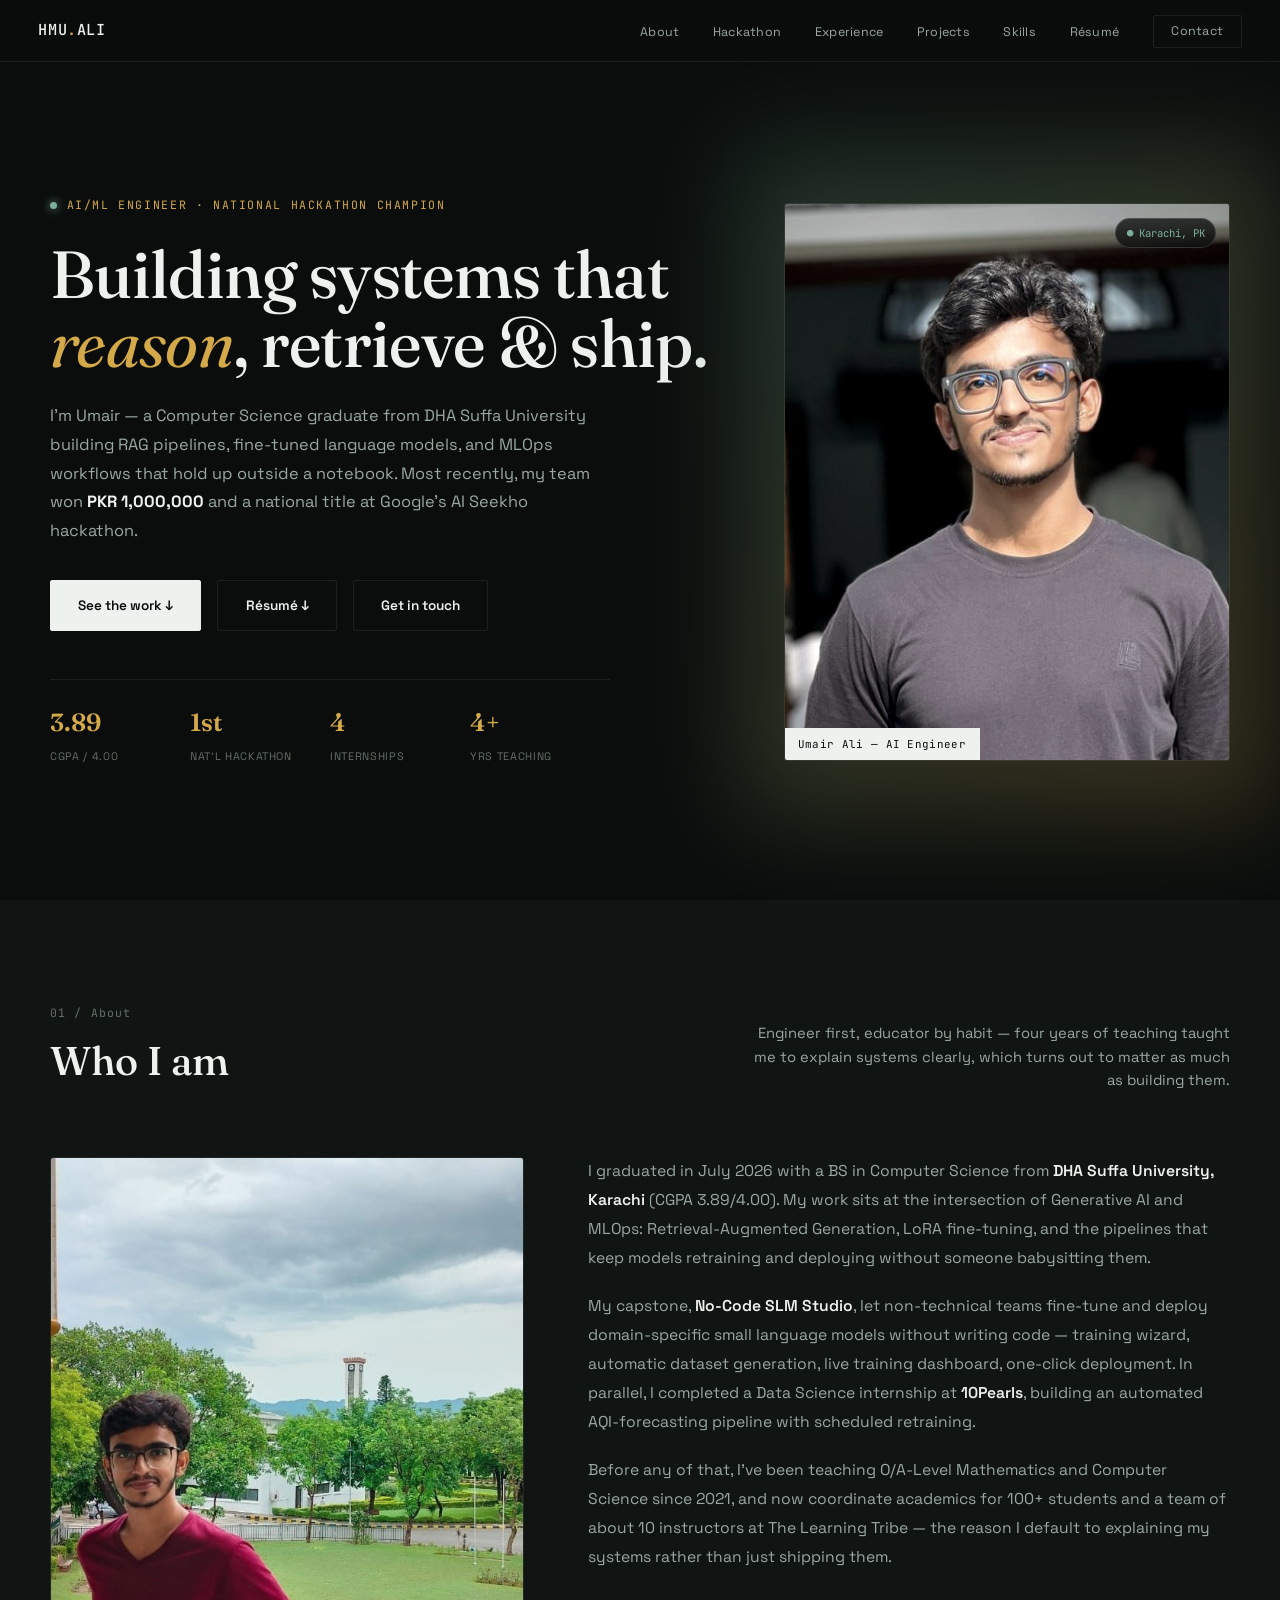
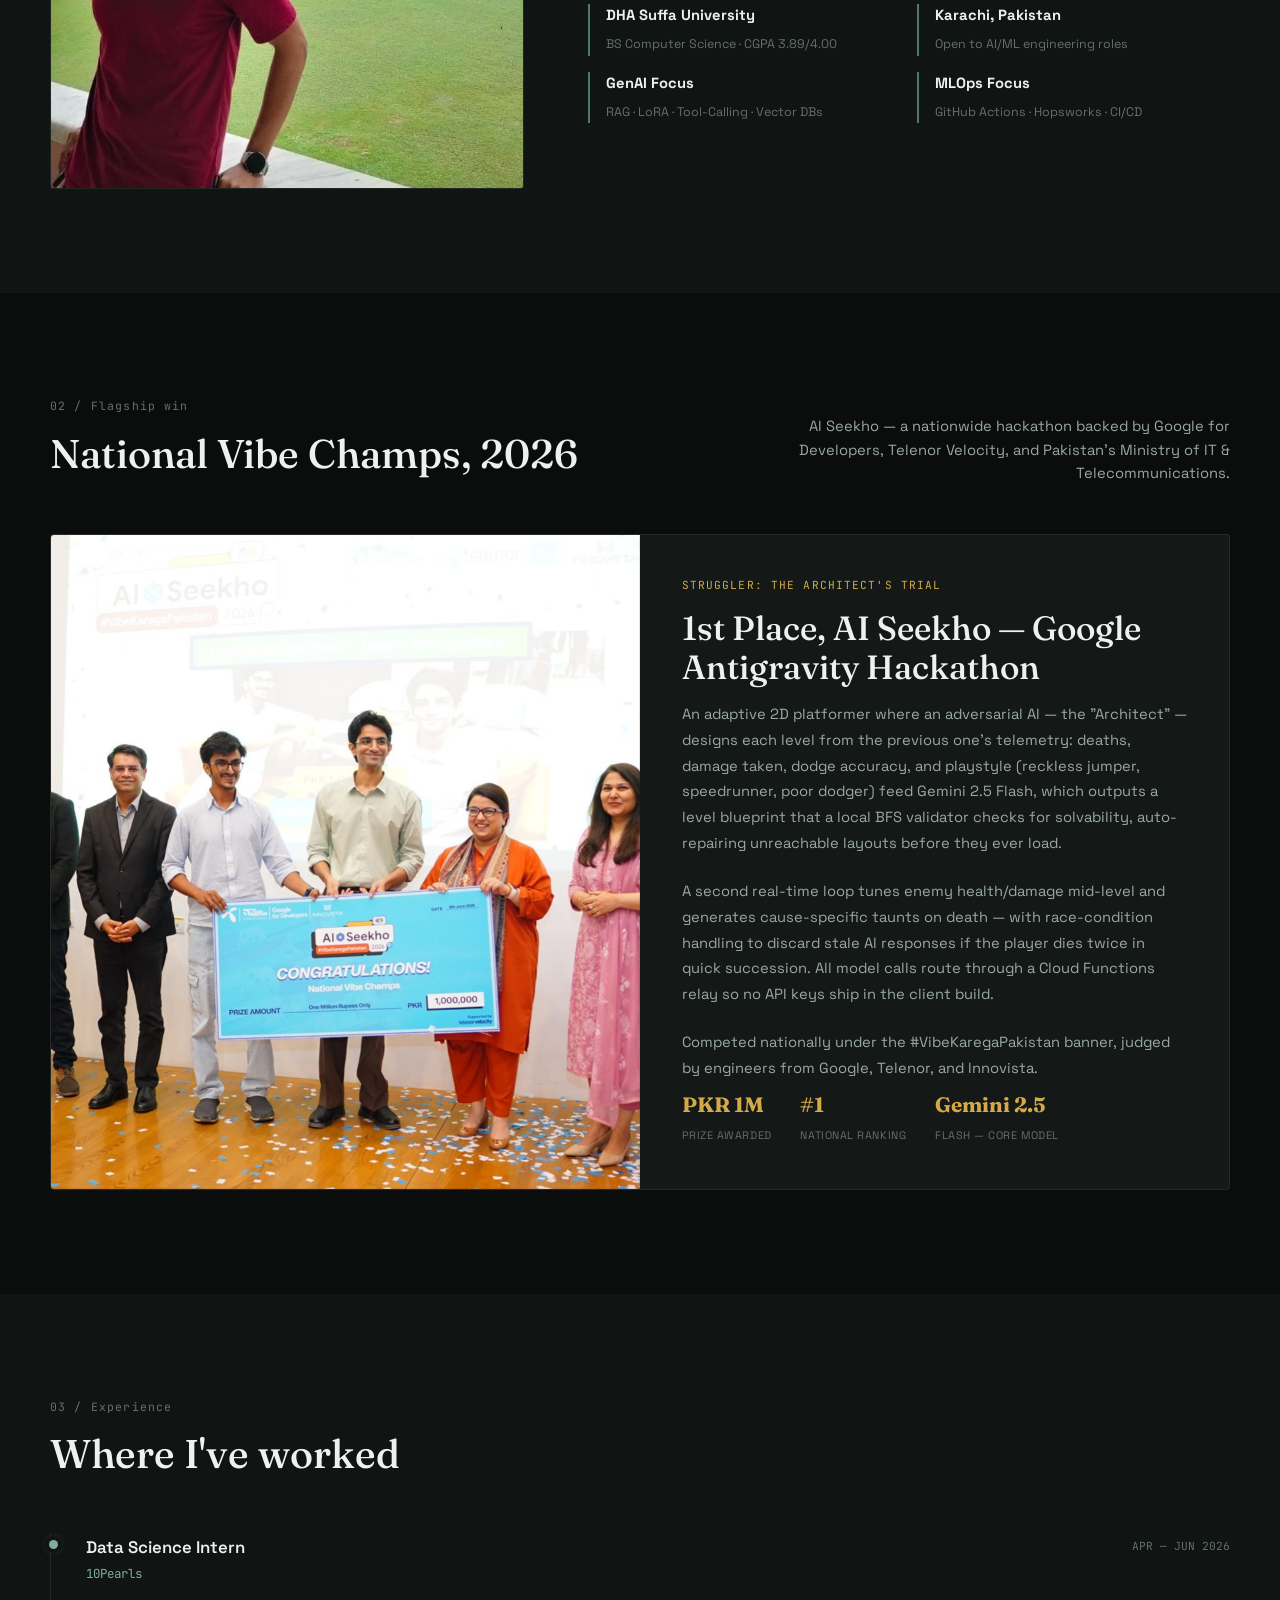
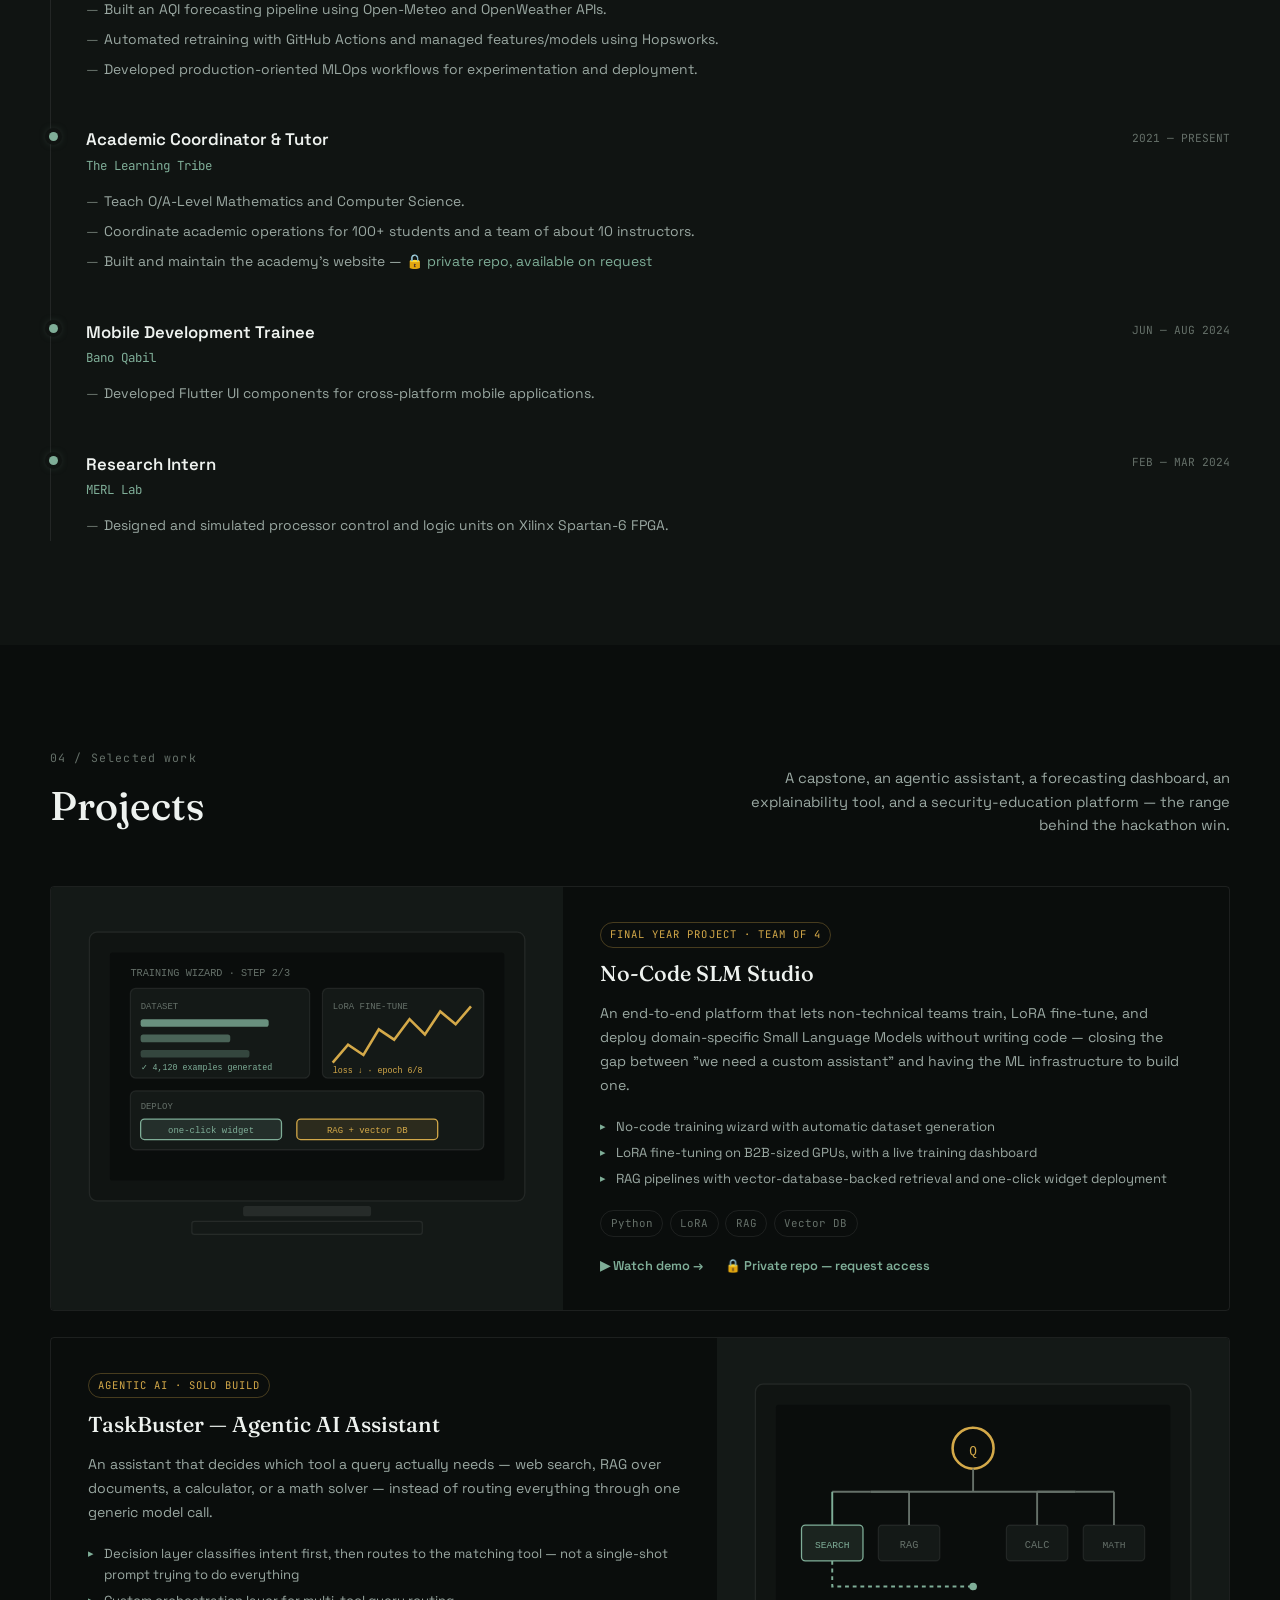
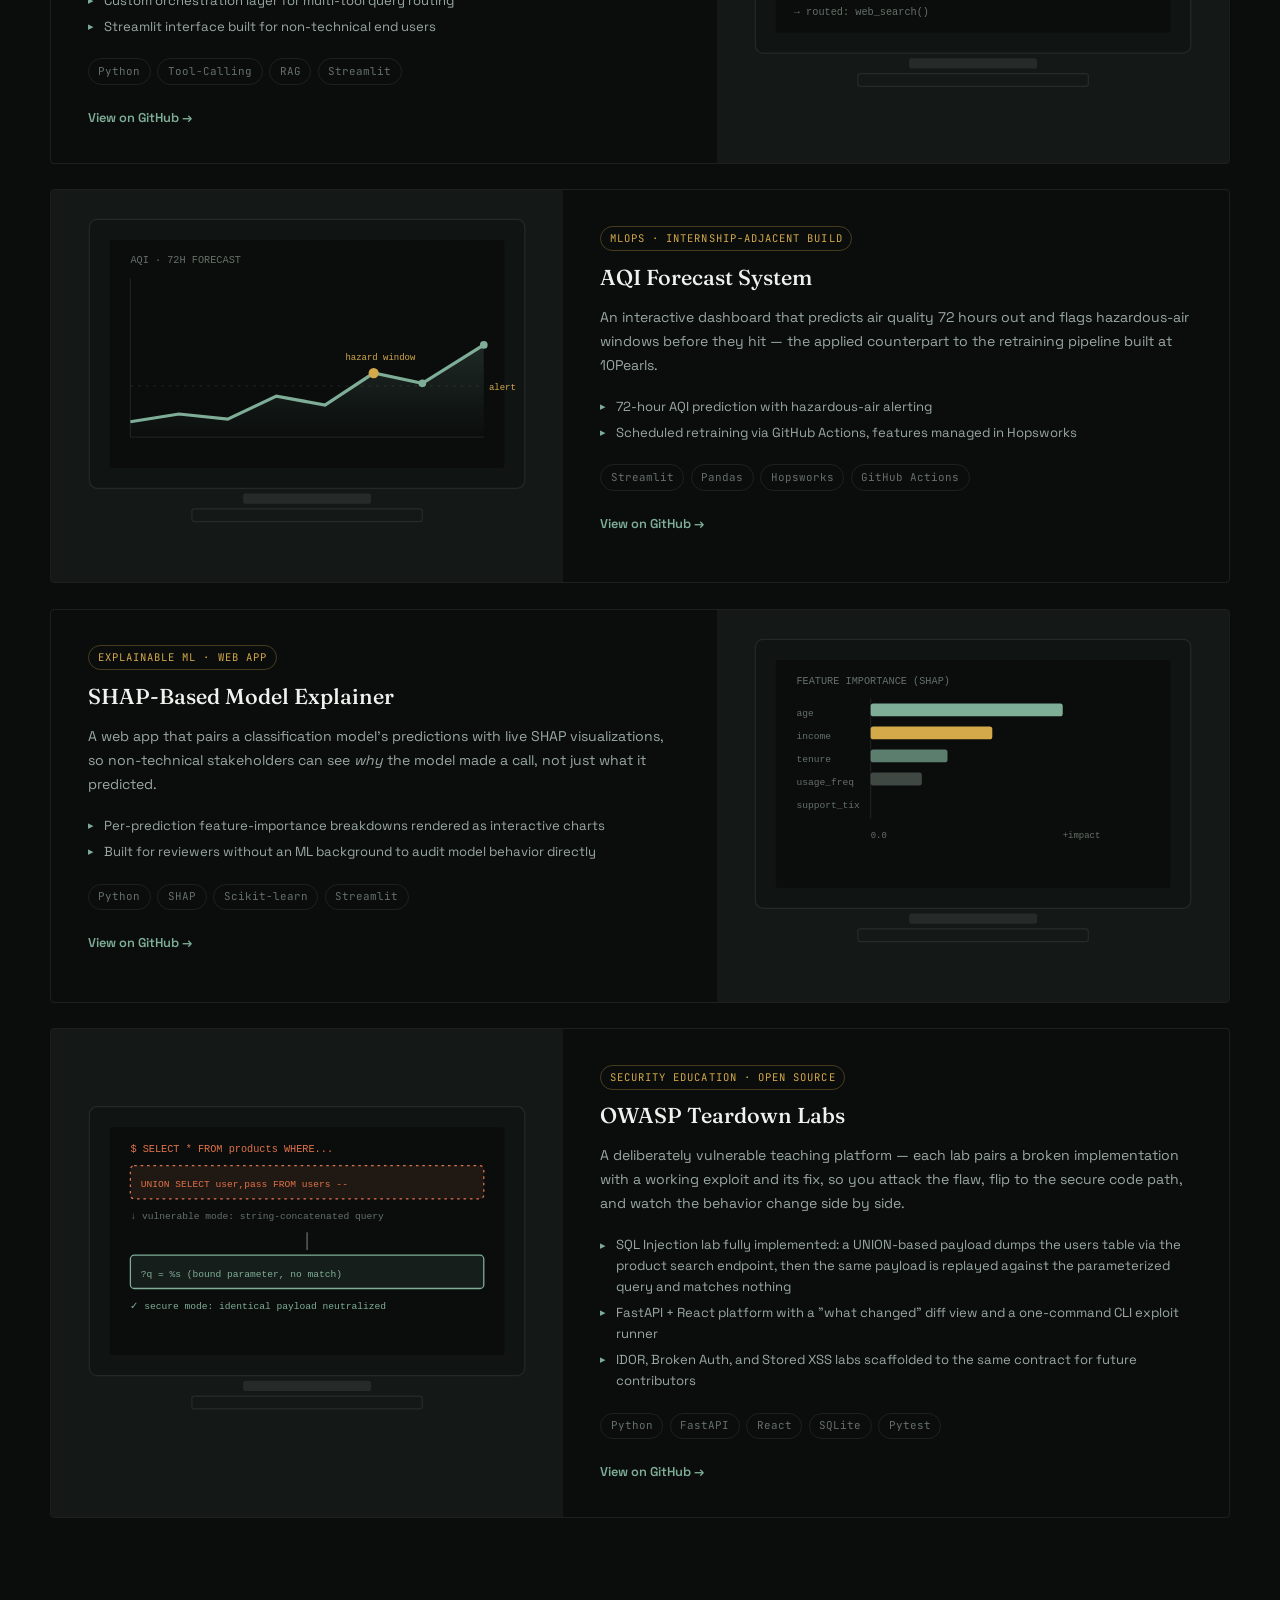
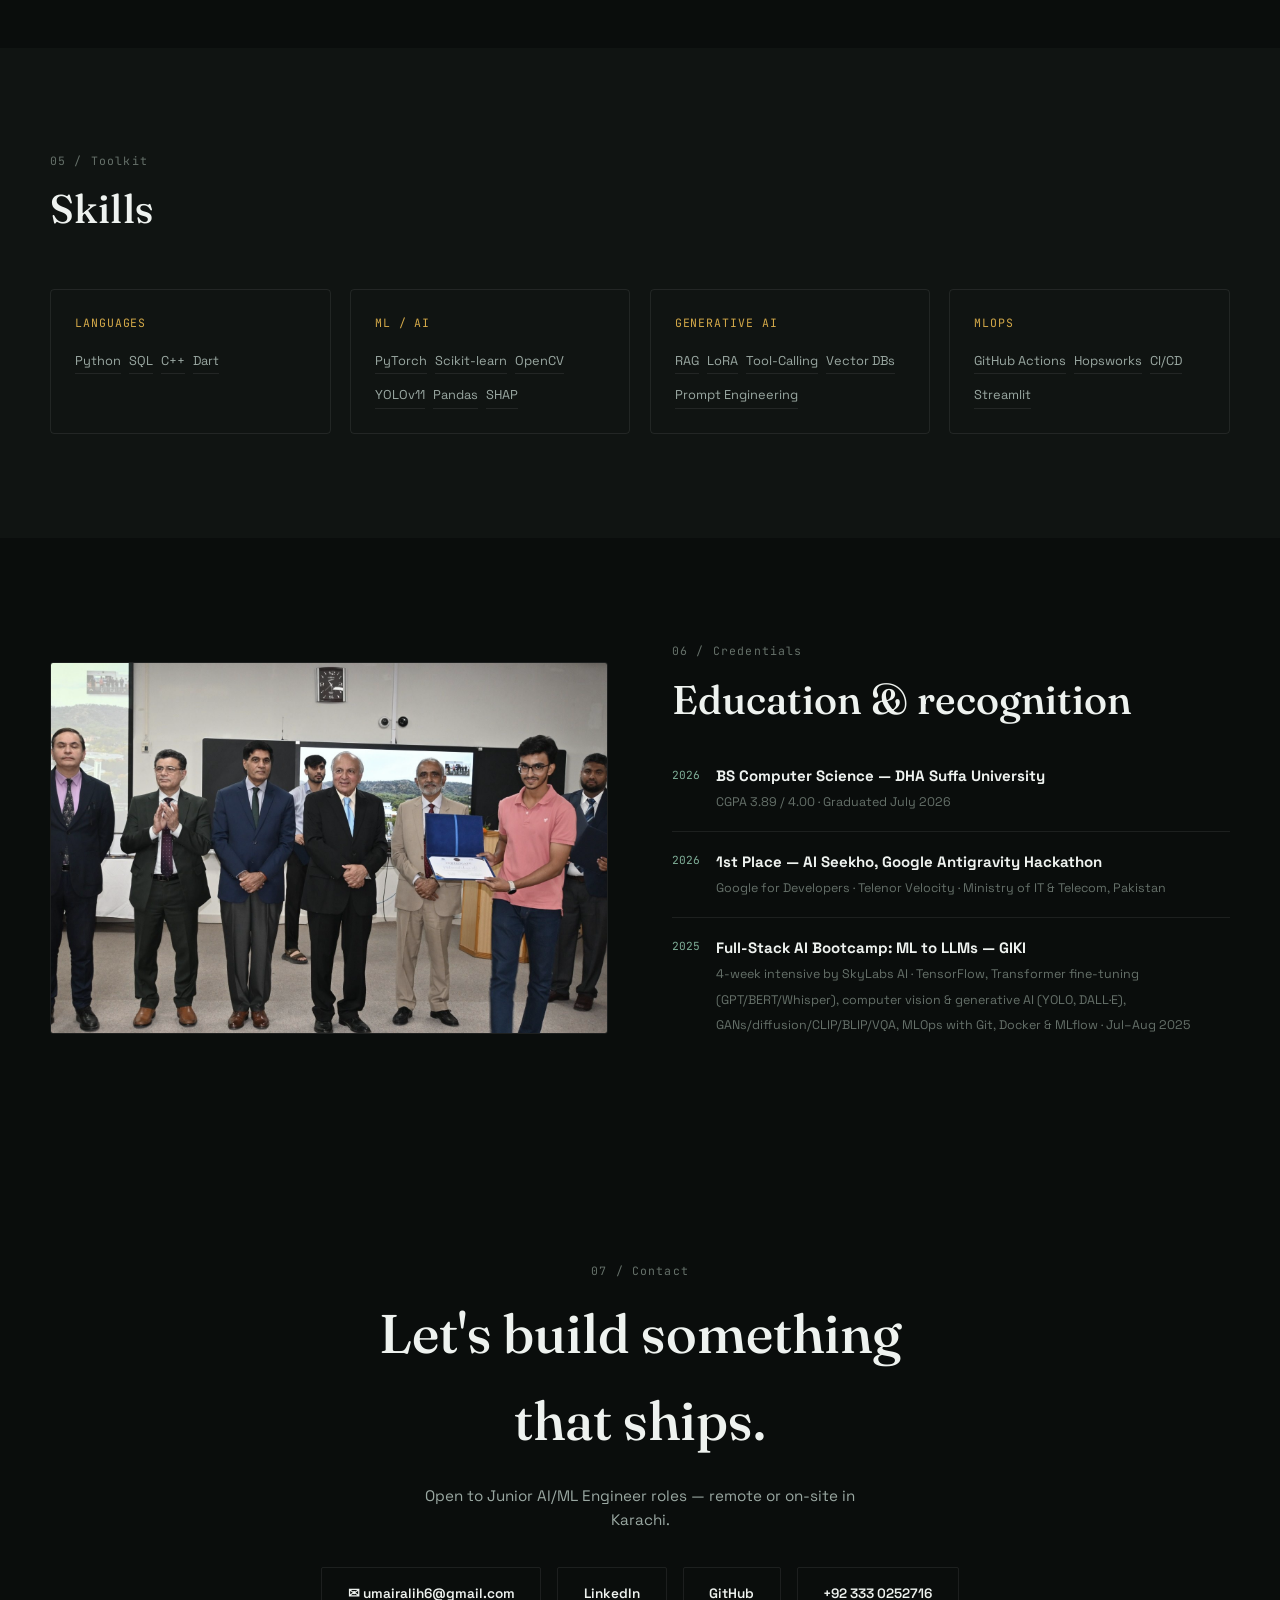
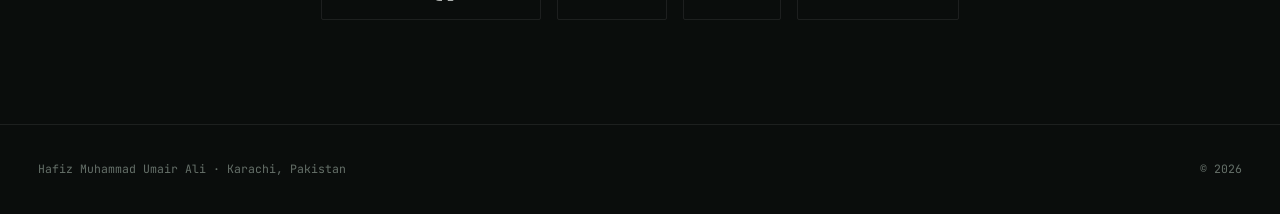
==== index.html @ af9e248f "Initial portfolio" ====
<!DOCTYPE html>
<html lang="en">
<head>
<meta charset="UTF-8">
<meta name="viewport" content="width=device-width, initial-scale=1.0">
<title>Hafiz Muhammad Umair Ali — AI/ML Engineer</title>
<meta name="description" content="AI/ML Engineer — RAG, LoRA fine-tuning, MLOps. National hackathon champion (AI Seekho, Google/Telenor/MoITT). BS Computer Science, DHA Suffa University.">
<link rel="icon" type="image/svg+xml" href="assets/favicon.svg">
<link rel="icon" type="image/png" href="assets/favicon.png">
<link rel="apple-touch-icon" href="assets/favicon.png">
<meta property="og:type" content="website">
<meta property="og:title" content="Hafiz Muhammad Umair Ali — AI/ML Engineer">
<meta property="og:description" content="AI/ML Engineer — RAG, LoRA fine-tuning, MLOps. National hackathon champion (AI Seekho, Google/Telenor/MoITT).">
<meta property="og:image" content="https://uh-ali.github.io/assets/umair-portrait.jpg">
<meta name="twitter:card" content="summary_large_image">
<meta name="twitter:title" content="Hafiz Muhammad Umair Ali — AI/ML Engineer">
<meta name="twitter:description" content="AI/ML Engineer — RAG, LoRA fine-tuning, MLOps. National hackathon champion.">
<meta name="twitter:image" content="https://uh-ali.github.io/assets/umair-portrait.jpg">
<link rel="preconnect" href="https://fonts.googleapis.com">
<link href="https://fonts.googleapis.com/css2?family=Fraunces:opsz,wght@9..144,400;9..144,500;9..144,600;9..144,700&family=Space+Grotesk:wght@400;500;600;700&family=JetBrains+Mono:wght@400;500&display=swap" rel="stylesheet">
<style>
:root{
  --bg:#0a0d0c; --surf:#101412; --surf2:#141917;
  --card:rgba(255,255,255,.04); --border:rgba(255,255,255,.08);
  --ink:#eef2ef; --ink-dim:#9aa8a2; --ink-mute:#657069;
  --accent:#d4a949; --accent-dim:#8a713a;
  --sig:#4f7a68; --sig-l:#7fae98;
  --mono:'JetBrains Mono',monospace;
}
*,*::before,*::after{box-sizing:border-box;margin:0;padding:0}
html{scroll-behavior:smooth}
body{background:var(--bg);color:var(--ink);font-family:'Space Grotesk',sans-serif;line-height:1.6;overflow-x:hidden}
::selection{background:var(--sig);color:#fff}
::-webkit-scrollbar{width:5px}::-webkit-scrollbar-track{background:var(--bg)}::-webkit-scrollbar-thumb{background:var(--accent-dim);border-radius:99px}
img{display:block;max-width:100%}
a{color:inherit;text-decoration:none}
.serif{font-family:'Fraunces',serif}
.mono{font-family:var(--mono)}

/* ---------- NAV ---------- */
nav{position:fixed;top:0;left:0;right:0;z-index:300;display:flex;align-items:center;justify-content:space-between;padding:1.1rem 2.4rem;background:rgba(10,13,12,.82);backdrop-filter:blur(16px);border-bottom:1px solid var(--border)}
.logo{font-family:var(--mono);font-weight:500;font-size:.95rem;letter-spacing:.04em;color:var(--ink)}
.logo span{color:var(--accent)}
.nav-links{display:flex;gap:2.1rem;list-style:none}
.nav-links a{font-size:.78rem;color:var(--ink-dim);letter-spacing:.02em;transition:color .2s;position:relative}
.nav-links a:hover{color:var(--ink)}
.nav-cta{border:1px solid var(--border);padding:.45rem 1.1rem;border-radius:2px;font-size:.75rem;transition:all .25s}
.nav-cta:hover{border-color:var(--accent);color:var(--accent)}
.burger{display:none;background:none;border:none;color:var(--ink);font-size:1.4rem;cursor:pointer}
@media(max-width:840px){.nav-links{display:none}.burger{display:block}}

/* ---------- HERO ---------- */
#hero{min-height:100vh;display:flex;align-items:center;padding:8rem 2.4rem 4rem;position:relative}
.hero-wrap{max-width:1180px;margin:0 auto;width:100%;display:grid;grid-template-columns:1.35fr .9fr;gap:4rem;align-items:center}
.eyebrow{font-family:var(--mono);font-size:.72rem;letter-spacing:.14em;text-transform:uppercase;color:var(--accent);display:flex;align-items:center;gap:.6rem;margin-bottom:1.6rem}
.eyebrow::before{content:'';width:7px;height:7px;background:var(--sig-l);border-radius:50%;box-shadow:0 0 10px var(--sig-l)}
.hero-title{font-family:'Fraunces',serif;font-weight:500;font-size:clamp(2.4rem,5.2vw,4.3rem);line-height:1.04;letter-spacing:-.01em;margin-bottom:1.5rem}
.hero-title em{font-style:italic;color:var(--accent);font-weight:400}
.hero-desc{font-size:1.02rem;color:var(--ink-dim);max-width:540px;margin-bottom:2.2rem;line-height:1.75}
.hero-btns{display:flex;gap:1rem;flex-wrap:wrap;margin-bottom:3rem}
.btn-p{background:var(--ink);color:var(--bg);padding:.85rem 1.7rem;font-size:.85rem;font-weight:600;border-radius:2px;display:inline-flex;align-items:center;gap:.5rem;transition:all .25s;border:1px solid var(--ink)}
.btn-p:hover{background:transparent;color:var(--ink)}
.btn-o{border:1px solid var(--border);padding:.85rem 1.7rem;font-size:.85rem;font-weight:600;border-radius:2px;transition:all .25s}
.btn-o:hover{border-color:var(--accent);color:var(--accent)}
.hero-stats{display:grid;grid-template-columns:repeat(4,1fr);border-top:1px solid var(--border);padding-top:1.4rem;max-width:560px}
.stat b{font-family:'Fraunces',serif;font-size:1.55rem;font-weight:600;display:block;color:var(--accent)}
.stat span{font-size:.68rem;color:var(--ink-mute);text-transform:uppercase;letter-spacing:.06em}

.hero-photo{position:relative;perspective:1000px}
.blob{position:absolute;z-index:0;width:120%;height:120%;top:-10%;left:-10%;background:linear-gradient(135deg,var(--sig) 0%,var(--accent-dim) 100%);opacity:.35;filter:blur(50px);animation:morph 9s ease-in-out infinite,rotate 22s linear infinite;pointer-events:none}
@keyframes morph{
  0%,100%{border-radius:42% 58% 65% 35% / 45% 40% 60% 55%}
  25%{border-radius:58% 42% 35% 65% / 62% 55% 45% 38%}
  50%{border-radius:50% 50% 38% 62% / 35% 62% 38% 65%}
  75%{border-radius:38% 62% 55% 45% / 58% 42% 58% 42%}
}
@keyframes rotate{from{transform:rotate(0deg)}to{transform:rotate(360deg)}}
.photo-frame{aspect-ratio:4/5;border-radius:3px;overflow:hidden;border:1px solid var(--border);position:relative;z-index:1}
.tilt{transform-style:preserve-3d;transition:transform .1s ease-out;will-change:transform}
.tilt img{transition:transform .1s ease-out}
.tilt::after{content:'';position:absolute;inset:0;background:linear-gradient(115deg,rgba(255,255,255,var(--glare,0)) 0%,transparent 55%);pointer-events:none;transition:background .1s ease-out;z-index:2}
.photo-frame img{width:100%;height:100%;object-fit:cover;filter:grayscale(.25) contrast(1.05)}
.photo-tag{position:absolute;bottom:-1px;left:-1px;background:var(--ink);color:var(--bg);font-family:var(--mono);font-size:.68rem;padding:.5rem .85rem;letter-spacing:.03em}
.photo-tag2{position:absolute;top:14px;right:14px;background:rgba(10,13,12,.75);backdrop-filter:blur(6px);border:1px solid rgba(255,255,255,.15);color:var(--sig-l);font-family:var(--mono);font-size:.66rem;padding:.35rem .65rem;border-radius:20px}
@media(max-width:840px){.hero-wrap{grid-template-columns:1fr}.hero-photo{max-width:300px;margin:0 auto}.hero-stats{grid-template-columns:repeat(2,1fr);row-gap:1.2rem}}

/* ---------- SECTION SHELL ---------- */
section{padding:6.5rem 2.4rem}
.wrap{max-width:1180px;margin:0 auto}
.sec-head{display:flex;justify-content:space-between;align-items:flex-end;margin-bottom:3rem;flex-wrap:wrap;gap:1rem}
.sec-num{font-family:var(--mono);font-size:.72rem;color:var(--ink-mute);letter-spacing:.1em}
.sec-title{font-family:'Fraunces',serif;font-size:clamp(1.7rem,3.4vw,2.5rem);font-weight:500;margin-top:.4rem}
.sec-sub{color:var(--ink-dim);max-width:480px;font-size:.92rem;text-align:right}
@media(max-width:700px){.sec-sub{text-align:left}}
.alt{background:var(--surf)}

/* ---------- ABOUT ---------- */
#about .wrap{display:grid;grid-template-columns:.85fr 1.15fr;grid-template-rows:auto 1fr;gap:1rem 4rem;align-items:start}
#about .sec-head{grid-column:1/-1}
#about .about-photo{grid-column:1;grid-row:2}
#about .about-body{grid-column:2;grid-row:2}
.about-photo{aspect-ratio:3/4;border-radius:3px;overflow:hidden;border:1px solid var(--border);position:relative}
.about-photo img{width:100%;height:100%;object-fit:cover;filter:grayscale(.15)}
.about-body p{color:var(--ink-dim);font-size:.98rem;line-height:1.85;margin-bottom:1.2rem}
.about-body strong{color:var(--ink);font-weight:600}
.fact-row{display:grid;grid-template-columns:repeat(2,1fr);gap:1rem;margin-top:2rem}
.fact{border-left:2px solid var(--sig);padding-left:1rem}
.fact b{display:block;font-size:.92rem;margin-bottom:.15rem}
.fact span{font-size:.78rem;color:var(--ink-mute)}
@media(max-width:780px){#about .wrap{grid-template-columns:1fr}.about-photo{max-width:280px}}

/* ---------- FLAGSHIP / HACKATHON ---------- */
#flagship{position:relative}
.flag-card{border:1px solid var(--border);border-radius:4px;overflow:hidden;display:grid;grid-template-columns:1fr 1fr;background:var(--surf2)}
.flag-photo{position:relative;min-height:340px}
.flag-photo img{width:100%;height:100%;object-fit:cover;position:absolute;inset:0}
.flag-body{padding:2.6rem;display:flex;flex-direction:column;justify-content:center}
.flag-eyebrow{font-family:var(--mono);font-size:.7rem;color:var(--accent);letter-spacing:.1em;text-transform:uppercase;margin-bottom:.9rem}
.flag-title{font-family:'Fraunces',serif;font-size:clamp(1.5rem,2.8vw,2.1rem);font-weight:500;margin-bottom:1rem;line-height:1.15}
.flag-body p{color:var(--ink-dim);font-size:.92rem;line-height:1.75;margin-bottom:1.4rem}
.flag-metrics{display:flex;gap:1.8rem;flex-wrap:wrap;margin-top:.4rem}
.flag-metrics div b{font-family:'Fraunces',serif;color:var(--accent);font-size:1.3rem;display:block}
.flag-metrics div span{font-size:.68rem;color:var(--ink-mute);text-transform:uppercase;letter-spacing:.05em}
@media(max-width:780px){.flag-card{grid-template-columns:1fr}.flag-photo{min-height:260px}}

/* ---------- EXPERIENCE ---------- */
.tl{border-left:1px solid var(--border);padding-left:2.2rem}
.trow{position:relative;padding-bottom:2.6rem}
.trow:last-child{padding-bottom:0}
.trow::before{content:'';position:absolute;left:-2.31rem;top:.35rem;width:9px;height:9px;background:var(--sig-l);border-radius:50%;box-shadow:0 0 0 4px var(--surf),0 0 10px rgba(127,174,152,.6)}
.trow-head{display:flex;justify-content:space-between;flex-wrap:wrap;gap:.5rem;margin-bottom:.55rem}
.trole{font-size:1.05rem;font-weight:600}
.tco{font-family:var(--mono);font-size:.78rem;color:var(--sig-l);margin-top:.15rem}
.tdate{font-family:var(--mono);font-size:.7rem;color:var(--ink-mute);white-space:nowrap;align-self:flex-start;padding-top:.2rem}
.tbul{list-style:none;margin-top:.7rem}
.tbul li{font-size:.87rem;color:var(--ink-dim);padding:.2rem 0 .2rem 1.1rem;position:relative;line-height:1.7}
.tbul li::before{content:'—';position:absolute;left:0;color:var(--ink-mute)}

/* ---------- PROJECTS ---------- */
.pcard{border:1px solid var(--border);border-radius:4px;overflow:hidden;margin-bottom:1.6rem;display:grid;grid-template-columns:1fr 1.3fr;transition:border-color .3s}
.pcard:hover{border-color:var(--accent-dim)}
.pcard.reverse{grid-template-columns:1.3fr 1fr}
.pcard.reverse .p-photo{order:2}
.p-photo{position:relative;min-height:220px;background:var(--surf2)}
.p-photo img{width:100%;height:100%;object-fit:cover;position:absolute;inset:0}
.p-photo-empty{width:100%;height:100%;display:flex;align-items:center;justify-content:center;font-family:var(--mono);font-size:.7rem;color:var(--ink-mute);letter-spacing:.06em;position:absolute;inset:0;background:linear-gradient(135deg,rgba(79,122,104,.12),transparent)}
.p-body{padding:2.1rem 2.3rem}
.p-tag{font-family:var(--mono);font-size:.66rem;color:var(--accent);text-transform:uppercase;letter-spacing:.1em;margin-bottom:.6rem;display:inline-block;border:1px solid rgba(212,169,73,.3);padding:.2rem .55rem;border-radius:20px}
.p-title{font-family:'Fraunces',serif;font-size:1.35rem;font-weight:500;margin-bottom:.65rem}
.p-desc{color:var(--ink-dim);font-size:.88rem;line-height:1.7;margin-bottom:1rem}
.p-list{list-style:none;margin-bottom:1.2rem}
.p-list li{font-size:.82rem;color:var(--ink-dim);padding:.15rem 0 .15rem 1rem;position:relative}
.p-list li::before{content:'▸';position:absolute;left:0;color:var(--sig-l);font-size:.7rem;top:.28rem}
.p-stack{display:flex;flex-wrap:wrap;gap:.4rem;margin-bottom:1.2rem}
.p-stack span{font-family:var(--mono);font-size:.68rem;color:var(--ink-mute);border:1px solid var(--border);padding:.22rem .6rem;border-radius:20px}
.p-link{font-size:.8rem;font-weight:600;color:var(--sig-l);display:inline-flex;align-items:center;gap:.4rem}
.p-link:hover{color:var(--accent)}
@media(max-width:780px){.pcard,.pcard.reverse{grid-template-columns:1fr}.pcard.reverse .p-photo{order:0}.p-photo{min-height:200px}}

/* ---------- SKILLS ---------- */
.skills-grid{display:grid;grid-template-columns:repeat(auto-fit,minmax(230px,1fr));gap:1.2rem}
.skcat{border:1px solid var(--border);border-radius:4px;padding:1.5rem;transition:border-color .3s}
.skcat:hover{border-color:var(--accent-dim)}
.skcat-title{font-family:var(--mono);font-size:.72rem;color:var(--accent);text-transform:uppercase;letter-spacing:.08em;margin-bottom:1rem}
.sktags{display:flex;flex-wrap:wrap;gap:.5rem}
.sktags span{font-size:.8rem;color:var(--ink-dim);border-bottom:1px solid var(--border);padding:.15rem 0}

/* ---------- CREDENTIALS ---------- */
#cred .wrap{display:grid;grid-template-columns:1fr 1fr;gap:4rem;align-items:center}
.cred-photo{aspect-ratio:3/2;border-radius:3px;overflow:hidden;border:1px solid var(--border);position:relative}
.cred-photo img{width:100%;height:100%;object-fit:cover;filter:grayscale(.2)}
.cred-list{display:flex;flex-direction:column;gap:1.1rem}
.cred-item{display:flex;gap:1rem;align-items:flex-start;border-bottom:1px solid var(--border);padding-bottom:1.1rem}
.cred-item:last-child{border-bottom:none}
.cred-item b{font-size:.94rem;display:block}
.cred-item span{font-size:.78rem;color:var(--ink-mute)}
.cred-mk{font-family:var(--mono);font-size:.7rem;color:var(--sig-l);flex-shrink:0;padding-top:.15rem}
@media(max-width:780px){#cred .wrap{grid-template-columns:1fr}}

/* ---------- CONTACT ---------- */
#contact{text-align:center}
#contact .sec-title{font-size:clamp(2rem,5vw,3.4rem)}
.contact-links{display:flex;justify-content:center;gap:1rem;flex-wrap:wrap;margin-top:2.2rem}
.clink{border:1px solid var(--border);padding:.9rem 1.6rem;border-radius:2px;font-size:.85rem;font-weight:600;transition:all .25s}
.clink:hover{border-color:var(--accent);color:var(--accent);transform:translateY(-2px)}
footer{padding:2.2rem 2.4rem;border-top:1px solid var(--border);display:flex;justify-content:space-between;flex-wrap:wrap;gap:.6rem;font-family:var(--mono);font-size:.72rem;color:var(--ink-mute)}

.fu{opacity:0;transform:translateY(22px);transition:opacity .6s ease,transform .6s ease}
.fu.vis{opacity:1;transform:translateY(0)}
</style>
</head>
<body>

<nav>
  <a href="#hero" class="logo">HMU<span>.</span>ALI</a>
  <ul class="nav-links">
    <li><a href="#about">About</a></li>
    <li><a href="#flagship">Hackathon</a></li>
    <li><a href="#experience">Experience</a></li>
    <li><a href="#projects">Projects</a></li>
    <li><a href="#skills">Skills</a></li>
    <li><a href="assets/Hafiz_Umair_Ali_Resume.pdf" download>Résumé</a></li>
    <li><a href="#contact" class="nav-cta">Contact</a></li>
  </ul>
  <button class="burger" onclick="document.querySelector('.nav-links').style.display=document.querySelector('.nav-links').style.display==='flex'?'none':'flex'">☰</button>
</nav>

<!-- HERO -->
<section id="hero">
  <div class="hero-wrap">
    <div class="fu vis">
      <div class="eyebrow">AI/ML Engineer · National Hackathon Champion</div>
      <h1 class="hero-title">Building systems that <em>reason</em>, retrieve &amp; ship.</h1>
      <p class="hero-desc">I'm Umair — a Computer Science graduate from DHA Suffa University building RAG pipelines, fine-tuned language models, and MLOps workflows that hold up outside a notebook. Most recently, my team won <strong style="color:var(--ink)">PKR 1,000,000</strong> and a national title at Google's AI Seekho hackathon.</p>
      <div class="hero-btns">
        <a href="#projects" class="btn-p">See the work ↓</a>
        <a href="assets/Hafiz_Umair_Ali_Resume.pdf" class="btn-o" download>Résumé ↓</a>
        <a href="#contact" class="btn-o">Get in touch</a>
      </div>
      <div class="hero-stats">
        <div class="stat"><b>3.89</b><span>CGPA / 4.00</span></div>
        <div class="stat"><b>1st</b><span>Nat'l Hackathon</span></div>
        <div class="stat"><b>4</b><span>Internships</span></div>
        <div class="stat"><b>4+</b><span>Yrs Teaching</span></div>
      </div>
    </div>
    <div class="hero-photo fu vis">
      <div class="blob"></div>
      <div class="photo-frame tilt">
        <img src="assets/umair-portrait.jpg" alt="Umair Ali portrait">
        <div class="photo-tag2">● Karachi, PK</div>
        <div class="photo-tag">Umair Ali — AI Engineer</div>
      </div>
    </div>
  </div>
</section>

<!-- ABOUT -->
<section id="about" class="alt">
  <div class="wrap">
    <div class="sec-head">
      <div><div class="sec-num">01 / About</div><h2 class="sec-title">Who I am</h2></div>
      <p class="sec-sub">Engineer first, educator by habit — four years of teaching taught me to explain systems clearly, which turns out to matter as much as building them.</p>
    </div>
    <div class="about-photo fu tilt">
      <img src="assets/umair-campus.jpg" alt="Umair Ali on campus">
    </div>
    <div class="about-body fu">
      <p>I graduated in July 2026 with a BS in Computer Science from <strong>DHA Suffa University, Karachi</strong> (CGPA 3.89/4.00). My work sits at the intersection of Generative AI and MLOps: Retrieval-Augmented Generation, LoRA fine-tuning, and the pipelines that keep models retraining and deploying without someone babysitting them.</p>
      <p>My capstone, <strong>No-Code SLM Studio</strong>, let non-technical teams fine-tune and deploy domain-specific small language models without writing code — training wizard, automatic dataset generation, live training dashboard, one-click deployment. In parallel, I completed a Data Science internship at <strong>10Pearls</strong>, building an automated AQI-forecasting pipeline with scheduled retraining.</p>
      <p>Before any of that, I've been teaching O/A-Level Mathematics and Computer Science since 2021, and now coordinate academics for 100+ students and a team of about 10 instructors at The Learning Tribe — the reason I default to explaining my systems rather than just shipping them.</p>
      <div class="fact-row">
        <div class="fact"><b>DHA Suffa University</b><span>BS Computer Science · CGPA 3.89/4.00</span></div>
        <div class="fact"><b>Karachi, Pakistan</b><span>Open to AI/ML engineering roles</span></div>
        <div class="fact"><b>GenAI Focus</b><span>RAG · LoRA · Tool-Calling · Vector DBs</span></div>
        <div class="fact"><b>MLOps Focus</b><span>GitHub Actions · Hopsworks · CI/CD</span></div>
      </div>
    </div>
  </div>
</section>

<!-- FLAGSHIP: HACKATHON -->
<section id="flagship">
  <div class="wrap">
    <div class="sec-head">
      <div><div class="sec-num">02 / Flagship win</div><h2 class="sec-title">National Vibe Champs, 2026</h2></div>
      <p class="sec-sub">AI Seekho — a nationwide hackathon backed by Google for Developers, Telenor Velocity, and Pakistan's Ministry of IT &amp; Telecommunications.</p>
    </div>
    <div class="flag-card fu">
      <div class="flag-photo tilt">
        <img src="assets/hackathon-win.jpg" alt="Team receiving PKR 1,000,000 cheque at AI Seekho 2026">
      </div>
      <div class="flag-body">
        <div class="flag-eyebrow">STRUGGLER: The Architect's Trial</div>
        <h3 class="flag-title">1st Place, AI Seekho — Google Antigravity Hackathon</h3>
        <p>An adaptive 2D platformer where an adversarial AI — the "Architect" — designs each level from the previous one's telemetry: deaths, damage taken, dodge accuracy, and playstyle (reckless jumper, speedrunner, poor dodger) feed Gemini 2.5 Flash, which outputs a level blueprint that a local BFS validator checks for solvability, auto-repairing unreachable layouts before they ever load.</p>
        <p>A second real-time loop tunes enemy health/damage mid-level and generates cause-specific taunts on death — with race-condition handling to discard stale AI responses if the player dies twice in quick succession. All model calls route through a Cloud Functions relay so no API keys ship in the client build.</p>
        <p style="margin-bottom:0">Competed nationally under the #VibeKaregaPakistan banner, judged by engineers from Google, Telenor, and Innovista.</p>
        <div class="flag-metrics">
          <div><b>PKR 1M</b><span>Prize awarded</span></div>
          <div><b>#1</b><span>National ranking</span></div>
          <div><b>Gemini 2.5</b><span>Flash — core model</span></div>
        </div>
      </div>
    </div>
  </div>
</section>

<!-- EXPERIENCE -->
<section id="experience" class="alt">
  <div class="wrap">
    <div class="sec-head">
      <div><div class="sec-num">03 / Experience</div><h2 class="sec-title">Where I've worked</h2></div>
    </div>
    <div class="tl">
      <div class="trow fu">
        <div class="trow-head">
          <div><div class="trole">Data Science Intern</div><div class="tco">10Pearls</div></div>
          <div class="tdate">APR — JUN 2026</div>
        </div>
        <ul class="tbul">
          <li>Built an AQI forecasting pipeline using Open-Meteo and OpenWeather APIs.</li>
          <li>Automated retraining with GitHub Actions and managed features/models using Hopsworks.</li>
          <li>Developed production-oriented MLOps workflows for experimentation and deployment.</li>
        </ul>
      </div>
      <div class="trow fu">
        <div class="trow-head">
          <div><div class="trole">Academic Coordinator &amp; Tutor</div><div class="tco">The Learning Tribe</div></div>
          <div class="tdate">2021 — PRESENT</div>
        </div>
        <ul class="tbul">
          <li>Teach O/A-Level Mathematics and Computer Science.</li>
          <li>Coordinate academic operations for 100+ students and a team of about 10 instructors.</li>
          <li>Built and maintain the academy's website — <a href="https://github.com/UH-ALI/learning-tribe" style="color:var(--sig-l)">🔒 private repo, available on request</a></li>
        </ul>
      </div>
      <div class="trow fu">
        <div class="trow-head">
          <div><div class="trole">Mobile Development Trainee</div><div class="tco">Bano Qabil</div></div>
          <div class="tdate">JUN — AUG 2024</div>
        </div>
        <ul class="tbul">
          <li>Developed Flutter UI components for cross-platform mobile applications.</li>
        </ul>
      </div>
      <div class="trow fu">
        <div class="trow-head">
          <div><div class="trole">Research Intern</div><div class="tco">MERL Lab</div></div>
          <div class="tdate">FEB — MAR 2024</div>
        </div>
        <ul class="tbul">
          <li>Designed and simulated processor control and logic units on Xilinx Spartan-6 FPGA.</li>
        </ul>
      </div>
    </div>
  </div>
</section>

<!-- PROJECTS -->
<section id="projects">
  <div class="wrap">
    <div class="sec-head">
      <div><div class="sec-num">04 / Selected work</div><h2 class="sec-title">Projects</h2></div>
      <p class="sec-sub">A capstone, an agentic assistant, a forecasting dashboard, an explainability tool, and a security-education platform — the range behind the hackathon win.</p>
    </div>

    <div class="pcard fu">
      <div class="p-photo tilt">
        <svg viewBox="0 0 400 300" xmlns="http://www.w3.org/2000/svg" style="width:100%;height:100%">
          <rect x="30" y="20" width="340" height="210" rx="6" fill="var(--surf)" stroke="var(--border)"/>
          <rect x="46" y="36" width="308" height="178" rx="2" fill="var(--bg)"/>
          <rect x="150" y="234" width="100" height="8" rx="2" fill="var(--border)"/>
          <rect x="110" y="246" width="180" height="10" rx="2" fill="var(--surf2)" stroke="var(--border)"/>
          <text x="62" y="54" font-family="monospace" font-size="8" fill="var(--ink-mute)">TRAINING WIZARD · STEP 2/3</text>
          <rect x="62" y="64" width="140" height="70" rx="4" fill="var(--surf2)" stroke="var(--border)"/>
          <text x="70" y="80" font-family="monospace" font-size="7" fill="var(--ink-mute)">DATASET</text>
          <rect x="70" y="88" width="100" height="6" rx="2" fill="var(--sig-l)" opacity=".8"/>
          <rect x="70" y="100" width="70" height="6" rx="2" fill="var(--sig-l)" opacity=".5"/>
          <rect x="70" y="112" width="85" height="6" rx="2" fill="var(--sig-l)" opacity=".3"/>
          <text x="70" y="128" font-family="monospace" font-size="6.5" fill="var(--sig-l)">✓ 4,120 examples generated</text>
          <rect x="212" y="64" width="126" height="70" rx="4" fill="var(--surf2)" stroke="var(--border)"/>
          <text x="220" y="80" font-family="monospace" font-size="7" fill="var(--ink-mute)">LoRA FINE-TUNE</text>
          <path d="M220 122 L232 108 L244 116 L256 96 L268 104 L280 88 L292 100 L304 82 L316 92 L328 78" fill="none" stroke="var(--accent)" stroke-width="2"/>
          <text x="220" y="130" font-family="monospace" font-size="6.5" fill="var(--accent)">loss ↓ · epoch 6/8</text>
          <rect x="62" y="144" width="276" height="46" rx="4" fill="var(--surf2)" stroke="var(--border)"/>
          <text x="70" y="158" font-family="monospace" font-size="7" fill="var(--ink-mute)">DEPLOY</text>
          <rect x="70" y="166" width="110" height="16" rx="3" fill="rgba(127,174,152,.15)" stroke="var(--sig-l)"/>
          <text x="125" y="177" text-anchor="middle" font-family="monospace" font-size="7" fill="var(--sig-l)">one-click widget</text>
          <rect x="192" y="166" width="110" height="16" rx="3" fill="rgba(212,169,73,.12)" stroke="var(--accent)"/>
          <text x="247" y="177" text-anchor="middle" font-family="monospace" font-size="7" fill="var(--accent)">RAG + vector DB</text>
        </svg>
      </div>
      <div class="p-body">
        <span class="p-tag">Final Year Project · Team of 4</span>
        <h3 class="p-title">No-Code SLM Studio</h3>
        <p class="p-desc">An end-to-end platform that lets non-technical teams train, LoRA fine-tune, and deploy domain-specific Small Language Models without writing code — closing the gap between "we need a custom assistant" and having the ML infrastructure to build one.</p>
        <ul class="p-list">
          <li>No-code training wizard with automatic dataset generation</li>
          <li>LoRA fine-tuning on B2B-sized GPUs, with a live training dashboard</li>
          <li>RAG pipelines with vector-database-backed retrieval and one-click widget deployment</li>
        </ul>
        <div class="p-stack"><span>Python</span><span>LoRA</span><span>RAG</span><span>Vector DB</span></div>
        <div style="display:flex;gap:1.4rem;flex-wrap:wrap">
          <a href="https://youtu.be/X7gBo-rPkks" class="p-link">▶ Watch demo →</a>
          <a href="https://github.com/UH-ALI/SLM-STUDIO" class="p-link">🔒 Private repo — request access</a>
        </div>
      </div>
    </div>

    <div class="pcard reverse fu">
      <div class="p-photo tilt">
        <svg viewBox="0 0 400 300" xmlns="http://www.w3.org/2000/svg" style="width:100%;height:100%">
          <rect x="30" y="20" width="340" height="210" rx="6" fill="var(--surf)" stroke="var(--border)"/>
          <rect x="46" y="36" width="308" height="178" rx="2" fill="var(--bg)"/>
          <rect x="150" y="234" width="100" height="8" rx="2" fill="var(--border)"/>
          <rect x="110" y="246" width="180" height="10" rx="2" fill="var(--surf2)" stroke="var(--border)"/>
          <circle cx="200" cy="70" r="16" fill="none" stroke="var(--accent)" stroke-width="2"/>
          <text x="200" y="75" text-anchor="middle" font-family="monospace" font-size="10" fill="var(--accent)">Q</text>
          <line x1="200" y1="86" x2="200" y2="104" stroke="var(--ink-mute)" stroke-width="1.5"/>
          <path d="M200 104 L120 104 M200 104 L200 104 M200 104 L280 104" stroke="var(--ink-mute)" stroke-width="1.5" fill="none"/>
          <line x1="120" y1="104" x2="90" y2="104" stroke="var(--ink-mute)" stroke-width="1.5"/>
          <line x1="120" y1="104" x2="150" y2="104" stroke="var(--ink-mute)" stroke-width="1.5"/>
          <line x1="280" y1="104" x2="250" y2="104" stroke="var(--ink-mute)" stroke-width="1.5"/>
          <line x1="280" y1="104" x2="310" y2="104" stroke="var(--ink-mute)" stroke-width="1.5"/>
          <line x1="90" y1="104" x2="90" y2="130" stroke="var(--sig-l)" stroke-width="1.5"/>
          <line x1="150" y1="104" x2="150" y2="130" stroke="var(--ink-mute)" stroke-width="1.5"/>
          <line x1="250" y1="104" x2="250" y2="130" stroke="var(--ink-mute)" stroke-width="1.5"/>
          <line x1="310" y1="104" x2="310" y2="130" stroke="var(--ink-mute)" stroke-width="1.5"/>
          <rect x="66" y="130" width="48" height="28" rx="3" fill="rgba(127,174,152,.14)" stroke="var(--sig-l)"/>
          <text x="90" y="148" text-anchor="middle" font-family="monospace" font-size="7.5" fill="var(--sig-l)">SEARCH</text>
          <rect x="126" y="130" width="48" height="28" rx="3" fill="var(--surf2)" stroke="var(--border)"/>
          <text x="150" y="148" text-anchor="middle" font-family="monospace" font-size="8" fill="var(--ink-mute)">RAG</text>
          <rect x="226" y="130" width="48" height="28" rx="3" fill="var(--surf2)" stroke="var(--border)"/>
          <text x="250" y="148" text-anchor="middle" font-family="monospace" font-size="8" fill="var(--ink-mute)">CALC</text>
          <rect x="286" y="130" width="48" height="28" rx="3" fill="var(--surf2)" stroke="var(--border)"/>
          <text x="310" y="148" text-anchor="middle" font-family="monospace" font-size="7.5" fill="var(--ink-mute)">MATH</text>
          <path d="M90 158 L90 178 L200 178" stroke="var(--sig-l)" stroke-width="1.5" fill="none" stroke-dasharray="3 3"/>
          <circle cx="200" cy="178" r="3" fill="var(--sig-l)"/>
          <text x="60" y="200" font-family="monospace" font-size="8" fill="var(--ink-mute)">→ routed: web_search()</text>
        </svg>
      </div>
      <div class="p-body">
        <span class="p-tag">Agentic AI · Solo build</span>
        <h3 class="p-title">TaskBuster — Agentic AI Assistant</h3>
        <p class="p-desc">An assistant that decides which tool a query actually needs — web search, RAG over documents, a calculator, or a math solver — instead of routing everything through one generic model call.</p>
        <ul class="p-list">
          <li>Decision layer classifies intent first, then routes to the matching tool — not a single-shot prompt trying to do everything</li>
          <li>Custom orchestration layer for multi-tool query routing</li>
          <li>Streamlit interface built for non-technical end users</li>
        </ul>
        <div class="p-stack"><span>Python</span><span>Tool-Calling</span><span>RAG</span><span>Streamlit</span></div>
        <a href="https://github.com/UH-ALI/TaskBuster-AI-main" class="p-link">View on GitHub →</a>
      </div>
    </div>

    <div class="pcard fu">
      <div class="p-photo tilt">
        <svg viewBox="0 0 400 300" xmlns="http://www.w3.org/2000/svg" style="width:100%;height:100%">
          <rect x="30" y="20" width="340" height="210" rx="6" fill="var(--surf)" stroke="var(--border)"/>
          <rect x="46" y="36" width="308" height="178" rx="2" fill="var(--bg)"/>
          <rect x="150" y="234" width="100" height="8" rx="2" fill="var(--border)"/>
          <rect x="110" y="246" width="180" height="10" rx="2" fill="var(--surf2)" stroke="var(--border)"/>
          <text x="62" y="54" font-family="monospace" font-size="8" fill="var(--ink-mute)">AQI · 72H FORECAST</text>
          <line x1="62" y1="190" x2="62" y2="66" stroke="var(--border)" stroke-width="1"/>
          <line x1="62" y1="190" x2="338" y2="190" stroke="var(--border)" stroke-width="1"/>
          <line x1="62" y1="150" x2="338" y2="150" stroke="var(--border)" stroke-width="1" stroke-dasharray="2 4"/>
          <text x="342" y="153" font-family="monospace" font-size="7" fill="var(--accent)">alert</text>
          <path d="M62 178 L100 172 L138 176 L176 158 L214 165 L252 140 L290 148 L338 118" fill="none" stroke="var(--sig-l)" stroke-width="2.5"/>
          <path d="M62 178 L100 172 L138 176 L176 158 L214 165 L252 140 L290 148 L338 118 L338 190 L62 190 Z" fill="url(#aqiGrad)" opacity=".5"/>
          <defs>
            <linearGradient id="aqiGrad" x1="0" y1="0" x2="0" y2="1">
              <stop offset="0%" stop-color="var(--sig-l)" stop-opacity=".35"/>
              <stop offset="100%" stop-color="var(--sig-l)" stop-opacity="0"/>
            </linearGradient>
          </defs>
          <circle cx="252" cy="140" r="4" fill="var(--accent)"/>
          <circle cx="290" cy="148" r="3" fill="var(--sig-l)"/>
          <circle cx="338" cy="118" r="3" fill="var(--sig-l)"/>
          <text x="230" y="130" font-family="monospace" font-size="7" fill="var(--accent)">hazard window</text>
        </svg>
      </div>
      <div class="p-body">
        <span class="p-tag">MLOps · Internship-adjacent build</span>
        <h3 class="p-title">AQI Forecast System</h3>
        <p class="p-desc">An interactive dashboard that predicts air quality 72 hours out and flags hazardous-air windows before they hit — the applied counterpart to the retraining pipeline built at 10Pearls.</p>
        <ul class="p-list">
          <li>72-hour AQI prediction with hazardous-air alerting</li>
          <li>Scheduled retraining via GitHub Actions, features managed in Hopsworks</li>
        </ul>
        <div class="p-stack"><span>Streamlit</span><span>Pandas</span><span>Hopsworks</span><span>GitHub Actions</span></div>
        <a href="https://github.com/UH-ALI/air-quality-aqi-forecast" class="p-link">View on GitHub →</a>
      </div>
    </div>

    <div class="pcard reverse fu">
      <div class="p-photo tilt">
        <svg viewBox="0 0 400 300" xmlns="http://www.w3.org/2000/svg" style="width:100%;height:100%">
          <rect x="30" y="20" width="340" height="210" rx="6" fill="var(--surf)" stroke="var(--border)"/>
          <rect x="46" y="36" width="308" height="178" rx="2" fill="var(--bg)"/>
          <rect x="150" y="234" width="100" height="8" rx="2" fill="var(--border)"/>
          <rect x="110" y="246" width="180" height="10" rx="2" fill="var(--surf2)" stroke="var(--border)"/>
          <text x="62" y="55" font-family="monospace" font-size="8" fill="var(--ink-mute)">FEATURE IMPORTANCE (SHAP)</text>
          <g font-family="monospace" font-size="7.5" fill="var(--ink-mute)">
            <text x="62" y="80">age</text>
            <text x="62" y="98">income</text>
            <text x="62" y="116">tenure</text>
            <text x="62" y="134">usage_freq</text>
            <text x="62" y="152">support_tix</text>
          </g>
          <rect x="120" y="70" width="150" height="10" rx="2" fill="var(--sig-l)"/>
          <rect x="120" y="88" width="95" height="10" rx="2" fill="var(--accent)"/>
          <rect x="120" y="106" width="60" height="10" rx="2" fill="var(--sig-l)" opacity=".7"/>
          <rect x="120" y="124" width="40" height="10" rx="2" fill="var(--ink-mute)" opacity=".6"/>
          <line x1="120" y1="66" x2="120" y2="160" stroke="var(--border)" stroke-width="1"/>
          <text x="120" y="175" font-family="monospace" font-size="7" fill="var(--ink-mute)">0.0</text>
          <text x="270" y="175" font-family="monospace" font-size="7" fill="var(--ink-mute)">+impact</text>
        </svg>
      </div>
      <div class="p-body">
        <span class="p-tag">Explainable ML · Web app</span>
        <h3 class="p-title">SHAP-Based Model Explainer</h3>
        <p class="p-desc">A web app that pairs a classification model's predictions with live SHAP visualizations, so non-technical stakeholders can see <em>why</em> the model made a call, not just what it predicted.</p>
        <ul class="p-list">
          <li>Per-prediction feature-importance breakdowns rendered as interactive charts</li>
          <li>Built for reviewers without an ML background to audit model behavior directly</li>
        </ul>
        <div class="p-stack"><span>Python</span><span>SHAP</span><span>Scikit-learn</span><span>Streamlit</span></div>
        <a href="https://github.com/UH-ALI" class="p-link">View on GitHub →</a>
      </div>
    </div>

    <div class="pcard fu">
      <div class="p-photo tilt">
        <svg viewBox="0 0 400 300" xmlns="http://www.w3.org/2000/svg" style="width:100%;height:100%">
          <rect x="30" y="20" width="340" height="210" rx="6" fill="var(--surf)" stroke="var(--border)"/>
          <rect x="46" y="36" width="308" height="178" rx="2" fill="var(--bg)"/>
          <rect x="150" y="234" width="100" height="8" rx="2" fill="var(--border)"/>
          <rect x="110" y="246" width="180" height="10" rx="2" fill="var(--surf2)" stroke="var(--border)"/>
          <text x="62" y="55" font-family="monospace" font-size="8" fill="#e0724a">$ SELECT * FROM products WHERE...</text>
          <rect x="62" y="66" width="276" height="26" rx="3" fill="rgba(224,114,74,.1)" stroke="#e0724a" stroke-dasharray="2 3"/>
          <text x="70" y="83" font-family="monospace" font-size="7.5" fill="#e0724a">UNION SELECT user,pass FROM users --</text>
          <text x="62" y="108" font-family="monospace" font-size="7.5" fill="var(--ink-mute)">↓ vulnerable mode: string-concatenated query</text>
          <line x1="200" y1="118" x2="200" y2="132" stroke="var(--ink-mute)" stroke-width="1"/>
          <rect x="62" y="136" width="276" height="26" rx="3" fill="rgba(127,174,152,.1)" stroke="var(--sig-l)"/>
          <text x="70" y="153" font-family="monospace" font-size="7.5" fill="var(--sig-l)">?q = %s  (bound parameter, no match)</text>
          <text x="62" y="178" font-family="monospace" font-size="7.5" fill="var(--sig-l)">✓ secure mode: identical payload neutralized</text>
        </svg>
      </div>
      <div class="p-body">
        <span class="p-tag">Security Education · Open Source</span>
        <h3 class="p-title">OWASP Teardown Labs</h3>
        <p class="p-desc">A deliberately vulnerable teaching platform — each lab pairs a broken implementation with a working exploit and its fix, so you attack the flaw, flip to the secure code path, and watch the behavior change side by side.</p>
        <ul class="p-list">
          <li>SQL Injection lab fully implemented: a UNION-based payload dumps the users table via the product search endpoint, then the same payload is replayed against the parameterized query and matches nothing</li>
          <li>FastAPI + React platform with a "what changed" diff view and a one-command CLI exploit runner</li>
          <li>IDOR, Broken Auth, and Stored XSS labs scaffolded to the same contract for future contributors</li>
        </ul>
        <div class="p-stack"><span>Python</span><span>FastAPI</span><span>React</span><span>SQLite</span><span>Pytest</span></div>
        <a href="https://github.com/UH-ALI" class="p-link">View on GitHub →</a>
      </div>
    </div>
  </div>
</section>

<!-- SKILLS -->
<section id="skills" class="alt">
  <div class="wrap">
    <div class="sec-head">
      <div><div class="sec-num">05 / Toolkit</div><h2 class="sec-title">Skills</h2></div>
    </div>
    <div class="skills-grid">
      <div class="skcat fu"><div class="skcat-title">Languages</div><div class="sktags"><span>Python</span><span>SQL</span><span>C++</span><span>Dart</span></div></div>
      <div class="skcat fu"><div class="skcat-title">ML / AI</div><div class="sktags"><span>PyTorch</span><span>Scikit-learn</span><span>OpenCV</span><span>YOLOv11</span><span>Pandas</span><span>SHAP</span></div></div>
      <div class="skcat fu"><div class="skcat-title">Generative AI</div><div class="sktags"><span>RAG</span><span>LoRA</span><span>Tool-Calling</span><span>Vector DBs</span><span>Prompt Engineering</span></div></div>
      <div class="skcat fu"><div class="skcat-title">MLOps</div><div class="sktags"><span>GitHub Actions</span><span>Hopsworks</span><span>CI/CD</span><span>Streamlit</span></div></div>
    </div>
  </div>
</section>

<!-- CREDENTIALS -->
<section id="cred">
  <div class="wrap">
    <div class="cred-photo fu tilt"><img src="assets/umair-award.jpg" alt="Umair Ali receiving a certificate"></div>
    <div class="fu">
      <div class="sec-num" style="margin-bottom:.5rem">06 / Credentials</div>
      <h2 class="sec-title" style="margin-bottom:2rem">Education &amp; recognition</h2>
      <div class="cred-list">
        <div class="cred-item"><div class="cred-mk">2026</div><div><b>BS Computer Science — DHA Suffa University</b><span>CGPA 3.89 / 4.00 · Graduated July 2026</span></div></div>
        <div class="cred-item"><div class="cred-mk">2026</div><div><b>1st Place — AI Seekho, Google Antigravity Hackathon</b><span>Google for Developers · Telenor Velocity · Ministry of IT &amp; Telecom, Pakistan</span></div></div>
        <div class="cred-item"><div class="cred-mk">2025</div><div><b>Full-Stack AI Bootcamp: ML to LLMs — GIKI</b><span>4-week intensive by SkyLabs AI · TensorFlow, Transformer fine-tuning (GPT/BERT/Whisper), computer vision &amp; generative AI (YOLO, DALL·E), GANs/diffusion/CLIP/BLIP/VQA, MLOps with Git, Docker &amp; MLflow · Jul–Aug 2025</span></div></div>
      </div>
    </div>
  </div>
</section>

<!-- CONTACT -->
<section id="contact">
  <div class="wrap">
    <div class="sec-num" style="text-align:center;margin-bottom:.6rem">07 / Contact</div>
    <h2 class="sec-title">Let's build something<br>that ships.</h2>
    <p style="color:var(--ink-dim);max-width:460px;margin:1.2rem auto 0;font-size:.95rem">Open to Junior AI/ML Engineer roles — remote or on-site in Karachi.</p>
    <div class="contact-links">
      <a href="mailto:umairalih6@gmail.com" class="clink">✉ umairalih6@gmail.com</a>
      <a href="https://www.linkedin.com/in/hafiz-umair-ali/" class="clink">LinkedIn</a>
      <a href="https://github.com/UH-ALI" class="clink">GitHub</a>
      <a href="tel:+923330252716" class="clink">+92 333 0252716</a>
    </div>
  </div>
</section>

<footer>
  <span>Hafiz Muhammad Umair Ali · Karachi, Pakistan</span>
  <span>© 2026</span>
</footer>

<script>
const revObs = new IntersectionObserver(entries=>{
  entries.forEach(e=>{ if(e.isIntersecting){ e.target.classList.add('vis'); revObs.unobserve(e.target); } });
},{threshold:.12});
document.querySelectorAll('.fu').forEach(el=>revObs.observe(el));

// 3D tilt-on-hover for photos and project graphics
if(!('ontouchstart' in window)){
  document.querySelectorAll('.tilt').forEach(el=>{
    const strength = 10; // max rotation in degrees
    el.addEventListener('mousemove', e=>{
      const r = el.getBoundingClientRect();
      const px = (e.clientX - r.left) / r.width;   // 0..1
      const py = (e.clientY - r.top) / r.height;   // 0..1
      const rotY = (px - .5) * strength * 2;
      const rotX = (.5 - py) * strength * 2;
      el.style.transform = `perspective(900px) rotateX(${rotX}deg) rotateY(${rotY}deg) scale3d(1.025,1.025,1.025)`;
      el.style.setProperty('--glare', (0.14 - Math.abs(px-.5)*0.1).toFixed(2));
    });
    el.addEventListener('mouseleave', ()=>{
      el.style.transform = 'perspective(900px) rotateX(0deg) rotateY(0deg) scale3d(1,1,1)';
      el.style.setProperty('--glare', 0);
    });
  });
}

</script>
</body>
</html>
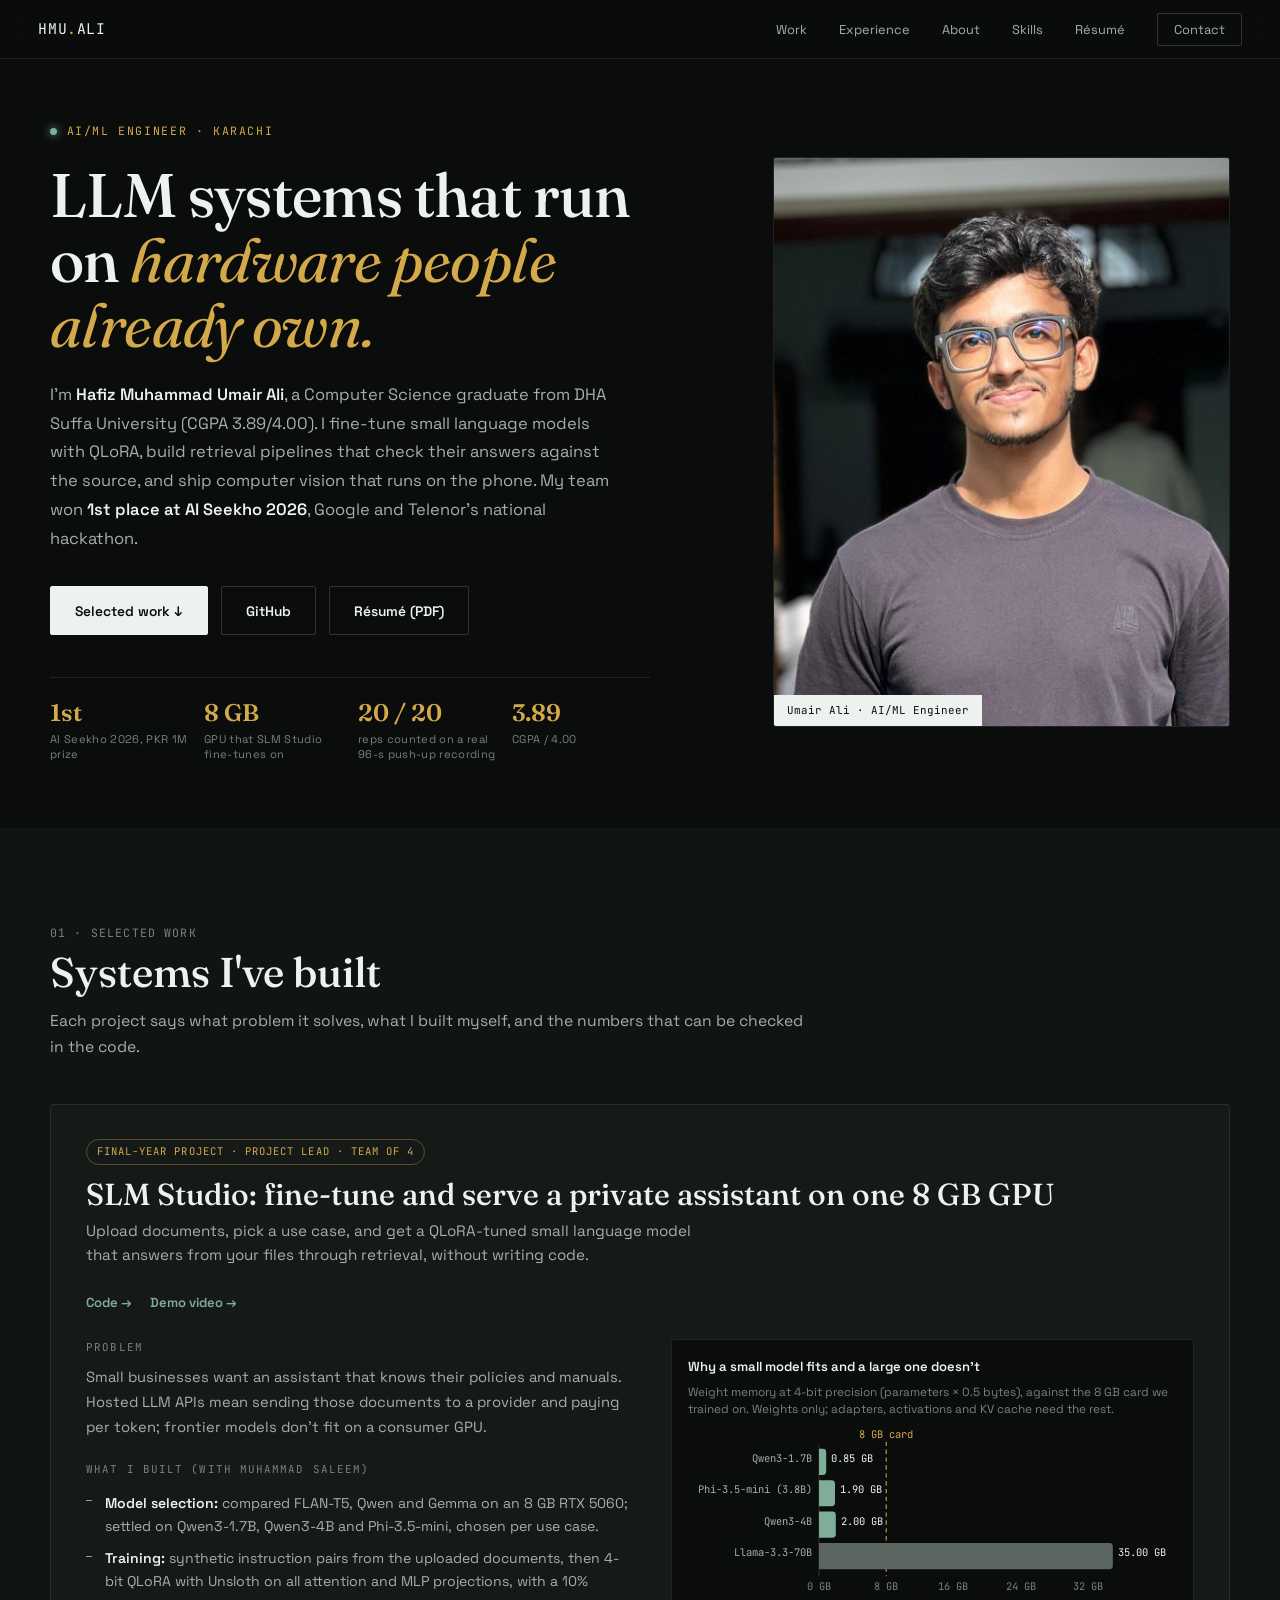
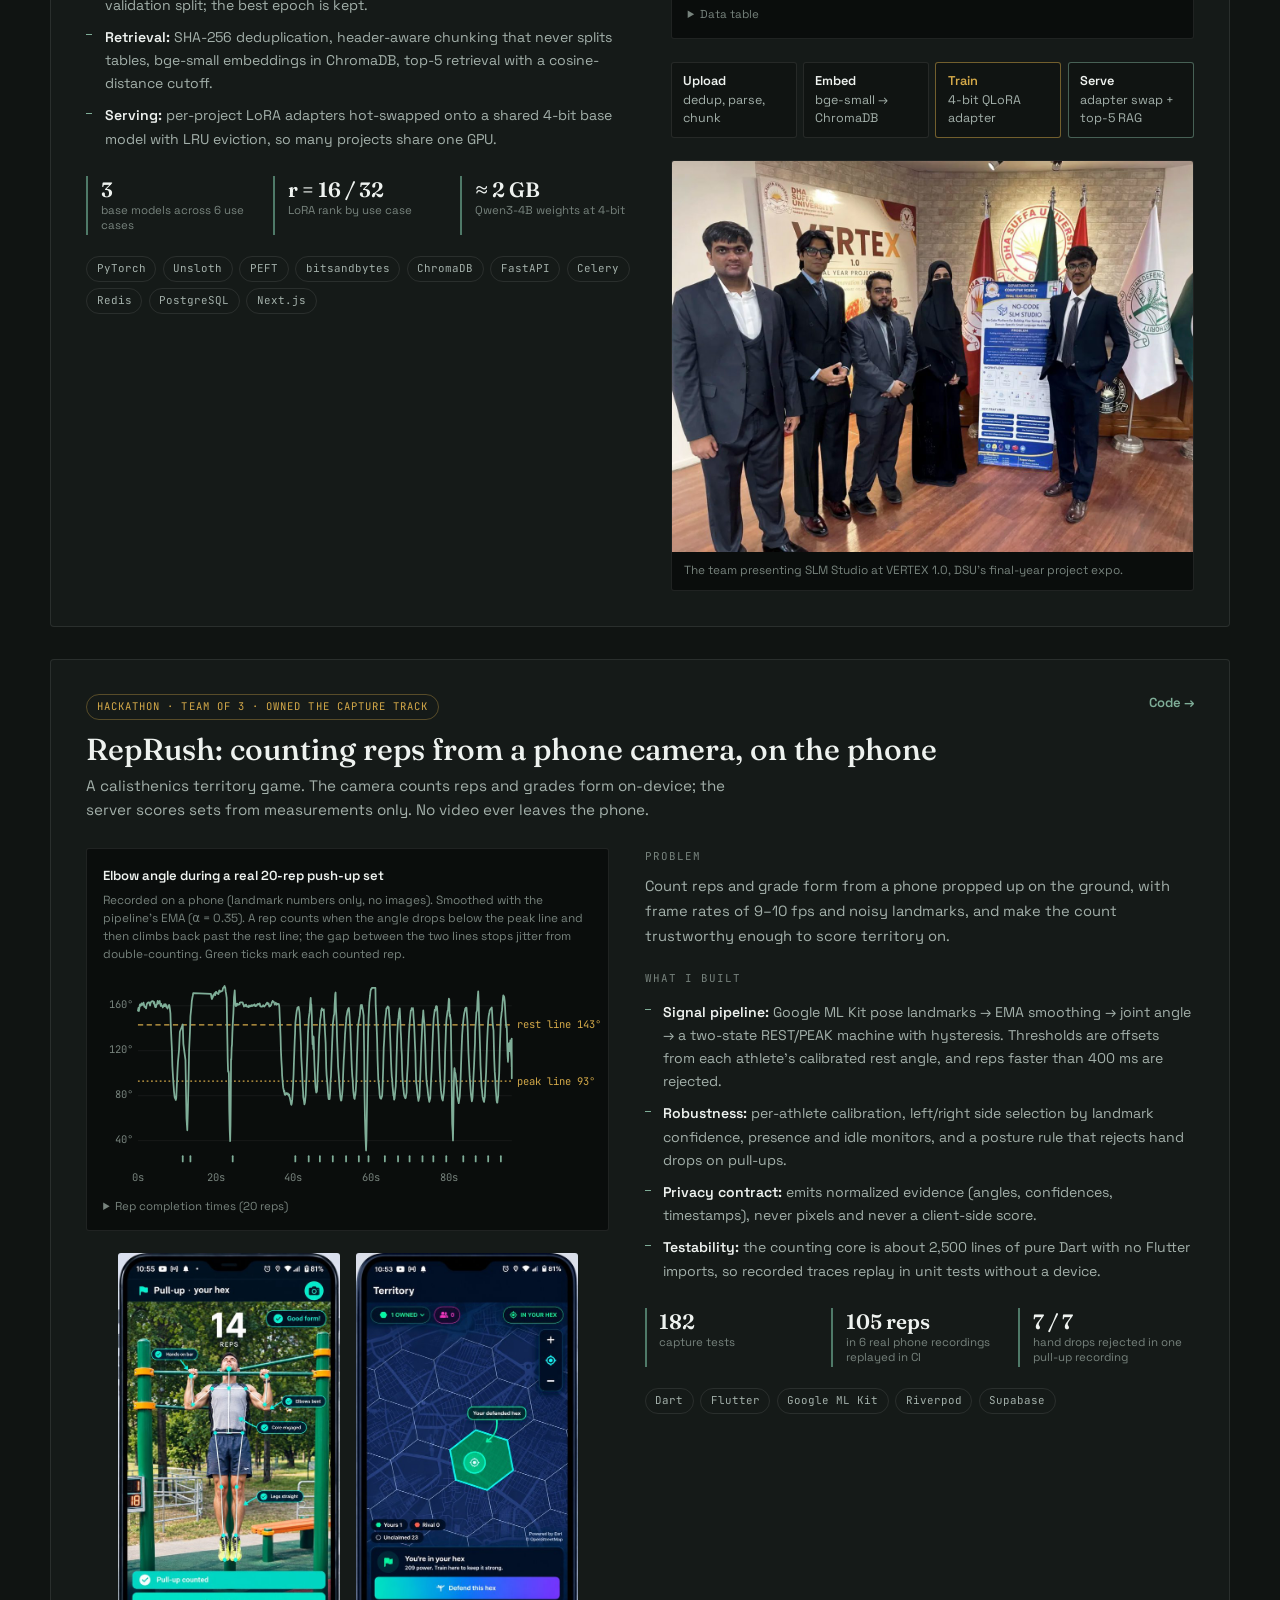
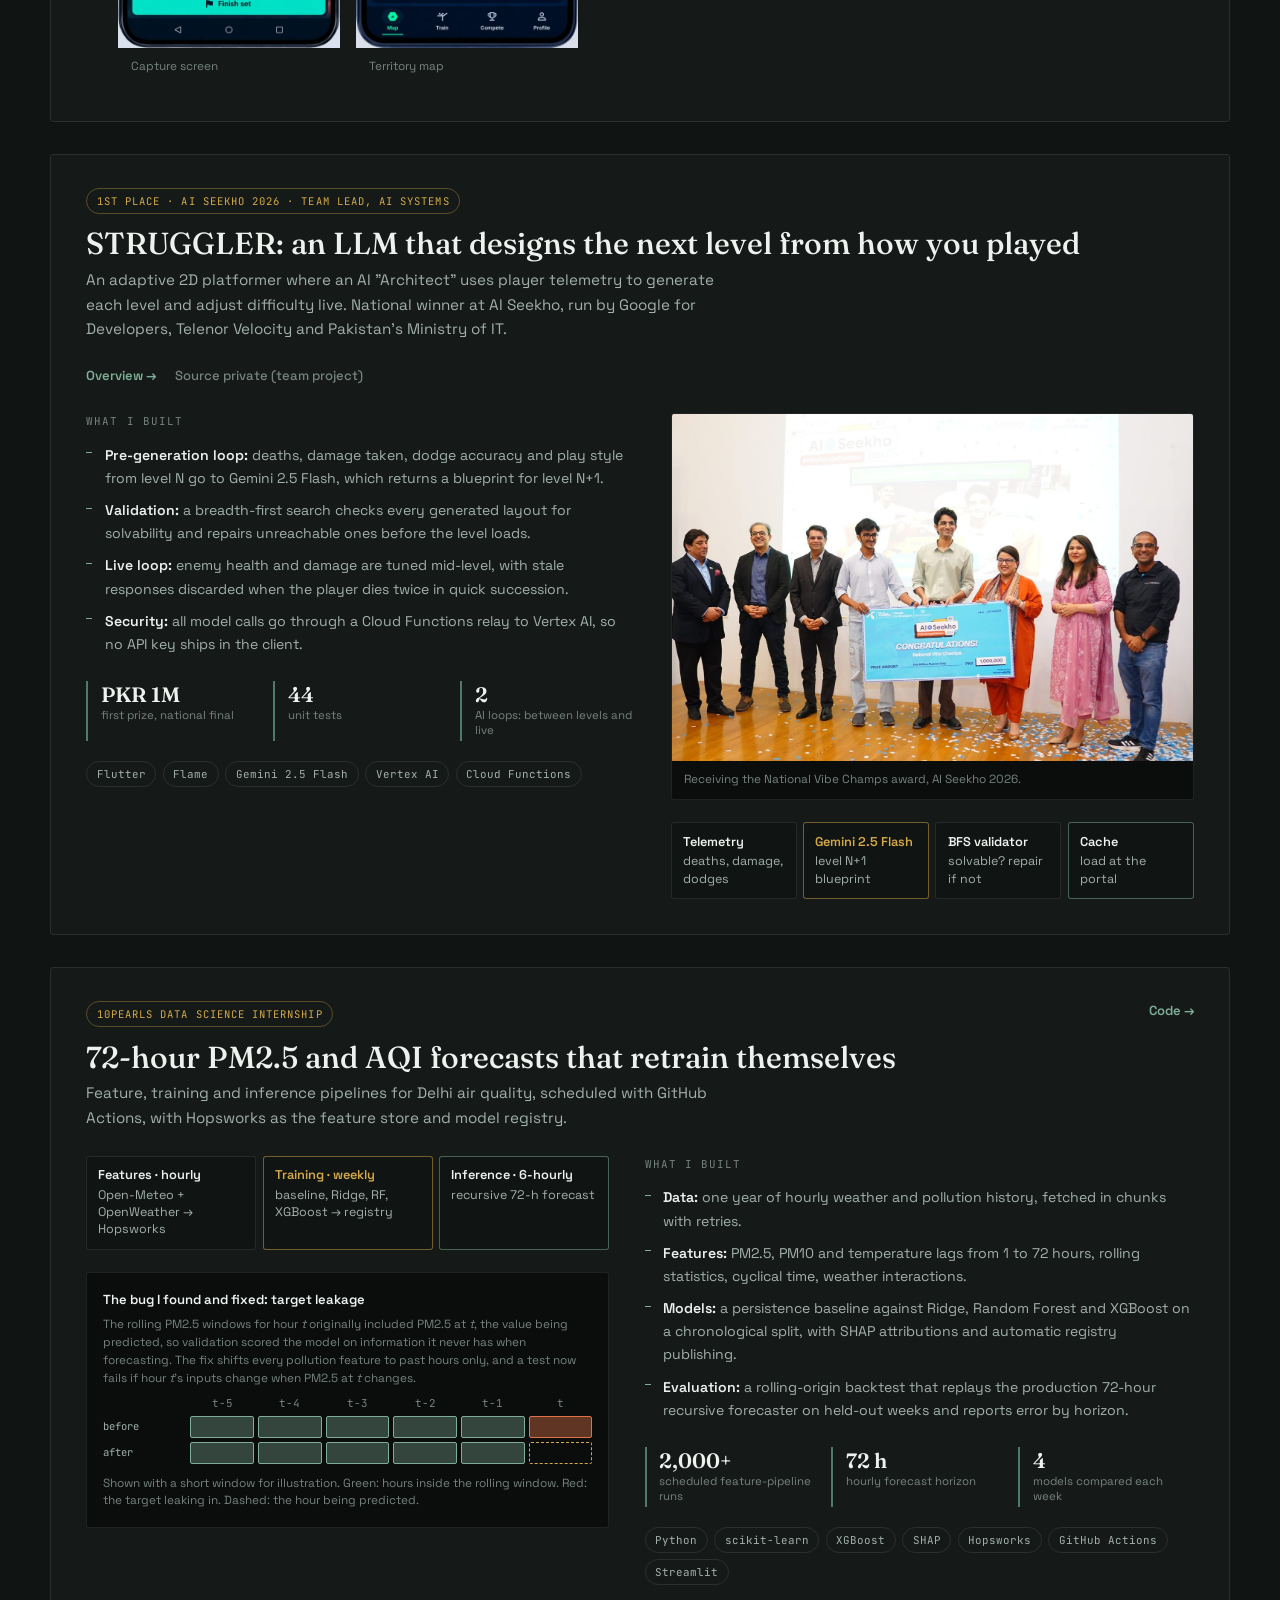
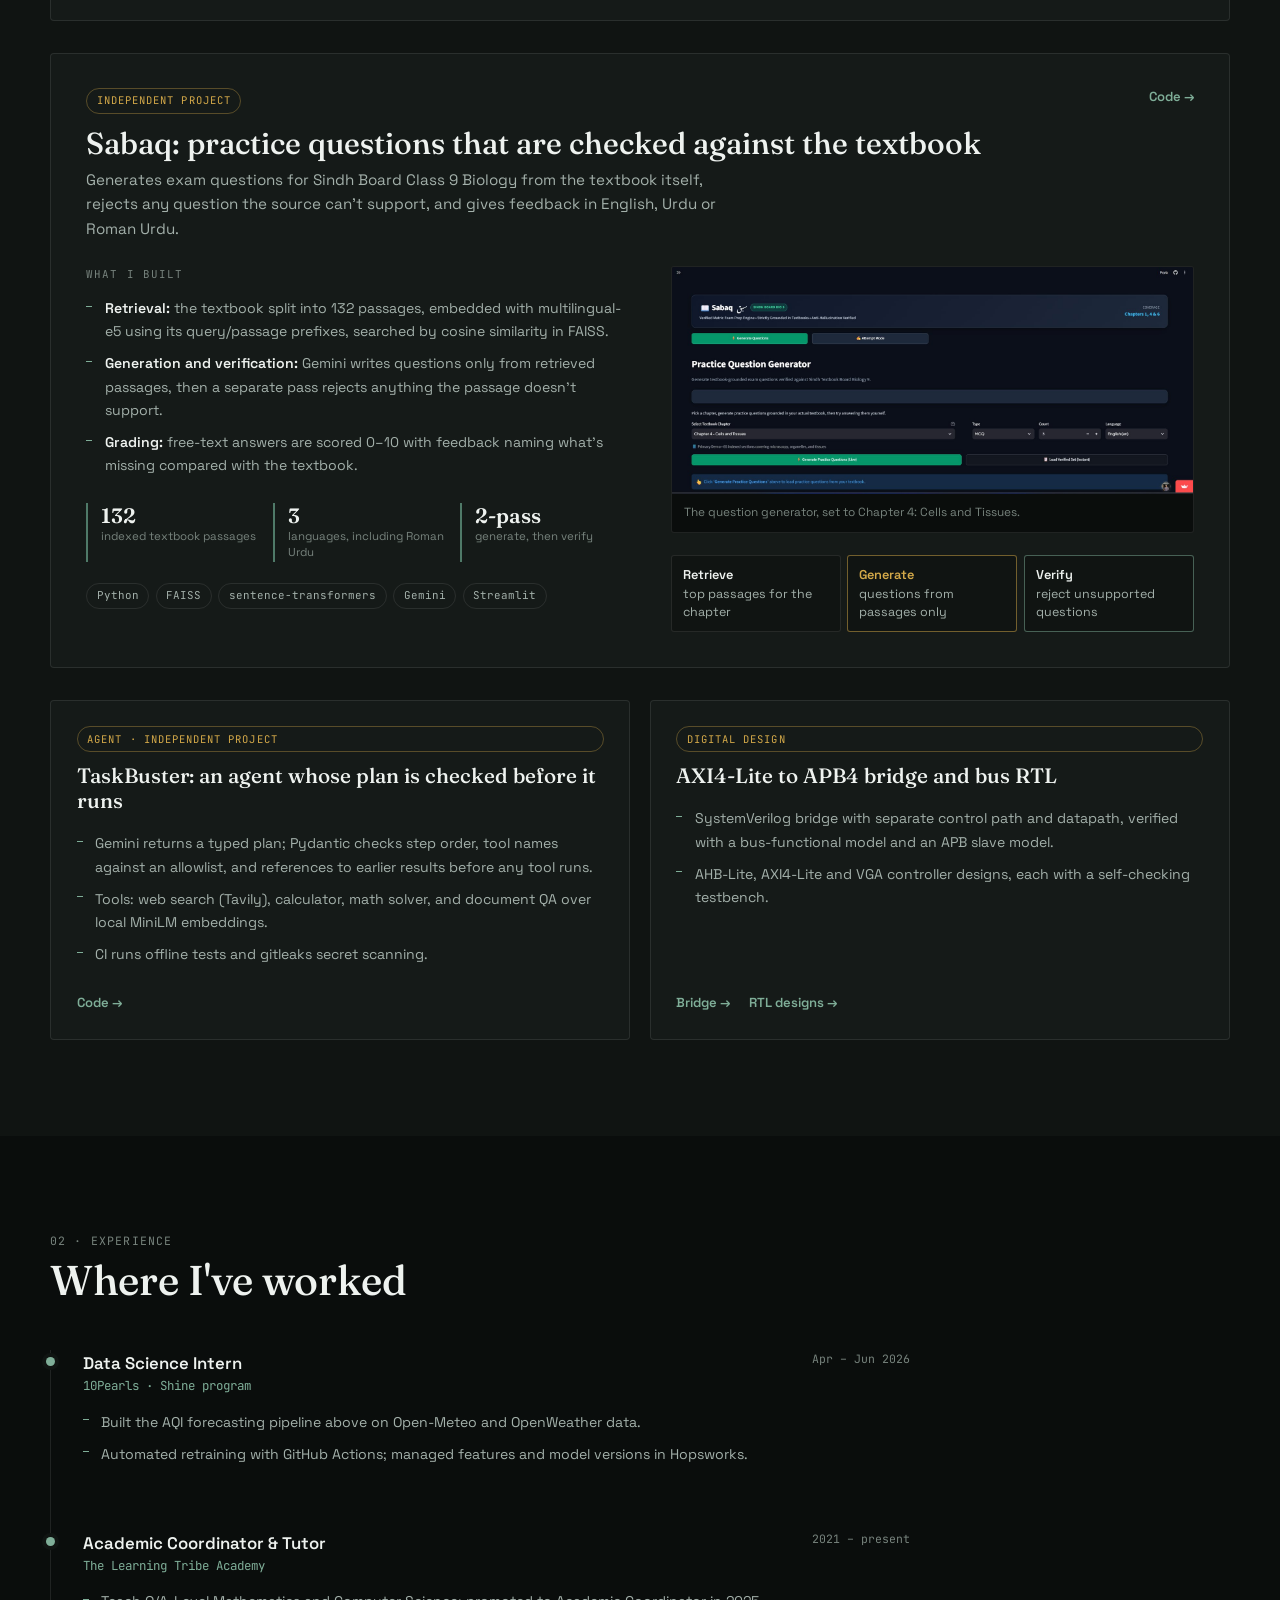
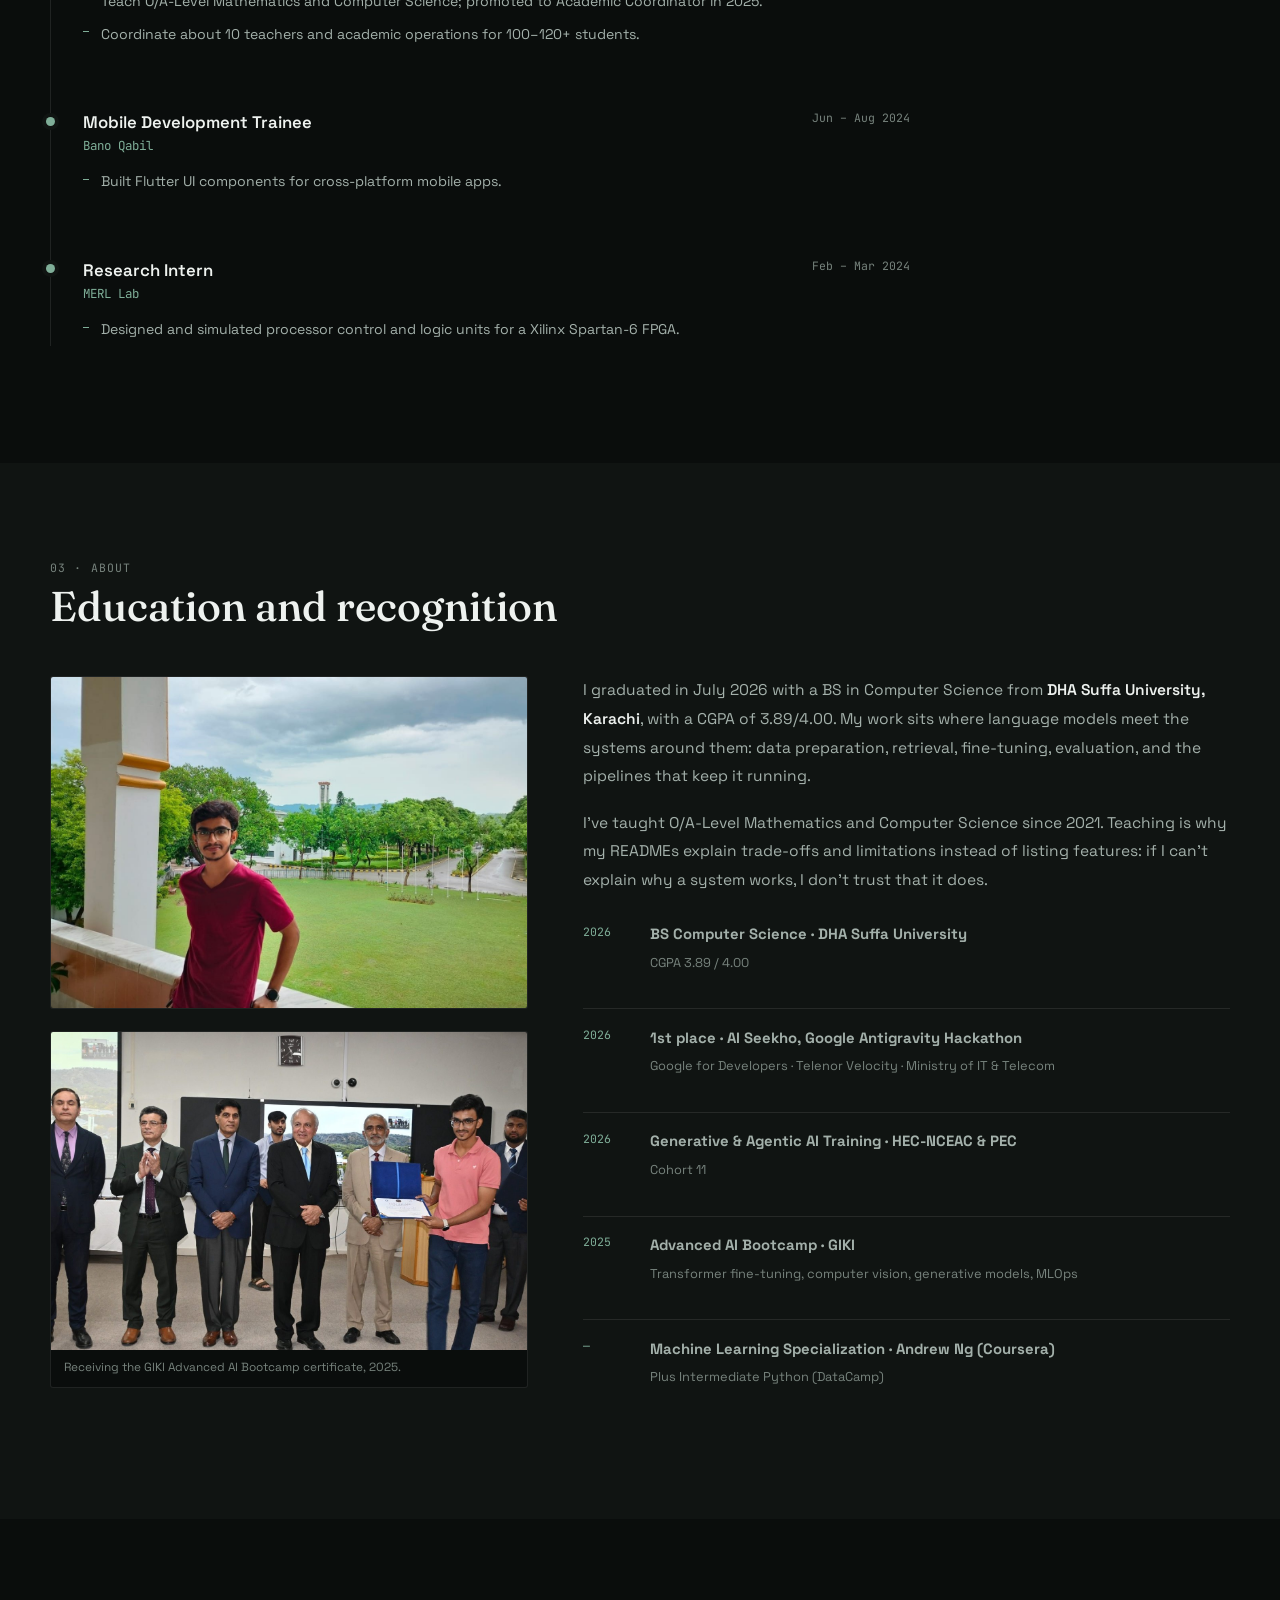
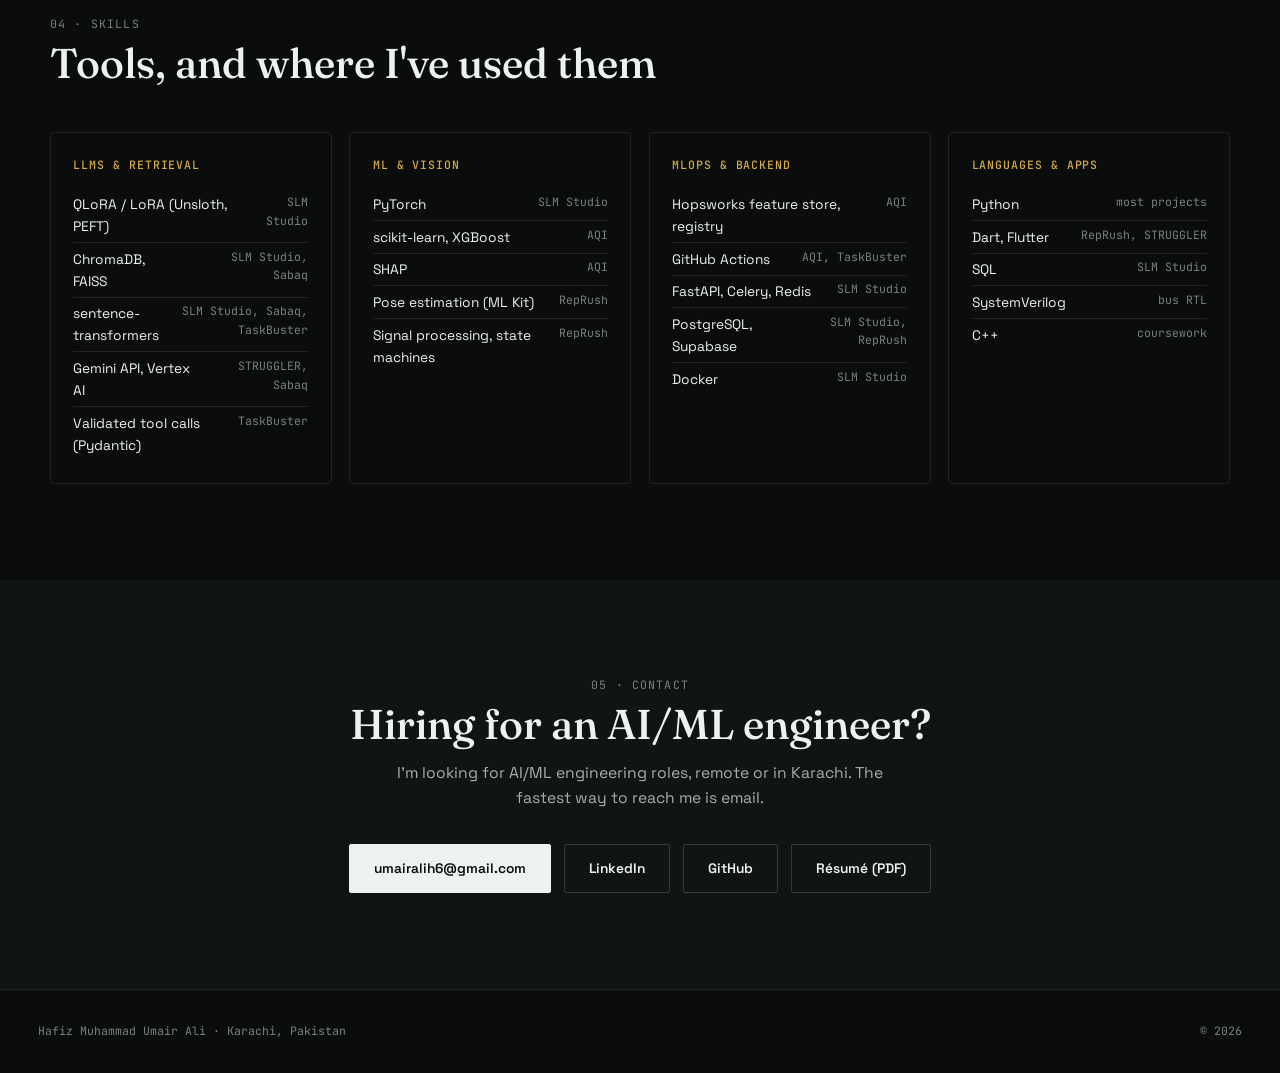
==== commit 594efb6c: "Update portfolio and assets" ====
--- a/index.html
+++ b/index.html
@@ -3,623 +3,669 @@
 <head>
 <meta charset="UTF-8">
 <meta name="viewport" content="width=device-width, initial-scale=1.0">
-<title>Hafiz Muhammad Umair Ali — AI/ML Engineer</title>
-<meta name="description" content="AI/ML Engineer — RAG, LoRA fine-tuning, MLOps. National hackathon champion (AI Seekho, Google/Telenor/MoITT). BS Computer Science, DHA Suffa University.">
+<title>Hafiz Muhammad Umair Ali · AI/ML Engineer</title>
+<meta name="description" content="AI/ML engineer in Karachi. QLoRA fine-tuning and RAG for small language models, on-device pose estimation, forecasting pipelines. 1st place, AI Seekho 2026.">
 <link rel="icon" type="image/svg+xml" href="assets/favicon.svg">
-<link rel="icon" type="image/png" href="assets/favicon.png">
-<link rel="apple-touch-icon" href="assets/favicon.png">
 <meta property="og:type" content="website">
-<meta property="og:title" content="Hafiz Muhammad Umair Ali — AI/ML Engineer">
-<meta property="og:description" content="AI/ML Engineer — RAG, LoRA fine-tuning, MLOps. National hackathon champion (AI Seekho, Google/Telenor/MoITT).">
-<meta property="og:image" content="https://uh-ali.github.io/assets/umair-portrait.jpg">
+<meta property="og:title" content="Hafiz Muhammad Umair Ali · AI/ML Engineer">
+<meta property="og:description" content="QLoRA fine-tuning and RAG for small language models, on-device pose estimation, forecasting pipelines. 1st place, AI Seekho 2026.">
+<meta property="og:image" content="https://umair-ali.vercel.app/assets/portrait.jpg">
 <meta name="twitter:card" content="summary_large_image">
-<meta name="twitter:title" content="Hafiz Muhammad Umair Ali — AI/ML Engineer">
-<meta name="twitter:description" content="AI/ML Engineer — RAG, LoRA fine-tuning, MLOps. National hackathon champion.">
-<meta name="twitter:image" content="https://uh-ali.github.io/assets/umair-portrait.jpg">
 <link rel="preconnect" href="https://fonts.googleapis.com">
-<link href="https://fonts.googleapis.com/css2?family=Fraunces:opsz,wght@9..144,400;9..144,500;9..144,600;9..144,700&family=Space+Grotesk:wght@400;500;600;700&family=JetBrains+Mono:wght@400;500&display=swap" rel="stylesheet">
+<link rel="preconnect" href="https://fonts.gstatic.com" crossorigin>
+<link href="https://fonts.googleapis.com/css2?family=Fraunces:opsz,wght@9..144,400;9..144,500;9..144,600&family=Space+Grotesk:wght@400;500;600;700&family=JetBrains+Mono:wght@400;500&display=swap" rel="stylesheet">
 <style>
 :root{
-  --bg:#0a0d0c; --surf:#101412; --surf2:#141917;
-  --card:rgba(255,255,255,.04); --border:rgba(255,255,255,.08);
-  --ink:#eef2ef; --ink-dim:#9aa8a2; --ink-mute:#657069;
+  --bg:#0a0d0c; --surf:#101412; --surf2:#151a18;
+  --border:rgba(255,255,255,.09); --border-2:rgba(255,255,255,.16);
+  --ink:#eef2ef; --ink-dim:#a3b0aa; --ink-mute:#77837d;
   --accent:#d4a949; --accent-dim:#8a713a;
   --sig:#4f7a68; --sig-l:#7fae98;
-  --mono:'JetBrains Mono',monospace;
+  --mono:'JetBrains Mono',ui-monospace,monospace;
+  --serif:'Fraunces',Georgia,serif;
 }
 *,*::before,*::after{box-sizing:border-box;margin:0;padding:0}
 html{scroll-behavior:smooth}
-body{background:var(--bg);color:var(--ink);font-family:'Space Grotesk',sans-serif;line-height:1.6;overflow-x:hidden}
+body{background:var(--bg);color:var(--ink);font-family:'Space Grotesk',system-ui,sans-serif;line-height:1.6;overflow-x:hidden}
 ::selection{background:var(--sig);color:#fff}
-::-webkit-scrollbar{width:5px}::-webkit-scrollbar-track{background:var(--bg)}::-webkit-scrollbar-thumb{background:var(--accent-dim);border-radius:99px}
-img{display:block;max-width:100%}
+img{display:block;max-width:100%;height:auto}
 a{color:inherit;text-decoration:none}
-.serif{font-family:'Fraunces',serif}
-.mono{font-family:var(--mono)}
-
-/* ---------- NAV ---------- */
-nav{position:fixed;top:0;left:0;right:0;z-index:300;display:flex;align-items:center;justify-content:space-between;padding:1.1rem 2.4rem;background:rgba(10,13,12,.82);backdrop-filter:blur(16px);border-bottom:1px solid var(--border)}
-.logo{font-family:var(--mono);font-weight:500;font-size:.95rem;letter-spacing:.04em;color:var(--ink)}
+:focus-visible{outline:2px solid var(--accent);outline-offset:3px}
+@media (prefers-reduced-motion:reduce){html{scroll-behavior:auto}*{transition:none!important;animation:none!important}}
+
+/* nav */
+nav{position:fixed;inset:0 0 auto 0;z-index:50;display:flex;align-items:center;justify-content:space-between;padding:1rem 2.4rem;background:rgba(10,13,12,.85);backdrop-filter:blur(14px);border-bottom:1px solid var(--border)}
+.logo{font-family:var(--mono);font-size:.92rem;letter-spacing:.04em}
 .logo span{color:var(--accent)}
-.nav-links{display:flex;gap:2.1rem;list-style:none}
-.nav-links a{font-size:.78rem;color:var(--ink-dim);letter-spacing:.02em;transition:color .2s;position:relative}
+.nav-links{display:flex;gap:2rem;list-style:none;align-items:center}
+.nav-links a{font-size:.8rem;color:var(--ink-dim);transition:color .2s}
 .nav-links a:hover{color:var(--ink)}
-.nav-cta{border:1px solid var(--border);padding:.45rem 1.1rem;border-radius:2px;font-size:.75rem;transition:all .25s}
-.nav-cta:hover{border-color:var(--accent);color:var(--accent)}
-.burger{display:none;background:none;border:none;color:var(--ink);font-size:1.4rem;cursor:pointer}
-@media(max-width:840px){.nav-links{display:none}.burger{display:block}}
-
-/* ---------- HERO ---------- */
-#hero{min-height:100vh;display:flex;align-items:center;padding:8rem 2.4rem 4rem;position:relative}
-.hero-wrap{max-width:1180px;margin:0 auto;width:100%;display:grid;grid-template-columns:1.35fr .9fr;gap:4rem;align-items:center}
-.eyebrow{font-family:var(--mono);font-size:.72rem;letter-spacing:.14em;text-transform:uppercase;color:var(--accent);display:flex;align-items:center;gap:.6rem;margin-bottom:1.6rem}
-.eyebrow::before{content:'';width:7px;height:7px;background:var(--sig-l);border-radius:50%;box-shadow:0 0 10px var(--sig-l)}
-.hero-title{font-family:'Fraunces',serif;font-weight:500;font-size:clamp(2.4rem,5.2vw,4.3rem);line-height:1.04;letter-spacing:-.01em;margin-bottom:1.5rem}
+.nav-cta{border:1px solid var(--border-2);padding:.42rem 1rem;border-radius:2px}
+.nav-cta:hover{border-color:var(--accent);color:var(--accent)!important}
+.burger{display:none;background:none;border:0;color:var(--ink);font-size:1.3rem;width:44px;height:44px;cursor:pointer}
+@media(max-width:860px){
+  nav{padding:.9rem 1rem}
+  .nav-links{display:none;position:absolute;top:100%;left:0;right:0;flex-direction:column;gap:0;background:rgba(10,13,12,.98);border-bottom:1px solid var(--border)}
+  .nav-links.open{display:flex}
+  .nav-links li{width:100%}
+  .nav-links a{display:block;padding:1rem 1.4rem;border-top:1px solid var(--border);font-size:.9rem}
+  .nav-cta{border:0}
+  .burger{display:block}
+}
+
+/* shell */
+section{padding:6rem 2.4rem}
+@media(max-width:600px){section{padding:4rem 1rem}}
+.wrap{max-width:1180px;margin:0 auto}
+.alt{background:var(--surf)}
+.sec-head{margin-bottom:2.8rem;max-width:760px}
+.sec-num{font-family:var(--mono);font-size:.72rem;color:var(--ink-mute);letter-spacing:.1em;text-transform:uppercase}
+.sec-title{font-family:var(--serif);font-size:clamp(1.8rem,3.4vw,2.6rem);font-weight:500;line-height:1.15;margin:.4rem 0 .8rem}
+.sec-sub{color:var(--ink-dim);font-size:.98rem}
+
+/* hero */
+#hero{min-height:92vh;display:flex;align-items:center;padding:7.5rem 2.4rem 4rem}
+@media(max-width:600px){#hero{padding:6rem 1rem 3rem}}
+.hero-wrap{max-width:1180px;margin:0 auto;width:100%;display:grid;grid-template-columns:1.3fr .9fr;gap:4rem;align-items:center}
+.eyebrow{font-family:var(--mono);font-size:.72rem;letter-spacing:.14em;text-transform:uppercase;color:var(--accent);display:flex;align-items:center;gap:.6rem;margin-bottom:1.4rem}
+.eyebrow::before{content:'';width:7px;height:7px;border-radius:50%;background:var(--sig-l);box-shadow:0 0 10px var(--sig-l)}
+.hero-title{font-family:var(--serif);font-weight:500;font-size:clamp(2.2rem,4.8vw,3.9rem);line-height:1.06;letter-spacing:-.01em;margin-bottom:1.4rem}
 .hero-title em{font-style:italic;color:var(--accent);font-weight:400}
-.hero-desc{font-size:1.02rem;color:var(--ink-dim);max-width:540px;margin-bottom:2.2rem;line-height:1.75}
-.hero-btns{display:flex;gap:1rem;flex-wrap:wrap;margin-bottom:3rem}
-.btn-p{background:var(--ink);color:var(--bg);padding:.85rem 1.7rem;font-size:.85rem;font-weight:600;border-radius:2px;display:inline-flex;align-items:center;gap:.5rem;transition:all .25s;border:1px solid var(--ink)}
-.btn-p:hover{background:transparent;color:var(--ink)}
-.btn-o{border:1px solid var(--border);padding:.85rem 1.7rem;font-size:.85rem;font-weight:600;border-radius:2px;transition:all .25s}
-.btn-o:hover{border-color:var(--accent);color:var(--accent)}
-.hero-stats{display:grid;grid-template-columns:repeat(4,1fr);border-top:1px solid var(--border);padding-top:1.4rem;max-width:560px}
-.stat b{font-family:'Fraunces',serif;font-size:1.55rem;font-weight:600;display:block;color:var(--accent)}
-.stat span{font-size:.68rem;color:var(--ink-mute);text-transform:uppercase;letter-spacing:.06em}
-
-.hero-photo{position:relative;perspective:1000px}
-.blob{position:absolute;z-index:0;width:120%;height:120%;top:-10%;left:-10%;background:linear-gradient(135deg,var(--sig) 0%,var(--accent-dim) 100%);opacity:.35;filter:blur(50px);animation:morph 9s ease-in-out infinite,rotate 22s linear infinite;pointer-events:none}
-@keyframes morph{
-  0%,100%{border-radius:42% 58% 65% 35% / 45% 40% 60% 55%}
-  25%{border-radius:58% 42% 35% 65% / 62% 55% 45% 38%}
-  50%{border-radius:50% 50% 38% 62% / 35% 62% 38% 65%}
-  75%{border-radius:38% 62% 55% 45% / 58% 42% 58% 42%}
-}
-@keyframes rotate{from{transform:rotate(0deg)}to{transform:rotate(360deg)}}
-.photo-frame{aspect-ratio:4/5;border-radius:3px;overflow:hidden;border:1px solid var(--border);position:relative;z-index:1}
-.tilt{transform-style:preserve-3d;transition:transform .1s ease-out;will-change:transform}
-.tilt img{transition:transform .1s ease-out}
-.tilt::after{content:'';position:absolute;inset:0;background:linear-gradient(115deg,rgba(255,255,255,var(--glare,0)) 0%,transparent 55%);pointer-events:none;transition:background .1s ease-out;z-index:2}
-.photo-frame img{width:100%;height:100%;object-fit:cover;filter:grayscale(.25) contrast(1.05)}
-.photo-tag{position:absolute;bottom:-1px;left:-1px;background:var(--ink);color:var(--bg);font-family:var(--mono);font-size:.68rem;padding:.5rem .85rem;letter-spacing:.03em}
-.photo-tag2{position:absolute;top:14px;right:14px;background:rgba(10,13,12,.75);backdrop-filter:blur(6px);border:1px solid rgba(255,255,255,.15);color:var(--sig-l);font-family:var(--mono);font-size:.66rem;padding:.35rem .65rem;border-radius:20px}
-@media(max-width:840px){.hero-wrap{grid-template-columns:1fr}.hero-photo{max-width:300px;margin:0 auto}.hero-stats{grid-template-columns:repeat(2,1fr);row-gap:1.2rem}}
-
-/* ---------- SECTION SHELL ---------- */
-section{padding:6.5rem 2.4rem}
-.wrap{max-width:1180px;margin:0 auto}
-.sec-head{display:flex;justify-content:space-between;align-items:flex-end;margin-bottom:3rem;flex-wrap:wrap;gap:1rem}
-.sec-num{font-family:var(--mono);font-size:.72rem;color:var(--ink-mute);letter-spacing:.1em}
-.sec-title{font-family:'Fraunces',serif;font-size:clamp(1.7rem,3.4vw,2.5rem);font-weight:500;margin-top:.4rem}
-.sec-sub{color:var(--ink-dim);max-width:480px;font-size:.92rem;text-align:right}
-@media(max-width:700px){.sec-sub{text-align:left}}
-.alt{background:var(--surf)}
-
-/* ---------- ABOUT ---------- */
-#about .wrap{display:grid;grid-template-columns:.85fr 1.15fr;grid-template-rows:auto 1fr;gap:1rem 4rem;align-items:start}
-#about .sec-head{grid-column:1/-1}
-#about .about-photo{grid-column:1;grid-row:2}
-#about .about-body{grid-column:2;grid-row:2}
-.about-photo{aspect-ratio:3/4;border-radius:3px;overflow:hidden;border:1px solid var(--border);position:relative}
-.about-photo img{width:100%;height:100%;object-fit:cover;filter:grayscale(.15)}
-.about-body p{color:var(--ink-dim);font-size:.98rem;line-height:1.85;margin-bottom:1.2rem}
-.about-body strong{color:var(--ink);font-weight:600}
-.fact-row{display:grid;grid-template-columns:repeat(2,1fr);gap:1rem;margin-top:2rem}
-.fact{border-left:2px solid var(--sig);padding-left:1rem}
-.fact b{display:block;font-size:.92rem;margin-bottom:.15rem}
-.fact span{font-size:.78rem;color:var(--ink-mute)}
-@media(max-width:780px){#about .wrap{grid-template-columns:1fr}.about-photo{max-width:280px}}
-
-/* ---------- FLAGSHIP / HACKATHON ---------- */
-#flagship{position:relative}
-.flag-card{border:1px solid var(--border);border-radius:4px;overflow:hidden;display:grid;grid-template-columns:1fr 1fr;background:var(--surf2)}
-.flag-photo{position:relative;min-height:340px}
-.flag-photo img{width:100%;height:100%;object-fit:cover;position:absolute;inset:0}
-.flag-body{padding:2.6rem;display:flex;flex-direction:column;justify-content:center}
-.flag-eyebrow{font-family:var(--mono);font-size:.7rem;color:var(--accent);letter-spacing:.1em;text-transform:uppercase;margin-bottom:.9rem}
-.flag-title{font-family:'Fraunces',serif;font-size:clamp(1.5rem,2.8vw,2.1rem);font-weight:500;margin-bottom:1rem;line-height:1.15}
-.flag-body p{color:var(--ink-dim);font-size:.92rem;line-height:1.75;margin-bottom:1.4rem}
-.flag-metrics{display:flex;gap:1.8rem;flex-wrap:wrap;margin-top:.4rem}
-.flag-metrics div b{font-family:'Fraunces',serif;color:var(--accent);font-size:1.3rem;display:block}
-.flag-metrics div span{font-size:.68rem;color:var(--ink-mute);text-transform:uppercase;letter-spacing:.05em}
-@media(max-width:780px){.flag-card{grid-template-columns:1fr}.flag-photo{min-height:260px}}
-
-/* ---------- EXPERIENCE ---------- */
-.tl{border-left:1px solid var(--border);padding-left:2.2rem}
-.trow{position:relative;padding-bottom:2.6rem}
+.hero-desc{color:var(--ink-dim);font-size:1.03rem;max-width:560px;margin-bottom:2rem;line-height:1.75}
+.hero-desc strong{color:var(--ink);font-weight:600}
+.btns{display:flex;gap:.8rem;flex-wrap:wrap;margin-bottom:2.6rem}
+.btn{padding:.8rem 1.5rem;font-size:.86rem;font-weight:600;border-radius:2px;border:1px solid var(--border-2);transition:all .2s;display:inline-flex;gap:.45rem;align-items:center}
+.btn:hover{border-color:var(--accent);color:var(--accent)}
+.btn.primary{background:var(--ink);color:var(--bg);border-color:var(--ink)}
+.btn.primary:hover{background:transparent;color:var(--ink)}
+.stats{display:grid;grid-template-columns:repeat(4,1fr);gap:1rem;border-top:1px solid var(--border);padding-top:1.3rem;max-width:600px}
+.stat b{font-family:var(--serif);font-size:1.5rem;font-weight:600;color:var(--accent);display:block;line-height:1.2}
+.stat span{font-size:.7rem;color:var(--ink-mute);letter-spacing:.03em;line-height:1.35;display:block;margin-top:.25rem}
+.hero-photo{position:relative}
+.hero-photo figure{border:1px solid var(--border);border-radius:3px;overflow:hidden;aspect-ratio:4/5;position:relative}
+.hero-photo img{width:100%;height:100%;object-fit:cover;object-position:50% 30%}
+.photo-tag{position:absolute;left:0;bottom:0;background:var(--ink);color:var(--bg);font-family:var(--mono);font-size:.68rem;padding:.45rem .8rem}
+@media(max-width:860px){.hero-wrap{grid-template-columns:1fr;gap:2.4rem}.hero-photo{max-width:320px}.stats{grid-template-columns:repeat(2,1fr)}}
+
+/* project case */
+.case{border:1px solid var(--border);border-radius:4px;background:var(--surf2);margin-bottom:2rem;overflow:hidden}
+.case-head{padding:2rem 2.2rem 0;display:flex;justify-content:space-between;gap:1.5rem;flex-wrap:wrap;align-items:flex-start}
+@media(max-width:600px){.case-head{padding:1.4rem 1.1rem 0}}
+.tag{font-family:var(--mono);font-size:.66rem;color:var(--accent);text-transform:uppercase;letter-spacing:.1em;border:1px solid rgba(212,169,73,.35);padding:.22rem .6rem;border-radius:20px;display:inline-block;margin-bottom:.7rem}
+.case-title{font-family:var(--serif);font-size:clamp(1.4rem,2.6vw,1.9rem);font-weight:500;line-height:1.2}
+.case-sub{color:var(--ink-dim);font-size:.95rem;margin-top:.4rem;max-width:640px}
+.links{display:flex;gap:1.2rem;flex-wrap:wrap;font-size:.82rem;font-weight:600}
+.links a{color:var(--sig-l);border-bottom:1px solid transparent}
+.links a:hover{color:var(--accent);border-bottom-color:var(--accent)}
+.links .muted{color:var(--ink-mute);font-weight:500}
+.case-grid{display:grid;grid-template-columns:1.05fr 1fr;gap:2.2rem;padding:1.6rem 2.2rem 2.2rem}
+.case-grid.flip{grid-template-columns:1fr 1.05fr}
+@media(max-width:900px){.case-grid,.case-grid.flip{grid-template-columns:1fr;padding:1.2rem 1.1rem 1.4rem;gap:1.6rem}}
+.label{font-family:var(--mono);font-size:.68rem;color:var(--ink-mute);text-transform:uppercase;letter-spacing:.1em;margin:0 0 .55rem}
+.problem{color:var(--ink-dim);font-size:.92rem;margin-bottom:1.3rem;line-height:1.7}
+.bul{list-style:none;margin-bottom:1.3rem}
+.bul li{font-size:.88rem;color:var(--ink-dim);padding:.28rem 0 .28rem 1.15rem;position:relative;line-height:1.65}
+.bul li::before{content:'';position:absolute;left:0;top:.82rem;width:6px;height:1px;background:var(--sig-l)}
+.bul li strong{color:var(--ink);font-weight:600}
+.nums{display:grid;grid-template-columns:repeat(auto-fit,minmax(120px,1fr));gap:.7rem;margin-bottom:1.3rem}
+.num{border-left:2px solid var(--sig);padding:.1rem 0 .1rem .8rem}
+.num b{font-family:var(--serif);font-size:1.3rem;color:var(--ink);font-weight:600;display:block;line-height:1.2}
+.num span{font-size:.72rem;color:var(--ink-mute);line-height:1.35;display:block}
+.stack{display:flex;flex-wrap:wrap;gap:.4rem}
+.stack span{font-family:var(--mono);font-size:.68rem;color:var(--ink-dim);border:1px solid var(--border);padding:.2rem .6rem;border-radius:20px}
+figure.shot{border:1px solid var(--border);border-radius:3px;overflow:hidden;background:var(--bg)}
+figure.shot img{width:100%}
+figcaption,.cap{font-size:.74rem;color:var(--ink-mute);padding:.6rem .2rem 0;line-height:1.5}
+figure.shot figcaption{padding:.55rem .8rem .7rem}
+.visual-stack{display:flex;flex-direction:column;gap:1.4rem;min-width:0}
+.phones{display:grid;grid-template-columns:1fr 1fr;gap:1rem;max-width:460px;margin:0 auto}
+.phones figure{background:transparent;border:0}
+.panel{border:1px solid var(--border);border-radius:3px;background:var(--bg);padding:1rem 1rem .6rem}
+.panel h4{font-size:.82rem;font-weight:600;margin-bottom:.15rem}
+.panel .cap{padding:.2rem 0 .5rem}
+
+/* flow */
+.flow{display:flex;flex-wrap:wrap;align-items:stretch;gap:.4rem;list-style:none}
+.flow li{flex:1 1 120px;border:1px solid var(--border);border-radius:3px;padding:.6rem .7rem;background:var(--surf);position:relative;font-size:.78rem;color:var(--ink-dim);line-height:1.4}
+.flow li b{display:block;color:var(--ink);font-size:.8rem;font-weight:600;margin-bottom:.15rem}
+.flow li.hl{border-color:rgba(212,169,73,.5)}
+.flow li.hl b{color:var(--accent)}
+.flow li.ok{border-color:rgba(127,174,152,.5)}
+
+/* leakage timeline */
+.tl-grid{display:grid;grid-template-columns:5.2rem repeat(6,1fr);gap:4px;align-items:center;font-family:var(--mono);font-size:.68rem}
+.tl-grid .h{color:var(--ink-mute);text-align:center}
+.tl-grid .rl{color:var(--ink-dim);font-size:.66rem}
+.cell{height:22px;border-radius:2px;background:var(--surf);border:1px solid var(--border)}
+.cell.in{background:rgba(127,174,152,.35);border-color:var(--sig-l)}
+.cell.bad{background:rgba(224,114,74,.4);border-color:#e0724a}
+.cell.tgt{background:transparent;border:1px dashed var(--accent)}
+
+/* chart */
+.chart{position:relative}
+.chart svg{width:100%;height:auto;display:block;overflow:visible}
+@media(max-width:600px){.chart{overflow-x:auto;-webkit-overflow-scrolling:touch}.chart svg{min-width:500px}.chart::after{content:"Scroll sideways →";display:block;font-size:.68rem;color:var(--ink-mute);padding-top:.3rem}}
+.chart text{font-family:var(--mono);font-size:12px;fill:var(--ink-mute)}
+.tip{position:absolute;pointer-events:none;background:var(--surf2);border:1px solid var(--border-2);color:var(--ink);font-family:var(--mono);font-size:.7rem;padding:.35rem .55rem;border-radius:3px;white-space:nowrap;opacity:0;transform:translate(-50%,-120%);transition:opacity .1s}
+.tip.on{opacity:1}
+details.table-view{margin-top:.2rem}
+details.table-view summary{font-size:.72rem;color:var(--ink-mute);cursor:pointer;padding:.3rem 0}
+details.table-view table{width:100%;border-collapse:collapse;font-family:var(--mono);font-size:.7rem;color:var(--ink-dim);margin:.4rem 0}
+details.table-view td,details.table-view th{border-bottom:1px solid var(--border);padding:.3rem .4rem;text-align:left}
+details.table-view th{color:var(--ink-mute);font-weight:500}
+
+/* compact cards */
+.mini-grid{display:grid;grid-template-columns:repeat(auto-fit,minmax(300px,1fr));gap:1.2rem}
+.mini{border:1px solid var(--border);border-radius:4px;padding:1.6rem;background:var(--surf2);display:flex;flex-direction:column}
+.mini .bul{flex:1}
+
+/* experience */
+.tl{border-left:1px solid var(--border);padding-left:2rem;max-width:860px}
+.trow{position:relative;padding-bottom:2.4rem}
 .trow:last-child{padding-bottom:0}
-.trow::before{content:'';position:absolute;left:-2.31rem;top:.35rem;width:9px;height:9px;background:var(--sig-l);border-radius:50%;box-shadow:0 0 0 4px var(--surf),0 0 10px rgba(127,174,152,.6)}
-.trow-head{display:flex;justify-content:space-between;flex-wrap:wrap;gap:.5rem;margin-bottom:.55rem}
+.trow::before{content:'';position:absolute;left:-2.32rem;top:.45rem;width:9px;height:9px;border-radius:50%;background:var(--sig-l);box-shadow:0 0 0 4px var(--surf)}
+.trow-head{display:flex;justify-content:space-between;flex-wrap:wrap;gap:.4rem}
 .trole{font-size:1.05rem;font-weight:600}
-.tco{font-family:var(--mono);font-size:.78rem;color:var(--sig-l);margin-top:.15rem}
-.tdate{font-family:var(--mono);font-size:.7rem;color:var(--ink-mute);white-space:nowrap;align-self:flex-start;padding-top:.2rem}
-.tbul{list-style:none;margin-top:.7rem}
-.tbul li{font-size:.87rem;color:var(--ink-dim);padding:.2rem 0 .2rem 1.1rem;position:relative;line-height:1.7}
-.tbul li::before{content:'—';position:absolute;left:0;color:var(--ink-mute)}
-
-/* ---------- PROJECTS ---------- */
-.pcard{border:1px solid var(--border);border-radius:4px;overflow:hidden;margin-bottom:1.6rem;display:grid;grid-template-columns:1fr 1.3fr;transition:border-color .3s}
-.pcard:hover{border-color:var(--accent-dim)}
-.pcard.reverse{grid-template-columns:1.3fr 1fr}
-.pcard.reverse .p-photo{order:2}
-.p-photo{position:relative;min-height:220px;background:var(--surf2)}
-.p-photo img{width:100%;height:100%;object-fit:cover;position:absolute;inset:0}
-.p-photo-empty{width:100%;height:100%;display:flex;align-items:center;justify-content:center;font-family:var(--mono);font-size:.7rem;color:var(--ink-mute);letter-spacing:.06em;position:absolute;inset:0;background:linear-gradient(135deg,rgba(79,122,104,.12),transparent)}
-.p-body{padding:2.1rem 2.3rem}
-.p-tag{font-family:var(--mono);font-size:.66rem;color:var(--accent);text-transform:uppercase;letter-spacing:.1em;margin-bottom:.6rem;display:inline-block;border:1px solid rgba(212,169,73,.3);padding:.2rem .55rem;border-radius:20px}
-.p-title{font-family:'Fraunces',serif;font-size:1.35rem;font-weight:500;margin-bottom:.65rem}
-.p-desc{color:var(--ink-dim);font-size:.88rem;line-height:1.7;margin-bottom:1rem}
-.p-list{list-style:none;margin-bottom:1.2rem}
-.p-list li{font-size:.82rem;color:var(--ink-dim);padding:.15rem 0 .15rem 1rem;position:relative}
-.p-list li::before{content:'▸';position:absolute;left:0;color:var(--sig-l);font-size:.7rem;top:.28rem}
-.p-stack{display:flex;flex-wrap:wrap;gap:.4rem;margin-bottom:1.2rem}
-.p-stack span{font-family:var(--mono);font-size:.68rem;color:var(--ink-mute);border:1px solid var(--border);padding:.22rem .6rem;border-radius:20px}
-.p-link{font-size:.8rem;font-weight:600;color:var(--sig-l);display:inline-flex;align-items:center;gap:.4rem}
-.p-link:hover{color:var(--accent)}
-@media(max-width:780px){.pcard,.pcard.reverse{grid-template-columns:1fr}.pcard.reverse .p-photo{order:0}.p-photo{min-height:200px}}
-
-/* ---------- SKILLS ---------- */
-.skills-grid{display:grid;grid-template-columns:repeat(auto-fit,minmax(230px,1fr));gap:1.2rem}
-.skcat{border:1px solid var(--border);border-radius:4px;padding:1.5rem;transition:border-color .3s}
-.skcat:hover{border-color:var(--accent-dim)}
-.skcat-title{font-family:var(--mono);font-size:.72rem;color:var(--accent);text-transform:uppercase;letter-spacing:.08em;margin-bottom:1rem}
-.sktags{display:flex;flex-wrap:wrap;gap:.5rem}
-.sktags span{font-size:.8rem;color:var(--ink-dim);border-bottom:1px solid var(--border);padding:.15rem 0}
-
-/* ---------- CREDENTIALS ---------- */
-#cred .wrap{display:grid;grid-template-columns:1fr 1fr;gap:4rem;align-items:center}
-.cred-photo{aspect-ratio:3/2;border-radius:3px;overflow:hidden;border:1px solid var(--border);position:relative}
-.cred-photo img{width:100%;height:100%;object-fit:cover;filter:grayscale(.2)}
-.cred-list{display:flex;flex-direction:column;gap:1.1rem}
-.cred-item{display:flex;gap:1rem;align-items:flex-start;border-bottom:1px solid var(--border);padding-bottom:1.1rem}
-.cred-item:last-child{border-bottom:none}
-.cred-item b{font-size:.94rem;display:block}
-.cred-item span{font-size:.78rem;color:var(--ink-mute)}
-.cred-mk{font-family:var(--mono);font-size:.7rem;color:var(--sig-l);flex-shrink:0;padding-top:.15rem}
-@media(max-width:780px){#cred .wrap{grid-template-columns:1fr}}
-
-/* ---------- CONTACT ---------- */
+.tco{font-family:var(--mono);font-size:.78rem;color:var(--sig-l)}
+.tdate{font-family:var(--mono);font-size:.72rem;color:var(--ink-mute)}
+
+/* about */
+.about{display:grid;grid-template-columns:.85fr 1.15fr;gap:3.4rem;align-items:start}
+@media(max-width:860px){.about{grid-template-columns:1fr;gap:2rem}}
+.about p{color:var(--ink-dim);font-size:.97rem;line-height:1.85;margin-bottom:1.1rem}
+.about p strong{color:var(--ink);font-weight:600}
+.cred{display:flex;flex-direction:column;gap:.9rem;margin-top:1.6rem}
+.cred div{display:grid;grid-template-columns:3.4rem 1fr;gap:.8rem;border-bottom:1px solid var(--border);padding-bottom:.9rem}
+.cred div:last-child{border-bottom:0}
+.cred i{font-style:normal;font-family:var(--mono);font-size:.72rem;color:var(--sig-l);padding-top:.15rem}
+.cred b{display:block;font-size:.93rem}
+.cred span{font-size:.8rem;color:var(--ink-mute)}
+
+/* skills */
+.skills{display:grid;grid-template-columns:repeat(auto-fit,minmax(260px,1fr));gap:1.1rem}
+.sk{border:1px solid var(--border);border-radius:4px;padding:1.4rem}
+.sk h3{font-family:var(--mono);font-size:.72rem;color:var(--accent);text-transform:uppercase;letter-spacing:.08em;font-weight:500;margin-bottom:.9rem}
+.sk ul{list-style:none}
+.sk li{font-size:.86rem;padding:.3rem 0;border-bottom:1px solid var(--border);display:flex;justify-content:space-between;gap:.8rem}
+.sk li:last-child{border-bottom:0}
+.sk li span{color:var(--ink-mute);font-size:.72rem;font-family:var(--mono);text-align:right}
+
+/* contact */
 #contact{text-align:center}
-#contact .sec-title{font-size:clamp(2rem,5vw,3.4rem)}
-.contact-links{display:flex;justify-content:center;gap:1rem;flex-wrap:wrap;margin-top:2.2rem}
-.clink{border:1px solid var(--border);padding:.9rem 1.6rem;border-radius:2px;font-size:.85rem;font-weight:600;transition:all .25s}
-.clink:hover{border-color:var(--accent);color:var(--accent);transform:translateY(-2px)}
-footer{padding:2.2rem 2.4rem;border-top:1px solid var(--border);display:flex;justify-content:space-between;flex-wrap:wrap;gap:.6rem;font-family:var(--mono);font-size:.72rem;color:var(--ink-mute)}
-
-.fu{opacity:0;transform:translateY(22px);transition:opacity .6s ease,transform .6s ease}
-.fu.vis{opacity:1;transform:translateY(0)}
+.contact-links{display:flex;justify-content:center;gap:.8rem;flex-wrap:wrap;margin-top:2rem}
+footer{padding:2rem 2.4rem;border-top:1px solid var(--border);display:flex;justify-content:space-between;flex-wrap:wrap;gap:.6rem;font-family:var(--mono);font-size:.72rem;color:var(--ink-mute)}
+@media(max-width:600px){footer{padding:1.6rem 1rem}}
+
+.fu{opacity:0;transform:translateY(18px);transition:opacity .6s ease,transform .6s ease}
+.fu.vis{opacity:1;transform:none}
+.no-js .fu{opacity:1;transform:none}
 </style>
 </head>
-<body>
-
-<nav>
+<body class="no-js">
+
+<nav aria-label="Main">
   <a href="#hero" class="logo">HMU<span>.</span>ALI</a>
-  <ul class="nav-links">
+  <ul class="nav-links" id="navLinks">
+    <li><a href="#work">Work</a></li>
+    <li><a href="#experience">Experience</a></li>
     <li><a href="#about">About</a></li>
-    <li><a href="#flagship">Hackathon</a></li>
-    <li><a href="#experience">Experience</a></li>
-    <li><a href="#projects">Projects</a></li>
     <li><a href="#skills">Skills</a></li>
-    <li><a href="assets/Hafiz_Umair_Ali_Resume.pdf" download>Résumé</a></li>
+    <li><a href="assets/Hafiz_Umair_Ali_Resume.pdf">Résumé</a></li>
     <li><a href="#contact" class="nav-cta">Contact</a></li>
   </ul>
-  <button class="burger" onclick="document.querySelector('.nav-links').style.display=document.querySelector('.nav-links').style.display==='flex'?'none':'flex'">☰</button>
+  <button class="burger" id="burgerBtn" aria-label="Open menu" aria-expanded="false" aria-controls="navLinks">☰</button>
 </nav>
 
-<!-- HERO -->
+<main>
 <section id="hero">
   <div class="hero-wrap">
-    <div class="fu vis">
-      <div class="eyebrow">AI/ML Engineer · National Hackathon Champion</div>
-      <h1 class="hero-title">Building systems that <em>reason</em>, retrieve &amp; ship.</h1>
-      <p class="hero-desc">I'm Umair — a Computer Science graduate from DHA Suffa University building RAG pipelines, fine-tuned language models, and MLOps workflows that hold up outside a notebook. Most recently, my team won <strong style="color:var(--ink)">PKR 1,000,000</strong> and a national title at Google's AI Seekho hackathon.</p>
-      <div class="hero-btns">
-        <a href="#projects" class="btn-p">See the work ↓</a>
-        <a href="assets/Hafiz_Umair_Ali_Resume.pdf" class="btn-o" download>Résumé ↓</a>
-        <a href="#contact" class="btn-o">Get in touch</a>
-      </div>
-      <div class="hero-stats">
+    <div>
+      <div class="eyebrow">AI/ML Engineer · Karachi</div>
+      <h1 class="hero-title">LLM systems that run on <em>hardware people already own.</em></h1>
+      <p class="hero-desc">I'm <strong>Hafiz Muhammad Umair Ali</strong>, a Computer Science graduate from DHA Suffa University (CGPA 3.89/4.00). I fine-tune small language models with QLoRA, build retrieval pipelines that check their answers against the source, and ship computer vision that runs on the phone. My team won <strong>1st place at AI Seekho 2026</strong>, Google and Telenor's national hackathon.</p>
+      <div class="btns">
+        <a href="#work" class="btn primary">Selected work ↓</a>
+        <a href="https://github.com/UH-ALI" class="btn">GitHub</a>
+        <a href="assets/Hafiz_Umair_Ali_Resume.pdf" class="btn">Résumé (PDF)</a>
+      </div>
+      <div class="stats">
+        <div class="stat"><b>1st</b><span>AI Seekho 2026, PKR 1M prize</span></div>
+        <div class="stat"><b>8 GB</b><span>GPU that SLM Studio fine-tunes on</span></div>
+        <div class="stat"><b>20 / 20</b><span>reps counted on a real 96-s push-up recording</span></div>
         <div class="stat"><b>3.89</b><span>CGPA / 4.00</span></div>
-        <div class="stat"><b>1st</b><span>Nat'l Hackathon</span></div>
-        <div class="stat"><b>4</b><span>Internships</span></div>
-        <div class="stat"><b>4+</b><span>Yrs Teaching</span></div>
-      </div>
-    </div>
-    <div class="hero-photo fu vis">
-      <div class="blob"></div>
-      <div class="photo-frame tilt">
-        <img src="assets/umair-portrait.jpg" alt="Umair Ali portrait">
-        <div class="photo-tag2">● Karachi, PK</div>
-        <div class="photo-tag">Umair Ali — AI Engineer</div>
-      </div>
+      </div>
+    </div>
+    <div class="hero-photo">
+      <figure><img src="assets/portrait.jpg" alt="Portrait of Umair Ali" width="826" height="551" fetchpriority="high"><div class="photo-tag">Umair Ali · AI/ML Engineer</div></figure>
     </div>
   </div>
 </section>
 
-<!-- ABOUT -->
+<section id="work" class="alt">
+  <div class="wrap">
+    <div class="sec-head fu">
+      <div class="sec-num">01 · Selected work</div>
+      <h2 class="sec-title">Systems I've built</h2>
+      <p class="sec-sub">Each project says what problem it solves, what I built myself, and the numbers that can be checked in the code.</p>
+    </div>
+
+    <!-- SLM STUDIO -->
+    <article class="case fu" id="slm-studio">
+      <div class="case-head">
+        <div>
+          <span class="tag">Final-year project · project lead · team of 4</span>
+          <h3 class="case-title">SLM Studio: fine-tune and serve a private assistant on one 8 GB GPU</h3>
+          <p class="case-sub">Upload documents, pick a use case, and get a QLoRA-tuned small language model that answers from your files through retrieval, without writing code.</p>
+        </div>
+        <div class="links"><a href="https://github.com/UH-ALI/SLM-STUDIO">Code →</a><a href="https://youtu.be/X7gBo-rPkks">Demo video →</a></div>
+      </div>
+      <div class="case-grid">
+        <div>
+          <p class="label">Problem</p>
+          <p class="problem">Small businesses want an assistant that knows their policies and manuals. Hosted LLM APIs mean sending those documents to a provider and paying per token; frontier models don't fit on a consumer GPU.</p>
+          <p class="label">What I built (with Muhammad Saleem)</p>
+          <ul class="bul">
+            <li><strong>Model selection:</strong> compared FLAN-T5, Qwen and Gemma on an 8 GB RTX 5060; settled on Qwen3-1.7B, Qwen3-4B and Phi-3.5-mini, chosen per use case.</li>
+            <li><strong>Training:</strong> synthetic instruction pairs from the uploaded documents, then 4-bit QLoRA with Unsloth on all attention and MLP projections, with a 10% validation split; the best epoch is kept.</li>
+            <li><strong>Retrieval:</strong> SHA-256 deduplication, header-aware chunking that never splits tables, bge-small embeddings in ChromaDB, top-5 retrieval with a cosine-distance cutoff.</li>
+            <li><strong>Serving:</strong> per-project LoRA adapters hot-swapped onto a shared 4-bit base model with LRU eviction, so many projects share one GPU.</li>
+          </ul>
+          <div class="nums">
+            <div class="num"><b>3</b><span>base models across 6 use cases</span></div>
+            <div class="num"><b>r = 16 / 32</b><span>LoRA rank by use case</span></div>
+            <div class="num"><b>≈ 2 GB</b><span>Qwen3-4B weights at 4-bit</span></div>
+          </div>
+          <div class="stack"><span>PyTorch</span><span>Unsloth</span><span>PEFT</span><span>bitsandbytes</span><span>ChromaDB</span><span>FastAPI</span><span>Celery</span><span>Redis</span><span>PostgreSQL</span><span>Next.js</span></div>
+        </div>
+        <div class="visual-stack">
+          <div class="panel">
+            <h4>Why a small model fits and a large one doesn't</h4>
+            <p class="cap">Weight memory at 4-bit precision (parameters × 0.5 bytes), against the 8 GB card we trained on. Weights only; adapters, activations and KV cache need the rest.</p>
+            <div class="chart">
+<svg viewBox="0 0 560 196" role="img" aria-label="4-bit weight memory: Qwen3-1.7B 0.85 GB, Phi-3.5-mini 1.9 GB, Qwen3-4B 2 GB, all under the 8 GB card; Llama-3.3-70B needs 35 GB">
+<line x1="150" x2="150" y1="22" y2="172" stroke="rgba(255,255,255,.18)"/>
+<line x1="226.9" x2="226.9" y1="18" y2="172" stroke="#d4a949" stroke-width="1.2" stroke-dasharray="5 4"/>
+<text x="226.9" y="14" text-anchor="middle" style="fill:#d4a949">8 GB card</text>
+<g data-tip="Qwen3-1.7B: ≈0.85 GB of 4-bit weights"><rect x="150" y="22" width="346" height="30" fill="transparent"/><text x="142" y="41.0" text-anchor="end" style="fill:#a3b0aa">Qwen3-1.7B</text><path d="M150,26 h4.2 a4,4 0 0 1 4,4 v22 a4,4 0 0 1 -4,4 h-4.2 z" fill="#7fae98"/><text x="164.2" y="41.0" style="fill:#eef2ef">0.85 GB</text></g><g data-tip="Phi-3.5-mini (3.8B): ≈1.90 GB of 4-bit weights"><rect x="150" y="58" width="346" height="30" fill="transparent"/><text x="142" y="77.0" text-anchor="end" style="fill:#a3b0aa">Phi-3.5-mini (3.8B)</text><path d="M150,62 h14.3 a4,4 0 0 1 4,4 v22 a4,4 0 0 1 -4,4 h-14.3 z" fill="#7fae98"/><text x="174.3" y="77.0" style="fill:#eef2ef">1.90 GB</text></g><g data-tip="Qwen3-4B: ≈2.00 GB of 4-bit weights"><rect x="150" y="94" width="346" height="30" fill="transparent"/><text x="142" y="113.0" text-anchor="end" style="fill:#a3b0aa">Qwen3-4B</text><path d="M150,98 h15.2 a4,4 0 0 1 4,4 v22 a4,4 0 0 1 -4,4 h-15.2 z" fill="#7fae98"/><text x="175.2" y="113.0" style="fill:#eef2ef">2.00 GB</text></g><g data-tip="Llama-3.3-70B: ≈35.00 GB of 4-bit weights — used only through the Groq API"><rect x="150" y="130" width="346" height="30" fill="transparent"/><text x="142" y="149.0" text-anchor="end" style="fill:#a3b0aa">Llama-3.3-70B</text><path d="M150,134 h332.4 a4,4 0 0 1 4,4 v22 a4,4 0 0 1 -4,4 h-332.4 z" fill="#5b6660"/><text x="492.4" y="149.0" style="fill:#eef2ef">35.00 GB</text></g><text x="150.0" y="188" text-anchor="middle">0 GB</text><text x="226.9" y="188" text-anchor="middle">8 GB</text><text x="303.8" y="188" text-anchor="middle">16 GB</text><text x="380.7" y="188" text-anchor="middle">24 GB</text><text x="457.6" y="188" text-anchor="middle">32 GB</text>
+</svg>
+<details class="table-view"><summary>Data table</summary><table><thead><tr><th>Model</th><th>Parameters</th><th>4-bit weights</th></tr></thead><tbody><tr><td>Qwen3-1.7B</td><td>1.7B</td><td>0.85 GB</td></tr><tr><td>Phi-3.5-mini (3.8B)</td><td>3.8B</td><td>1.90 GB</td></tr><tr><td>Qwen3-4B</td><td>4B</td><td>2.00 GB</td></tr><tr><td>Llama-3.3-70B</td><td>70B</td><td>35.00 GB</td></tr></tbody></table></details>
+</div>
+          </div>
+          <ol class="flow" aria-label="SLM Studio pipeline">
+            <li><b>Upload</b>dedup, parse, chunk</li>
+            <li><b>Embed</b>bge-small → ChromaDB</li>
+            <li class="hl"><b>Train</b>4-bit QLoRA adapter</li>
+            <li class="ok"><b>Serve</b>adapter swap + top-5 RAG</li>
+          </ol>
+          <figure class="shot"><img src="assets/slm-studio-expo.jpg" alt="The SLM Studio team beside the project poster at the VERTEX 1.0 final-year project expo" width="1280" height="960" loading="lazy"><figcaption>The team presenting SLM Studio at VERTEX 1.0, DSU's final-year project expo.</figcaption></figure>
+        </div>
+      </div>
+    </article>
+
+    <!-- REPRUSH -->
+    <article class="case fu" id="reprush">
+      <div class="case-head">
+        <div>
+          <span class="tag">Hackathon · team of 3 · owned the capture track</span>
+          <h3 class="case-title">RepRush: counting reps from a phone camera, on the phone</h3>
+          <p class="case-sub">A calisthenics territory game. The camera counts reps and grades form on-device; the server scores sets from measurements only. No video ever leaves the phone.</p>
+        </div>
+        <div class="links"><a href="https://github.com/UH-ALI/RepRush">Code →</a></div>
+      </div>
+      <div class="case-grid flip">
+        <div class="visual-stack">
+          <div class="panel">
+            <h4>Elbow angle during a real 20-rep push-up set</h4>
+            <p class="cap">Recorded on a phone (landmark numbers only, no images). Smoothed with the pipeline's EMA (α = 0.35). A rep counts when the angle drops below the peak line and then climbs back past the rest line; the gap between the two lines stops jitter from double-counting. Green ticks mark each counted rep.</p>
+            <div class="chart" id="pushupChart" data-points='[[0.0, 155.7], [0.24, 155.3], [0.45, 159.9], [0.71, 160.0], [0.94, 162.0], [1.13, 160.6], [1.36, 161.2], [1.56, 160.6], [1.78, 159.1], [1.92, 158.6], [2.12, 157.7], [2.3, 161.6], [2.51, 162.6], [2.75, 163.0], [3.02, 161.1], [3.21, 161.8], [3.43, 163.5], [3.63, 164.1], [3.88, 164.0], [4.07, 162.0], [4.29, 161.2], [4.45, 158.8], [4.67, 159.0], [4.86, 161.3], [5.07, 164.3], [5.29, 162.6], [5.49, 163.8], [5.69, 161.5], [5.87, 159.8], [6.09, 160.1], [6.26, 159.9], [6.51, 159.7], [6.75, 161.4], [6.92, 160.7], [7.14, 161.3], [7.28, 159.0], [7.5, 158.1], [7.73, 158.8], [7.92, 160.5], [8.13, 159.2], [8.35, 153.1], [8.5, 137.7], [8.74, 120.9], [8.95, 100.0], [9.17, 88.2], [9.42, 79.5], [9.6, 77.8], [9.86, 78.0], [10.07, 93.4], [10.29, 109.8], [10.77, 136.9], [11.68, 126.1], [12.38, 80.8], [12.68, 49.2], [13.03, 95.2], [13.38, 137.2], [13.75, 159.1], [14.02, 167.8], [14.22, 171.2], [18.88, 167.6], [19.08, 166.0], [19.26, 167.8], [19.42, 168.6], [19.62, 169.9], [19.77, 170.4], [19.98, 171.2], [20.17, 172.3], [20.5, 170.9], [20.71, 170.4], [20.89, 173.4], [21.03, 173.3], [21.72, 173.3], [21.91, 175.9], [22.14, 176.8], [22.37, 176.4], [22.54, 172.9], [22.82, 167.0], [23.0, 124.8], [23.17, 101.6], [23.38, 99.5], [23.59, 49.1], [23.79, 53.9], [23.94, 112.6], [24.09, 122.6], [24.27, 135.2], [24.54, 153.6], [24.69, 167.6], [24.89, 173.7], [25.12, 159.7], [25.33, 159.9], [25.56, 161.8], [25.72, 161.3], [25.99, 161.2], [26.21, 162.8], [26.41, 163.1], [26.57, 162.9], [26.78, 162.9], [26.96, 162.6], [27.18, 160.9], [27.37, 160.3], [27.57, 160.3], [27.74, 161.0], [27.95, 159.4], [28.14, 159.5], [28.38, 158.7], [28.57, 160.2], [28.81, 159.5], [29.03, 159.5], [29.22, 160.4], [29.43, 160.1], [29.68, 160.6], [29.84, 160.1], [30.05, 160.4], [30.23, 159.6], [30.41, 160.5], [30.66, 161.0], [30.82, 161.5], [31.06, 161.3], [31.23, 161.7], [31.38, 160.9], [31.57, 159.5], [31.76, 159.2], [31.99, 159.8], [32.2, 160.4], [32.42, 159.5], [32.59, 159.9], [32.81, 160.5], [33.0, 161.8], [33.19, 162.8], [33.42, 161.5], [33.59, 162.0], [33.8, 159.3], [34.02, 159.5], [34.2, 160.4], [34.38, 162.2], [34.56, 163.5], [34.75, 163.4], [34.92, 163.5], [35.1, 162.2], [35.24, 162.0], [35.43, 162.7], [35.6, 161.5], [35.77, 161.8], [35.97, 161.7], [36.19, 161.5], [36.36, 158.6], [36.57, 140.2], [36.76, 120.3], [36.99, 104.1], [37.23, 91.3], [37.44, 85.9], [37.63, 84.4], [37.86, 80.7], [38.06, 82.3], [38.22, 82.1], [38.37, 81.6], [38.54, 82.1], [38.73, 80.2], [38.95, 79.3], [39.16, 76.2], [39.36, 72.4], [39.57, 73.5], [39.77, 81.8], [40.01, 99.3], [40.21, 120.2], [40.39, 135.2], [40.62, 149.7], [40.82, 155.3], [41.03, 158.4], [41.24, 157.6], [41.43, 156.7], [41.64, 147.2], [41.82, 133.5], [41.98, 114.7], [42.22, 100.7], [42.38, 87.9], [42.52, 78.6], [42.7, 74.7], [42.93, 73.9], [43.13, 80.9], [43.33, 96.9], [43.52, 114.1], [43.73, 135.4], [43.89, 148.3], [44.13, 153.8], [44.33, 164.0], [44.5, 159.6], [44.71, 150.5], [44.88, 125.7], [45.07, 121.4], [45.23, 126.0], [45.46, 100.8], [45.67, 87.2], [45.86, 82.8], [46.1, 87.8], [46.28, 104.6], [46.46, 120.0], [46.66, 136.4], [46.84, 147.4], [47.07, 153.0], [47.23, 156.2], [47.44, 156.3], [47.66, 156.1], [47.86, 150.0], [48.1, 136.1], [48.32, 117.0], [48.51, 98.3], [48.75, 88.6], [48.92, 79.5], [49.13, 76.9], [49.37, 80.6], [49.49, 92.4], [49.74, 108.4], [49.93, 127.5], [50.1, 143.5], [50.36, 151.3], [50.56, 161.4], [50.73, 170.6], [50.89, 158.1], [51.1, 144.4], [51.3, 120.5], [51.47, 105.6], [51.73, 92.2], [51.91, 83.9], [52.11, 76.9], [52.3, 75.8], [52.49, 81.1], [52.7, 94.3], [52.9, 111.4], [53.14, 126.2], [53.38, 141.7], [53.57, 149.9], [53.87, 155.4], [54.16, 157.8], [54.33, 155.0], [54.53, 142.4], [54.73, 127.2], [54.9, 112.0], [55.1, 97.4], [55.3, 87.4], [55.49, 80.7], [55.71, 77.1], [55.89, 80.8], [56.14, 93.0], [56.31, 115.9], [56.51, 135.0], [56.78, 146.6], [57.28, 160.5], [57.57, 160.7], [58.02, 151.5], [58.25, 82.3], [58.48, 46.3], [58.66, 31.2], [58.89, 73.3], [59.1, 120.9], [59.28, 148.5], [59.49, 162.9], [59.68, 169.1], [59.9, 174.7], [60.08, 175.2], [61.05, 175.8], [61.26, 151.4], [61.47, 130.6], [61.7, 102.7], [61.95, 89.7], [62.14, 81.0], [62.39, 77.9], [62.59, 77.9], [62.78, 80.0], [62.94, 93.6], [63.12, 113.6], [63.32, 130.2], [63.48, 144.4], [63.77, 153.7], [63.97, 157.7], [64.16, 159.1], [64.37, 158.0], [64.6, 151.6], [64.77, 138.0], [64.95, 122.2], [65.17, 102.9], [65.36, 94.3], [65.56, 84.4], [65.78, 79.4], [65.98, 77.5], [66.15, 84.6], [66.39, 99.6], [66.58, 123.0], [66.78, 141.0], [67.0, 149.6], [67.21, 155.9], [67.39, 151.4], [67.55, 137.7], [67.72, 122.6], [67.92, 103.1], [68.08, 92.4], [68.3, 84.5], [68.5, 79.5], [68.74, 77.7], [68.93, 80.2], [69.12, 93.1], [69.39, 107.8], [69.57, 127.4], [69.82, 143.3], [70.06, 152.2], [70.26, 155.6], [70.51, 157.2], [70.68, 157.9], [70.87, 149.3], [71.09, 136.4], [71.33, 117.2], [71.51, 91.7], [71.74, 85.4], [71.97, 78.4], [72.13, 75.3], [72.36, 79.3], [72.56, 94.3], [72.76, 114.3], [72.98, 133.3], [73.15, 147.2], [73.36, 155.8], [73.55, 146.7], [73.8, 130.6], [73.97, 111.3], [74.18, 93.3], [74.44, 87.0], [74.61, 80.6], [74.82, 76.0], [75.01, 76.2], [75.24, 85.8], [75.5, 102.7], [75.71, 124.8], [75.93, 143.2], [76.16, 152.3], [76.33, 156.5], [76.56, 158.7], [76.75, 159.0], [76.97, 155.2], [77.18, 142.2], [77.37, 125.7], [77.57, 104.2], [77.8, 90.3], [77.97, 83.0], [78.14, 78.0], [78.35, 75.7], [78.63, 82.5], [78.9, 104.7], [79.07, 128.2], [79.27, 146.0], [79.48, 152.6], [79.72, 155.9], [79.93, 166.4], [80.12, 150.8], [80.31, 149.3], [80.51, 126.7], [80.73, 69.3], [80.9, 48.3], [81.08, 57.6], [81.27, 99.8], [81.48, 101.6], [81.78, 95.1], [81.97, 87.7], [82.16, 78.9], [82.33, 75.3], [82.48, 73.2], [82.75, 79.3], [82.97, 96.0], [83.14, 115.7], [83.34, 133.8], [83.63, 146.5], [83.88, 153.4], [84.13, 157.4], [84.36, 158.3], [84.56, 153.0], [84.8, 136.5], [84.96, 118.1], [85.18, 103.2], [85.39, 91.6], [85.62, 80.7], [85.84, 75.0], [86.01, 78.7], [86.2, 92.6], [86.43, 108.4], [86.65, 127.0], [86.83, 144.2], [87.02, 154.0], [87.28, 164.0], [87.48, 172.9], [87.69, 150.1], [87.91, 127.8], [88.07, 107.0], [88.27, 91.9], [88.44, 84.9], [88.6, 78.9], [88.76, 76.4], [88.98, 74.4], [89.2, 79.0], [89.38, 93.7], [89.62, 112.4], [89.81, 131.8], [90.05, 146.1], [90.33, 153.3], [90.65, 157.0], [90.96, 158.4], [91.17, 144.9], [91.5, 124.8], [91.73, 101.2], [91.94, 89.3], [92.11, 80.6], [92.32, 73.9], [92.51, 77.5], [92.69, 89.5], [92.95, 111.7], [93.12, 130.8], [93.3, 148.1], [93.49, 153.7], [93.69, 159.8], [93.93, 169.2], [94.15, 167.8], [94.38, 159.0], [94.55, 147.1], [94.79, 141.5], [94.96, 123.1], [95.15, 110.0], [95.33, 125.4], [95.55, 119.6], [95.75, 129.2], [96.05, 111.4], [96.08, 115.3], [96.08, 123.9], [96.09, 130.2], [96.09, 130.0], [96.09, 121.2], [96.09, 116.2], [96.09, 106.6], [96.1, 107.6], [96.1, 107.7], [96.1, 98.8], [96.1, 95.4]]' data-xrange='[40,468]' data-trange='[0,96.10]' data-ytop="14" data-yh="206" data-ymin="20" data-ymax="180">
+<svg viewBox="0 0 560 250" role="img" aria-label="Elbow angle over 96 seconds dips 20 times below the peak line; 20 reps counted">
+<line x1="40" x2="468" y1="194.2" y2="194.2" stroke="rgba(255,255,255,.06)"/><text x="34" y="197.2" text-anchor="end">40°</text><line x1="40" x2="468" y1="142.8" y2="142.8" stroke="rgba(255,255,255,.06)"/><text x="34" y="145.8" text-anchor="end">80°</text><line x1="40" x2="468" y1="91.2" y2="91.2" stroke="rgba(255,255,255,.06)"/><text x="34" y="94.2" text-anchor="end">120°</text><line x1="40" x2="468" y1="39.8" y2="39.8" stroke="rgba(255,255,255,.06)"/><text x="34" y="42.8" text-anchor="end">160°</text><text x="40.0" y="240" text-anchor="middle">0s</text><text x="129.1" y="240" text-anchor="middle">20s</text><text x="218.1" y="240" text-anchor="middle">40s</text><text x="307.2" y="240" text-anchor="middle">60s</text><text x="396.3" y="240" text-anchor="middle">80s</text><line x1="40" x2="468" y1="61.7" y2="61.7" stroke="#d4a949" stroke-width="1.2" stroke-dasharray="6 4"/><text x="474" y="65.7" text-anchor="start" style="fill:#d4a949">rest line 143°</text><line x1="40" x2="468" y1="126.1" y2="126.1" stroke="#d4a949" stroke-width="1.2" stroke-dasharray="2 3"/><text x="474" y="130.1" text-anchor="start" style="fill:#d4a949">peak line 93°</text>
+<polyline points="40.0,45.3 40.6,42.3 41.1,45.8 41.5,43.7 42.0,39.9 42.5,38.2 43.2,39.8 43.7,39.1 44.2,37.1 44.6,38.7 45.0,38.9 45.5,38.5 46.0,38.3 46.4,36.1 46.9,39.0 47.4,41.1 47.9,40.9 48.2,41.0 48.6,41.5 49.1,42.4 49.4,42.8 49.8,39.5 50.3,37.7 50.8,37.1 51.2,36.4 51.6,36.2 52.2,35.9 52.9,35.9 53.5,38.3 53.9,39.5 54.3,37.4 54.7,36.1 55.3,35.2 55.8,34.8 56.2,34.5 56.6,34.4 57.3,34.6 57.6,34.8 58.1,37.2 58.6,35.5 59.1,38.2 59.5,40.4 59.8,41.3 60.3,41.4 60.8,41.1 61.3,38.3 61.6,38.1 62.1,36.9 62.6,34.2 63.1,37.5 63.6,36.4 64.1,36.1 64.4,34.9 64.9,34.3 65.4,37.8 65.8,38.5 66.2,40.1 66.7,37.7 67.1,39.6 67.5,39.8 67.9,39.8 68.5,41.8 69.0,40.1 69.6,39.3 70.1,38.0 70.4,40.3 70.8,38.8 71.2,38.6 71.8,38.1 72.2,39.2 72.4,41.1 73.0,41.6 73.4,42.2 73.9,43.1 74.4,41.2 74.9,39.6 75.3,39.1 75.8,38.8 76.2,40.8 76.6,43.4 77.2,48.6 77.5,58.7 77.9,68.4 78.4,79.5 78.9,90.1 79.4,108.4 79.9,117.0 80.5,126.6 80.9,132.2 81.3,137.8 81.9,143.4 82.3,145.6 82.8,145.6 83.3,147.6 83.9,145.3 84.3,135.7 84.8,125.5 85.3,113.5 85.8,104.4 87.1,90.0 88.0,69.5 91.3,61.2 92.0,83.4 94.4,101.7 95.1,141.7 95.6,168.8 96.5,182.4 97.2,157.7 98.0,123.2 98.6,90.5 99.6,69.1 100.1,51.8 101.2,41.0 101.7,34.1 102.5,29.7 102.8,28.3 103.3,25.4 123.6,26.3 124.1,29.9 124.6,32.0 125.0,32.0 125.3,30.5 125.8,29.8 126.1,27.7 126.5,28.6 126.9,26.7 127.4,27.0 127.7,25.3 128.1,26.3 128.5,27.6 129.0,25.3 129.3,24.0 129.8,23.9 130.6,25.3 131.3,25.7 131.8,26.3 132.2,26.4 132.6,24.8 133.0,22.5 133.4,22.3 133.7,22.6 134.0,23.9 136.8,22.6 137.2,20.4 137.6,19.3 138.2,19.0 138.6,18.1 139.2,17.2 139.6,18.6 140.0,19.2 140.4,23.1 141.0,26.2 141.6,30.7 142.1,62.5 142.5,85.1 142.8,102.4 143.2,114.9 143.7,114.5 144.1,117.6 144.6,161.1 145.1,182.5 145.6,194.8 146.0,176.3 146.3,145.3 146.6,100.8 146.9,101.7 147.3,87.9 147.7,84.4 148.1,71.7 148.5,61.3 149.3,48.0 149.7,37.7 150.0,29.9 150.5,25.2 150.8,22.1 151.3,33.0 151.9,40.1 152.3,37.5 152.8,39.9 153.2,37.5 153.8,37.4 154.2,38.8 154.6,38.1 155.3,38.5 155.7,38.3 156.3,38.1 156.7,36.1 157.3,36.0 157.6,35.8 158.0,35.9 158.3,36.0 158.8,35.9 159.3,36.0 159.7,35.9 160.1,36.4 160.5,38.4 161.1,38.6 161.4,40.7 161.9,39.3 162.3,39.6 162.8,39.3 163.1,40.1 163.5,38.5 163.9,38.5 164.5,40.6 164.8,40.4 165.3,40.4 165.9,40.8 166.4,41.4 166.7,40.7 167.2,39.5 167.7,40.9 168.3,40.4 168.9,39.7 169.3,40.3 169.7,39.6 170.1,39.2 170.7,40.1 171.1,39.7 171.5,39.0 172.2,39.0 172.6,39.3 172.9,39.6 173.4,38.2 173.9,39.2 174.3,39.6 174.6,40.2 175.0,39.9 175.4,39.2 175.8,39.8 176.5,38.5 177.0,37.7 177.2,37.8 177.7,38.2 178.3,38.1 178.7,37.5 179.1,37.6 179.4,37.2 179.7,38.6 180.1,40.3 180.6,40.4 180.9,40.7 181.5,40.8 181.9,40.8 182.5,40.0 183.0,40.5 183.4,39.2 183.9,39.4 184.4,40.4 184.8,40.7 185.1,39.9 185.8,39.5 186.1,39.1 186.5,38.3 187.0,37.4 187.5,37.3 187.8,36.2 188.3,36.8 188.8,37.8 189.2,37.2 189.6,37.2 190.0,39.5 190.5,40.7 190.9,40.2 191.5,40.3 191.9,39.3 192.3,39.3 192.7,38.0 193.1,36.9 193.5,35.5 193.9,35.3 194.2,34.3 194.8,35.4 195.1,35.4 195.5,35.2 195.8,35.9 196.3,36.9 196.6,38.5 197.0,37.2 197.3,37.1 197.8,36.3 198.1,37.3 198.5,37.9 198.9,38.6 199.3,37.5 199.8,37.9 200.2,37.5 200.6,38.0 201.2,37.8 201.6,39.1 201.9,41.6 202.3,51.6 202.9,65.3 203.3,75.3 203.7,90.8 204.2,101.8 204.8,111.7 205.1,119.7 205.8,128.2 206.3,133.6 206.7,135.2 207.2,138.4 207.6,137.1 207.9,140.8 208.6,141.9 209.1,140.9 209.5,139.8 210.0,140.1 210.2,140.0 210.6,141.0 210.9,140.7 211.2,140.4 211.6,140.0 212.1,141.8 212.5,142.6 213.1,141.4 213.5,143.6 213.9,145.4 214.4,147.6 214.9,150.2 215.3,152.5 215.7,153.1 216.2,151.1 216.7,147.0 217.1,140.4 217.7,128.5 218.2,117.9 218.6,104.7 219.1,90.9 219.5,79.8 219.9,71.7 220.2,59.8 220.9,53.0 221.3,49.7 221.8,45.8 222.3,43.6 222.7,41.8 223.1,41.6 223.7,42.9 224.0,41.0 224.5,44.1 225.0,47.8 225.5,56.3 225.8,65.8 226.2,73.9 226.7,86.0 227.0,98.1 227.6,109.2 228.0,116.1 228.4,126.8 228.7,132.5 229.1,138.5 229.3,144.5 229.8,147.2 230.2,149.6 230.6,152.7 231.2,150.6 231.6,146.5 232.1,141.6 232.5,130.8 233.0,121.0 233.3,111.1 233.8,98.9 234.3,85.7 234.7,71.4 235.2,62.7 235.5,54.8 236.0,50.8 236.5,47.7 236.8,43.5 237.4,34.6 237.8,30.8 238.2,40.2 238.5,38.1 239.1,52.0 239.4,69.1 239.9,83.9 240.4,74.5 240.7,89.4 241.1,75.3 241.4,83.5 241.9,102.5 242.5,116.0 243.0,128.0 243.4,133.5 243.8,136.8 244.2,139.1 244.9,138.0 245.3,132.8 245.7,120.6 246.1,111.1 246.6,101.2 246.9,91.2 247.3,77.8 247.8,70.1 248.3,61.3 248.6,56.0 249.2,52.6 249.6,48.7 249.9,44.9 250.3,44.6 250.6,42.9 251.3,44.6 251.7,45.0 252.3,44.7 252.8,43.9 253.2,52.7 253.7,60.9 254.2,70.5 254.9,82.6 255.2,95.1 255.6,111.2 256.0,119.2 256.6,126.0 257.1,131.7 257.5,138.5 257.9,143.4 258.4,146.8 258.8,146.7 259.4,146.7 259.9,141.9 260.2,136.9 260.4,126.8 261.0,120.8 261.5,106.2 261.9,94.8 262.4,81.5 262.8,72.2 263.1,61.0 263.8,55.2 264.3,50.9 264.8,49.6 265.2,38.0 265.6,31.8 265.9,26.2 266.3,24.6 266.7,42.1 267.1,49.3 267.6,59.9 267.9,75.6 268.5,90.7 268.9,101.5 269.2,109.8 269.9,118.9 270.4,127.0 270.8,133.0 271.2,137.7 271.6,143.2 272.1,146.7 272.5,148.3 272.9,148.1 273.3,145.2 273.8,141.3 274.3,135.1 274.7,124.3 275.1,114.5 275.6,102.3 276.2,93.4 276.6,83.2 277.1,72.8 277.8,63.3 278.3,57.7 278.6,52.8 279.3,49.2 279.9,45.7 280.4,44.3 281.2,42.5 281.5,42.3 281.9,46.2 282.3,51.9 282.9,62.4 283.3,69.9 283.7,81.9 284.2,91.8 284.5,101.5 284.9,111.5 285.4,120.3 285.8,123.8 286.3,133.2 286.7,138.8 287.1,141.9 287.6,145.5 288.1,146.5 288.4,143.6 288.9,141.8 289.4,136.7 290.0,126.0 290.4,112.1 290.8,96.5 291.3,84.1 291.7,71.9 292.1,62.8 292.9,57.0 293.9,51.4 295.1,39.2 295.7,42.8 296.4,38.8 297.0,41.9 298.4,50.7 299.0,93.0 299.4,139.7 299.9,168.2 300.4,186.1 300.9,198.9 301.2,205.6 301.6,193.7 302.3,151.3 302.7,117.6 303.2,90.1 303.6,69.1 304.0,54.5 304.5,44.1 304.9,36.1 305.4,31.4 305.8,28.0 306.2,23.6 306.8,20.8 307.2,20.7 307.6,20.2 307.9,19.2 311.9,19.4 312.2,39.1 312.8,50.8 313.3,64.5 313.8,77.6 314.4,102.5 314.8,113.6 315.2,124.5 315.9,130.3 316.4,136.2 316.7,141.5 317.4,145.6 317.8,145.5 318.3,146.3 318.7,145.5 319.2,143.9 319.6,142.7 319.9,136.7 320.3,125.3 320.8,111.6 321.1,99.5 321.4,87.7 322.0,78.1 322.4,69.4 322.7,59.8 323.3,54.3 324.0,47.9 324.5,42.7 324.9,42.8 325.3,41.9 325.7,41.0 326.1,40.6 326.7,42.3 327.1,41.5 327.7,50.6 328.2,56.1 328.5,68.0 328.9,78.1 329.3,88.4 329.8,104.2 330.2,113.3 330.6,120.6 331.1,124.3 331.5,131.6 332.0,137.0 332.5,142.7 333.0,143.5 333.3,147.2 333.8,146.0 334.3,140.6 334.6,136.9 335.2,131.7 335.7,117.5 336.1,99.8 336.5,87.4 336.9,73.3 337.4,64.2 337.8,57.4 338.4,53.1 338.8,47.9 339.3,45.0 339.7,42.9 340.1,50.8 340.5,59.8 340.8,68.5 341.3,76.8 341.6,87.9 342.1,96.1 342.5,113.0 342.8,120.5 343.2,126.8 343.7,132.7 344.2,136.9 344.6,141.2 345.1,143.4 345.7,144.8 346.1,145.7 346.6,145.4 347.0,142.5 347.6,139.2 347.9,125.8 348.3,117.6 349.0,106.9 349.4,94.0 349.9,81.7 350.4,71.0 351.0,61.3 351.5,54.7 352.0,49.8 352.4,45.4 352.9,45.4 353.4,42.6 354.0,43.3 354.5,43.1 354.8,42.4 355.2,45.7 355.6,53.5 356.2,60.6 356.6,70.1 357.2,84.9 357.7,94.8 358.0,109.8 358.5,127.7 359.1,130.6 359.5,135.8 360.1,141.6 360.5,144.8 360.9,147.3 361.2,148.8 361.6,146.5 362.3,143.6 362.7,135.0 363.1,124.4 363.5,114.0 364.0,98.5 364.5,85.0 365.0,74.1 365.5,62.9 365.8,56.3 366.3,51.6 366.7,45.2 367.1,51.7 367.6,56.8 368.1,62.4 368.7,77.5 369.1,90.9 369.4,102.4 370.0,118.9 370.4,125.7 370.9,129.7 371.5,133.8 371.9,138.4 372.3,142.0 372.8,145.3 373.2,147.9 373.6,149.9 374.1,147.7 374.7,145.6 375.1,135.3 375.6,125.3 376.2,113.5 376.7,97.0 377.2,85.0 377.7,71.8 378.2,61.4 378.6,54.1 379.2,49.7 379.6,46.6 379.9,44.3 380.6,45.4 381.0,41.4 381.4,40.1 381.8,41.1 382.3,40.5 382.8,45.9 383.1,52.9 383.7,62.7 384.2,72.0 384.6,84.0 385.1,99.7 385.5,111.6 386.0,122.8 386.5,129.5 386.9,136.7 387.2,138.9 387.7,142.9 388.0,145.4 388.5,147.1 389.0,148.3 389.5,144.4 390.2,139.5 390.9,128.5 391.4,110.9 391.7,93.4 392.2,80.7 392.6,67.6 393.0,57.8 393.5,52.8 394.0,49.3 394.5,45.8 395.0,45.0 395.6,36.8 396.0,31.5 396.5,32.9 396.8,51.6 397.3,50.0 397.7,53.5 398.2,56.4 398.6,82.6 399.1,115.1 399.5,156.6 399.8,175.5 400.3,183.5 400.7,194.0 401.1,171.7 401.5,138.6 402.0,117.2 402.4,111.1 402.9,115.0 403.7,118.0 404.2,123.3 404.6,128.8 405.1,132.8 405.5,139.0 405.9,144.1 406.3,146.1 406.7,148.8 407.1,150.3 407.3,151.4 408.0,146.7 408.5,143.6 409.1,131.1 409.5,122.1 409.9,109.0 410.3,96.8 410.7,85.5 411.2,73.5 411.8,64.7 412.5,57.1 413.1,51.8 413.6,48.3 414.3,45.6 414.7,43.1 415.2,42.6 415.7,41.9 416.2,42.1 416.6,48.8 417.3,57.9 417.7,70.0 418.0,80.6 418.4,93.7 418.9,103.6 419.4,112.9 419.8,121.0 420.3,127.8 420.9,136.4 421.3,141.8 421.9,145.9 422.3,149.2 422.8,147.0 423.1,144.5 423.6,134.7 423.9,126.6 424.3,118.5 424.9,106.2 425.3,95.2 425.9,82.2 426.1,68.3 426.7,60.1 427.1,54.7 427.5,47.5 428.3,45.2 428.7,34.6 429.2,27.8 429.6,23.2 430.2,37.0 430.5,52.5 431.0,66.1 431.5,81.2 431.9,94.8 432.2,108.0 432.7,118.4 433.1,127.5 433.5,133.8 433.9,136.4 434.2,139.9 434.6,144.2 435.0,145.2 435.3,147.4 436.0,149.3 436.3,149.9 436.7,146.3 437.2,144.0 437.6,132.7 438.1,125.1 438.6,116.3 439.1,101.0 439.6,85.5 440.0,76.1 440.5,66.0 441.0,57.7 441.6,51.5 442.3,48.4 442.8,45.1 443.7,43.6 444.4,42.7 445.1,41.8 445.6,49.2 446.0,59.1 447.1,68.1 447.5,85.1 447.9,100.6 448.5,115.5 449.1,123.7 449.4,130.8 449.8,137.3 450.2,142.0 450.6,148.0 451.1,150.7 451.5,150.6 452.0,146.0 452.5,143.0 452.8,130.5 453.6,117.8 454.0,102.0 454.3,89.0 454.7,77.4 455.2,63.2 455.5,55.0 456.1,50.7 456.3,47.9 456.8,45.4 457.2,40.0 457.9,31.0 458.3,27.9 458.9,29.1 459.3,29.6 459.9,34.4 460.3,41.0 460.8,51.2 461.1,56.4 461.7,64.6 462.2,63.5 462.5,70.6 462.9,87.2 463.3,98.1 463.7,104.1 464.1,90.5 464.5,84.3 464.9,82.6 465.5,91.8 465.9,87.6 466.4,79.4 467.0,92.5 467.8,102.3 467.9,109.8 467.9,97.3 467.9,93.5 467.9,86.2 467.9,84.5 467.9,78.1 467.9,77.3 467.9,78.4 467.9,78.0 467.9,89.7 468.0,96.8 468.0,96.1 468.0,103.1 468.0,108.4 468.0,97.2 468.0,107.2 468.0,114.8 468.0,107.1 468.0,113.2 468.0,118.5 468.0,121.4 468.0,122.9" fill="none" stroke="#7fae98" stroke-width="2" stroke-linejoin="round" stroke-linecap="round"/>
+<line x1="91.3" x2="91.3" y1="212" y2="218" stroke="#7fae98" stroke-width="2" stroke-linecap="round"/><line x1="100.1" x2="100.1" y1="212" y2="218" stroke="#7fae98" stroke-width="2" stroke-linecap="round"/><line x1="148.5" x2="148.5" y1="212" y2="218" stroke="#7fae98" stroke-width="2" stroke-linecap="round"/><line x1="220.2" x2="220.2" y1="212" y2="218" stroke="#7fae98" stroke-width="2" stroke-linecap="round"/><line x1="235.5" x2="235.5" y1="212" y2="218" stroke="#7fae98" stroke-width="2" stroke-linecap="round"/><line x1="248.3" x2="248.3" y1="212" y2="218" stroke="#7fae98" stroke-width="2" stroke-linecap="round"/><line x1="263.1" x2="263.1" y1="212" y2="218" stroke="#7fae98" stroke-width="2" stroke-linecap="round"/><line x1="278.3" x2="278.3" y1="212" y2="218" stroke="#7fae98" stroke-width="2" stroke-linecap="round"/><line x1="292.9" x2="292.9" y1="212" y2="218" stroke="#7fae98" stroke-width="2" stroke-linecap="round"/><line x1="304.0" x2="304.0" y1="212" y2="218" stroke="#7fae98" stroke-width="2" stroke-linecap="round"/><line x1="322.7" x2="322.7" y1="212" y2="218" stroke="#7fae98" stroke-width="2" stroke-linecap="round"/><line x1="337.8" x2="337.8" y1="212" y2="218" stroke="#7fae98" stroke-width="2" stroke-linecap="round"/><line x1="351.0" x2="351.0" y1="212" y2="218" stroke="#7fae98" stroke-width="2" stroke-linecap="round"/><line x1="365.8" x2="365.8" y1="212" y2="218" stroke="#7fae98" stroke-width="2" stroke-linecap="round"/><line x1="378.2" x2="378.2" y1="212" y2="218" stroke="#7fae98" stroke-width="2" stroke-linecap="round"/><line x1="393.0" x2="393.0" y1="212" y2="218" stroke="#7fae98" stroke-width="2" stroke-linecap="round"/><line x1="412.5" x2="412.5" y1="212" y2="218" stroke="#7fae98" stroke-width="2" stroke-linecap="round"/><line x1="426.7" x2="426.7" y1="212" y2="218" stroke="#7fae98" stroke-width="2" stroke-linecap="round"/><line x1="441.0" x2="441.0" y1="212" y2="218" stroke="#7fae98" stroke-width="2" stroke-linecap="round"/><line x1="455.5" x2="455.5" y1="212" y2="218" stroke="#7fae98" stroke-width="2" stroke-linecap="round"/>
+<line class="cross" x1="0" x2="0" y1="14" y2="220" stroke="rgba(255,255,255,.35)" style="opacity:0"/>
+<circle class="cross-dot" r="4" fill="#7fae98" stroke="#0a0d0c" stroke-width="2" style="opacity:0"/>
+</svg>
+<details class="table-view"><summary>Rep completion times (20 reps)</summary><table><thead><tr><th>Rep</th><th>Completed at</th></tr></thead><tbody><tr><td>1</td><td>11.5 s</td></tr><tr><td>2</td><td>13.5 s</td></tr><tr><td>3</td><td>24.4 s</td></tr><tr><td>4</td><td>40.5 s</td></tr><tr><td>5</td><td>43.9 s</td></tr><tr><td>6</td><td>46.8 s</td></tr><tr><td>7</td><td>50.1 s</td></tr><tr><td>8</td><td>53.5 s</td></tr><tr><td>9</td><td>56.8 s</td></tr><tr><td>10</td><td>59.3 s</td></tr><tr><td>11</td><td>63.5 s</td></tr><tr><td>12</td><td>66.9 s</td></tr><tr><td>13</td><td>69.8 s</td></tr><tr><td>14</td><td>73.2 s</td></tr><tr><td>15</td><td>75.9 s</td></tr><tr><td>16</td><td>79.3 s</td></tr><tr><td>17</td><td>83.6 s</td></tr><tr><td>18</td><td>86.8 s</td></tr><tr><td>19</td><td>90.0 s</td></tr><tr><td>20</td><td>93.3 s</td></tr></tbody></table></details>
+</div>
+          </div>
+          <div class="phones">
+            <figure class="shot"><img src="assets/reprush-capture.jpg" alt="RepRush capture screen counting pull-ups with a skeleton overlay" width="520" height="925" loading="lazy"><figcaption>Capture screen</figcaption></figure>
+            <figure class="shot"><img src="assets/reprush-map.jpg" alt="RepRush territory map showing an owned hex" width="520" height="925" loading="lazy"><figcaption>Territory map</figcaption></figure>
+          </div>
+        </div>
+        <div>
+          <p class="label">Problem</p>
+          <p class="problem">Count reps and grade form from a phone propped up on the ground, with frame rates of 9–10 fps and noisy landmarks, and make the count trustworthy enough to score territory on.</p>
+          <p class="label">What I built</p>
+          <ul class="bul">
+            <li><strong>Signal pipeline:</strong> Google ML Kit pose landmarks → EMA smoothing → joint angle → a two-state REST/PEAK machine with hysteresis. Thresholds are offsets from each athlete's calibrated rest angle, and reps faster than 400 ms are rejected.</li>
+            <li><strong>Robustness:</strong> per-athlete calibration, left/right side selection by landmark confidence, presence and idle monitors, and a posture rule that rejects hand drops on pull-ups.</li>
+            <li><strong>Privacy contract:</strong> emits normalized evidence (angles, confidences, timestamps), never pixels and never a client-side score.</li>
+            <li><strong>Testability:</strong> the counting core is about 2,500 lines of pure Dart with no Flutter imports, so recorded traces replay in unit tests without a device.</li>
+          </ul>
+          <div class="nums">
+            <div class="num"><b>182</b><span>capture tests</span></div>
+            <div class="num"><b>105 reps</b><span>in 6 real phone recordings replayed in CI</span></div>
+            <div class="num"><b>7 / 7</b><span>hand drops rejected in one pull-up recording</span></div>
+          </div>
+          <div class="stack"><span>Dart</span><span>Flutter</span><span>Google ML Kit</span><span>Riverpod</span><span>Supabase</span></div>
+        </div>
+      </div>
+    </article>
+
+    <!-- STRUGGLER -->
+    <article class="case fu" id="struggler">
+      <div class="case-head">
+        <div>
+          <span class="tag">1st place · AI Seekho 2026 · team lead, AI systems</span>
+          <h3 class="case-title">STRUGGLER: an LLM that designs the next level from how you played</h3>
+          <p class="case-sub">An adaptive 2D platformer where an AI "Architect" uses player telemetry to generate each level and adjust difficulty live. National winner at AI Seekho, run by Google for Developers, Telenor Velocity and Pakistan's Ministry of IT.</p>
+        </div>
+        <div class="links"><a href="https://github.com/UH-ALI/Struggler-overview">Overview →</a><span class="muted">Source private (team project)</span></div>
+      </div>
+      <div class="case-grid">
+        <div>
+          <p class="label">What I built</p>
+          <ul class="bul">
+            <li><strong>Pre-generation loop:</strong> deaths, damage taken, dodge accuracy and play style from level N go to Gemini 2.5 Flash, which returns a blueprint for level N+1.</li>
+            <li><strong>Validation:</strong> a breadth-first search checks every generated layout for solvability and repairs unreachable ones before the level loads.</li>
+            <li><strong>Live loop:</strong> enemy health and damage are tuned mid-level, with stale responses discarded when the player dies twice in quick succession.</li>
+            <li><strong>Security:</strong> all model calls go through a Cloud Functions relay to Vertex AI, so no API key ships in the client.</li>
+          </ul>
+          <div class="nums">
+            <div class="num"><b>PKR 1M</b><span>first prize, national final</span></div>
+            <div class="num"><b>44</b><span>unit tests</span></div>
+            <div class="num"><b>2</b><span>AI loops: between levels and live</span></div>
+          </div>
+          <div class="stack"><span>Flutter</span><span>Flame</span><span>Gemini 2.5 Flash</span><span>Vertex AI</span><span>Cloud Functions</span></div>
+        </div>
+        <div class="visual-stack">
+          <figure class="shot"><img src="assets/ai-seekho-win.jpg" alt="Receiving the AI Seekho 2026 National Vibe Champs cheque for PKR 1,000,000" width="1400" height="933" loading="lazy"><figcaption>Receiving the National Vibe Champs award, AI Seekho 2026.</figcaption></figure>
+          <ol class="flow" aria-label="Architect agent loop">
+            <li><b>Telemetry</b>deaths, damage, dodges</li>
+            <li class="hl"><b>Gemini 2.5 Flash</b>level N+1 blueprint</li>
+            <li><b>BFS validator</b>solvable? repair if not</li>
+            <li class="ok"><b>Cache</b>load at the portal</li>
+          </ol>
+        </div>
+      </div>
+    </article>
+
+    <!-- AQI -->
+    <article class="case fu" id="aqi">
+      <div class="case-head">
+        <div>
+          <span class="tag">10Pearls Data Science internship</span>
+          <h3 class="case-title">72-hour PM2.5 and AQI forecasts that retrain themselves</h3>
+          <p class="case-sub">Feature, training and inference pipelines for Delhi air quality, scheduled with GitHub Actions, with Hopsworks as the feature store and model registry.</p>
+        </div>
+        <div class="links"><a href="https://github.com/UH-ALI/air-quality-aqi-forecast">Code →</a></div>
+      </div>
+      <div class="case-grid flip">
+        <div class="visual-stack">
+          <ol class="flow" aria-label="AQI pipelines">
+            <li><b>Features · hourly</b>Open-Meteo + OpenWeather → Hopsworks</li>
+            <li class="hl"><b>Training · weekly</b>baseline, Ridge, RF, XGBoost → registry</li>
+            <li class="ok"><b>Inference · 6-hourly</b>recursive 72-h forecast</li>
+          </ol>
+          <div class="panel">
+            <h4>The bug I found and fixed: target leakage</h4>
+            <p class="cap">The rolling PM2.5 windows for hour <i>t</i> originally included PM2.5 at <i>t</i>, the value being predicted, so validation scored the model on information it never has when forecasting. The fix shifts every pollution feature to past hours only, and a test now fails if hour <i>t</i>'s inputs change when PM2.5 at <i>t</i> changes.</p>
+            <div class="tl-grid" role="img" aria-label="Rolling window before the fix includes the target hour; after the fix it ends one hour earlier">
+              <span></span><span class="h">t−5</span><span class="h">t−4</span><span class="h">t−3</span><span class="h">t−2</span><span class="h">t−1</span><span class="h">t</span>
+              <span class="rl">before</span><span class="cell in"></span><span class="cell in"></span><span class="cell in"></span><span class="cell in"></span><span class="cell in"></span><span class="cell bad"></span>
+              <span class="rl">after</span><span class="cell in"></span><span class="cell in"></span><span class="cell in"></span><span class="cell in"></span><span class="cell in"></span><span class="cell tgt"></span>
+            </div>
+            <p class="cap" style="padding-top:.6rem">Shown with a short window for illustration. Green: hours inside the rolling window. Red: the target leaking in. Dashed: the hour being predicted.</p>
+          </div>
+        </div>
+        <div>
+          <p class="label">What I built</p>
+          <ul class="bul">
+            <li><strong>Data:</strong> one year of hourly weather and pollution history, fetched in chunks with retries.</li>
+            <li><strong>Features:</strong> PM2.5, PM10 and temperature lags from 1 to 72 hours, rolling statistics, cyclical time, weather interactions.</li>
+            <li><strong>Models:</strong> a persistence baseline against Ridge, Random Forest and XGBoost on a chronological split, with SHAP attributions and automatic registry publishing.</li>
+            <li><strong>Evaluation:</strong> a rolling-origin backtest that replays the production 72-hour recursive forecaster on held-out weeks and reports error by horizon.</li>
+          </ul>
+          <div class="nums">
+            <div class="num"><b>2,000+</b><span>scheduled feature-pipeline runs</span></div>
+            <div class="num"><b>72 h</b><span>hourly forecast horizon</span></div>
+            <div class="num"><b>4</b><span>models compared each week</span></div>
+          </div>
+          <div class="stack"><span>Python</span><span>scikit-learn</span><span>XGBoost</span><span>SHAP</span><span>Hopsworks</span><span>GitHub Actions</span><span>Streamlit</span></div>
+        </div>
+      </div>
+    </article>
+
+    <!-- SABAQ -->
+    <article class="case fu" id="sabaq">
+      <div class="case-head">
+        <div>
+          <span class="tag">Independent project</span>
+          <h3 class="case-title">Sabaq: practice questions that are checked against the textbook</h3>
+          <p class="case-sub">Generates exam questions for Sindh Board Class 9 Biology from the textbook itself, rejects any question the source can't support, and gives feedback in English, Urdu or Roman Urdu.</p>
+        </div>
+        <div class="links"><a href="https://github.com/UH-ALI/Sabaq">Code →</a></div>
+      </div>
+      <div class="case-grid">
+        <div>
+          <p class="label">What I built</p>
+          <ul class="bul">
+            <li><strong>Retrieval:</strong> the textbook split into 132 passages, embedded with multilingual-e5 using its query/passage prefixes, searched by cosine similarity in FAISS.</li>
+            <li><strong>Generation and verification:</strong> Gemini writes questions only from retrieved passages, then a separate pass rejects anything the passage doesn't support.</li>
+            <li><strong>Grading:</strong> free-text answers are scored 0–10 with feedback naming what's missing compared with the textbook.</li>
+          </ul>
+          <div class="nums">
+            <div class="num"><b>132</b><span>indexed textbook passages</span></div>
+            <div class="num"><b>3</b><span>languages, including Roman Urdu</span></div>
+            <div class="num"><b>2-pass</b><span>generate, then verify</span></div>
+          </div>
+          <div class="stack"><span>Python</span><span>FAISS</span><span>sentence-transformers</span><span>Gemini</span><span>Streamlit</span></div>
+        </div>
+        <div class="visual-stack">
+          <figure class="shot"><img src="assets/sabaq-app.jpg" alt="Sabaq practice question generator interface" width="1600" height="696" loading="lazy"><figcaption>The question generator, set to Chapter 4: Cells and Tissues.</figcaption></figure>
+          <ol class="flow" aria-label="Sabaq pipeline">
+            <li><b>Retrieve</b>top passages for the chapter</li>
+            <li class="hl"><b>Generate</b>questions from passages only</li>
+            <li class="ok"><b>Verify</b>reject unsupported questions</li>
+          </ol>
+        </div>
+      </div>
+    </article>
+
+    <div class="mini-grid fu">
+      <div class="mini">
+        <span class="tag">Agent · independent project</span>
+        <h3 class="case-title" style="font-size:1.3rem">TaskBuster: an agent whose plan is checked before it runs</h3>
+        <ul class="bul" style="margin-top:.9rem">
+          <li>Gemini returns a typed plan; Pydantic checks step order, tool names against an allowlist, and references to earlier results before any tool runs.</li>
+          <li>Tools: web search (Tavily), calculator, math solver, and document QA over local MiniLM embeddings.</li>
+          <li>CI runs offline tests and gitleaks secret scanning.</li>
+        </ul>
+        <div class="links"><a href="https://github.com/UH-ALI/TaskBuster">Code →</a></div>
+      </div>
+      <div class="mini">
+        <span class="tag">Digital design</span>
+        <h3 class="case-title" style="font-size:1.3rem">AXI4-Lite to APB4 bridge and bus RTL</h3>
+        <ul class="bul" style="margin-top:.9rem">
+          <li>SystemVerilog bridge with separate control path and datapath, verified with a bus-functional model and an APB slave model.</li>
+          <li>AHB-Lite, AXI4-Lite and VGA controller designs, each with a self-checking testbench.</li>
+        </ul>
+        <div class="links"><a href="https://github.com/UH-ALI/axi4lite-to-apb4-bridge">Bridge →</a><a href="https://github.com/UH-ALI/RTL-Design">RTL designs →</a></div>
+      </div>
+    </div>
+  </div>
+</section>
+
+<section id="experience">
+  <div class="wrap">
+    <div class="sec-head fu">
+      <div class="sec-num">02 · Experience</div>
+      <h2 class="sec-title">Where I've worked</h2>
+    </div>
+    <div class="tl">
+      <div class="trow fu">
+        <div class="trow-head"><div><div class="trole">Data Science Intern</div><div class="tco">10Pearls · Shine program</div></div><div class="tdate">Apr – Jun 2026</div></div>
+        <ul class="bul" style="margin-top:.6rem">
+          <li>Built the AQI forecasting pipeline above on Open-Meteo and OpenWeather data.</li>
+          <li>Automated retraining with GitHub Actions; managed features and model versions in Hopsworks.</li>
+        </ul>
+      </div>
+      <div class="trow fu">
+        <div class="trow-head"><div><div class="trole">Academic Coordinator &amp; Tutor</div><div class="tco">The Learning Tribe Academy</div></div><div class="tdate">2021 – present</div></div>
+        <ul class="bul" style="margin-top:.6rem">
+          <li>Teach O/A-Level Mathematics and Computer Science; promoted to Academic Coordinator in 2025.</li>
+          <li>Coordinate about 10 teachers and academic operations for 100–120+ students.</li>
+        </ul>
+      </div>
+      <div class="trow fu">
+        <div class="trow-head"><div><div class="trole">Mobile Development Trainee</div><div class="tco">Bano Qabil</div></div><div class="tdate">Jun – Aug 2024</div></div>
+        <ul class="bul" style="margin-top:.6rem"><li>Built Flutter UI components for cross-platform mobile apps.</li></ul>
+      </div>
+      <div class="trow fu">
+        <div class="trow-head"><div><div class="trole">Research Intern</div><div class="tco">MERL Lab</div></div><div class="tdate">Feb – Mar 2024</div></div>
+        <ul class="bul" style="margin-top:.6rem"><li>Designed and simulated processor control and logic units for a Xilinx Spartan-6 FPGA.</li></ul>
+      </div>
+    </div>
+  </div>
+</section>
+
 <section id="about" class="alt">
   <div class="wrap">
-    <div class="sec-head">
-      <div><div class="sec-num">01 / About</div><h2 class="sec-title">Who I am</h2></div>
-      <p class="sec-sub">Engineer first, educator by habit — four years of teaching taught me to explain systems clearly, which turns out to matter as much as building them.</p>
-    </div>
-    <div class="about-photo fu tilt">
-      <img src="assets/umair-campus.jpg" alt="Umair Ali on campus">
-    </div>
-    <div class="about-body fu">
-      <p>I graduated in July 2026 with a BS in Computer Science from <strong>DHA Suffa University, Karachi</strong> (CGPA 3.89/4.00). My work sits at the intersection of Generative AI and MLOps: Retrieval-Augmented Generation, LoRA fine-tuning, and the pipelines that keep models retraining and deploying without someone babysitting them.</p>
-      <p>My capstone, <strong>No-Code SLM Studio</strong>, let non-technical teams fine-tune and deploy domain-specific small language models without writing code — training wizard, automatic dataset generation, live training dashboard, one-click deployment. In parallel, I completed a Data Science internship at <strong>10Pearls</strong>, building an automated AQI-forecasting pipeline with scheduled retraining.</p>
-      <p>Before any of that, I've been teaching O/A-Level Mathematics and Computer Science since 2021, and now coordinate academics for 100+ students and a team of about 10 instructors at The Learning Tribe — the reason I default to explaining my systems rather than just shipping them.</p>
-      <div class="fact-row">
-        <div class="fact"><b>DHA Suffa University</b><span>BS Computer Science · CGPA 3.89/4.00</span></div>
-        <div class="fact"><b>Karachi, Pakistan</b><span>Open to AI/ML engineering roles</span></div>
-        <div class="fact"><b>GenAI Focus</b><span>RAG · LoRA · Tool-Calling · Vector DBs</span></div>
-        <div class="fact"><b>MLOps Focus</b><span>GitHub Actions · Hopsworks · CI/CD</span></div>
+    <div class="sec-head fu">
+      <div class="sec-num">03 · About</div>
+      <h2 class="sec-title">Education and recognition</h2>
+    </div>
+    <div class="about">
+      <div class="visual-stack fu">
+        <figure class="shot"><img src="assets/campus.jpg" alt="Umair Ali on a campus balcony" width="1190" height="826" loading="lazy"></figure>
+        <figure class="shot"><img src="assets/certificate.jpg" alt="Umair Ali receiving a certificate of completion" width="1400" height="933" loading="lazy"><figcaption>Receiving the GIKI Advanced AI Bootcamp certificate, 2025.</figcaption></figure>
+      </div>
+      <div class="fu">
+        <p>I graduated in July 2026 with a BS in Computer Science from <strong>DHA Suffa University, Karachi</strong>, with a CGPA of 3.89/4.00. My work sits where language models meet the systems around them: data preparation, retrieval, fine-tuning, evaluation, and the pipelines that keep it running.</p>
+        <p>I've taught O/A-Level Mathematics and Computer Science since 2021. Teaching is why my READMEs explain trade-offs and limitations instead of listing features: if I can't explain why a system works, I don't trust that it does.</p>
+        <div class="cred">
+          <div><i>2026</i><p><b>BS Computer Science · DHA Suffa University</b><span>CGPA 3.89 / 4.00</span></p></div>
+          <div><i>2026</i><p><b>1st place · AI Seekho, Google Antigravity Hackathon</b><span>Google for Developers · Telenor Velocity · Ministry of IT &amp; Telecom</span></p></div>
+          <div><i>2026</i><p><b>Generative &amp; Agentic AI Training · HEC-NCEAC &amp; PEC</b><span>Cohort 11</span></p></div>
+          <div><i>2025</i><p><b>Advanced AI Bootcamp · GIKI</b><span>Transformer fine-tuning, computer vision, generative models, MLOps</span></p></div>
+          <div><i>—</i><p><b>Machine Learning Specialization · Andrew Ng (Coursera)</b><span>Plus Intermediate Python (DataCamp)</span></p></div>
+        </div>
       </div>
     </div>
   </div>
 </section>
 
-<!-- FLAGSHIP: HACKATHON -->
-<section id="flagship">
+<section id="skills">
   <div class="wrap">
-    <div class="sec-head">
-      <div><div class="sec-num">02 / Flagship win</div><h2 class="sec-title">National Vibe Champs, 2026</h2></div>
-      <p class="sec-sub">AI Seekho — a nationwide hackathon backed by Google for Developers, Telenor Velocity, and Pakistan's Ministry of IT &amp; Telecommunications.</p>
-    </div>
-    <div class="flag-card fu">
-      <div class="flag-photo tilt">
-        <img src="assets/hackathon-win.jpg" alt="Team receiving PKR 1,000,000 cheque at AI Seekho 2026">
-      </div>
-      <div class="flag-body">
-        <div class="flag-eyebrow">STRUGGLER: The Architect's Trial</div>
-        <h3 class="flag-title">1st Place, AI Seekho — Google Antigravity Hackathon</h3>
-        <p>An adaptive 2D platformer where an adversarial AI — the "Architect" — designs each level from the previous one's telemetry: deaths, damage taken, dodge accuracy, and playstyle (reckless jumper, speedrunner, poor dodger) feed Gemini 2.5 Flash, which outputs a level blueprint that a local BFS validator checks for solvability, auto-repairing unreachable layouts before they ever load.</p>
-        <p>A second real-time loop tunes enemy health/damage mid-level and generates cause-specific taunts on death — with race-condition handling to discard stale AI responses if the player dies twice in quick succession. All model calls route through a Cloud Functions relay so no API keys ship in the client build.</p>
-        <p style="margin-bottom:0">Competed nationally under the #VibeKaregaPakistan banner, judged by engineers from Google, Telenor, and Innovista.</p>
-        <div class="flag-metrics">
-          <div><b>PKR 1M</b><span>Prize awarded</span></div>
-          <div><b>#1</b><span>National ranking</span></div>
-          <div><b>Gemini 2.5</b><span>Flash — core model</span></div>
-        </div>
-      </div>
+    <div class="sec-head fu">
+      <div class="sec-num">04 · Skills</div>
+      <h2 class="sec-title">Tools, and where I've used them</h2>
+    </div>
+    <div class="skills fu">
+      <div class="sk"><h3>LLMs &amp; retrieval</h3><ul>
+        <li>QLoRA / LoRA (Unsloth, PEFT)<span>SLM Studio</span></li>
+        <li>ChromaDB, FAISS<span>SLM Studio, Sabaq</span></li>
+        <li>sentence-transformers<span>SLM Studio, Sabaq, TaskBuster</span></li>
+        <li>Gemini API, Vertex AI<span>STRUGGLER, Sabaq</span></li>
+        <li>Validated tool calls (Pydantic)<span>TaskBuster</span></li>
+      </ul></div>
+      <div class="sk"><h3>ML &amp; vision</h3><ul>
+        <li>PyTorch<span>SLM Studio</span></li>
+        <li>scikit-learn, XGBoost<span>AQI</span></li>
+        <li>SHAP<span>AQI</span></li>
+        <li>Pose estimation (ML Kit)<span>RepRush</span></li>
+        <li>Signal processing, state machines<span>RepRush</span></li>
+      </ul></div>
+      <div class="sk"><h3>MLOps &amp; backend</h3><ul>
+        <li>Hopsworks feature store, registry<span>AQI</span></li>
+        <li>GitHub Actions<span>AQI, TaskBuster</span></li>
+        <li>FastAPI, Celery, Redis<span>SLM Studio</span></li>
+        <li>PostgreSQL, Supabase<span>SLM Studio, RepRush</span></li>
+        <li>Docker<span>SLM Studio</span></li>
+      </ul></div>
+      <div class="sk"><h3>Languages &amp; apps</h3><ul>
+        <li>Python<span>most projects</span></li>
+        <li>Dart, Flutter<span>RepRush, STRUGGLER</span></li>
+        <li>SQL<span>SLM Studio</span></li>
+        <li>SystemVerilog<span>bus RTL</span></li>
+        <li>C++<span>coursework</span></li>
+      </ul></div>
     </div>
   </div>
 </section>
 
-<!-- EXPERIENCE -->
-<section id="experience" class="alt">
-  <div class="wrap">
-    <div class="sec-head">
-      <div><div class="sec-num">03 / Experience</div><h2 class="sec-title">Where I've worked</h2></div>
-    </div>
-    <div class="tl">
-      <div class="trow fu">
-        <div class="trow-head">
-          <div><div class="trole">Data Science Intern</div><div class="tco">10Pearls</div></div>
-          <div class="tdate">APR — JUN 2026</div>
-        </div>
-        <ul class="tbul">
-          <li>Built an AQI forecasting pipeline using Open-Meteo and OpenWeather APIs.</li>
-          <li>Automated retraining with GitHub Actions and managed features/models using Hopsworks.</li>
-          <li>Developed production-oriented MLOps workflows for experimentation and deployment.</li>
-        </ul>
-      </div>
-      <div class="trow fu">
-        <div class="trow-head">
-          <div><div class="trole">Academic Coordinator &amp; Tutor</div><div class="tco">The Learning Tribe</div></div>
-          <div class="tdate">2021 — PRESENT</div>
-        </div>
-        <ul class="tbul">
-          <li>Teach O/A-Level Mathematics and Computer Science.</li>
-          <li>Coordinate academic operations for 100+ students and a team of about 10 instructors.</li>
-          <li>Built and maintain the academy's website — <a href="https://github.com/UH-ALI/learning-tribe" style="color:var(--sig-l)">🔒 private repo, available on request</a></li>
-        </ul>
-      </div>
-      <div class="trow fu">
-        <div class="trow-head">
-          <div><div class="trole">Mobile Development Trainee</div><div class="tco">Bano Qabil</div></div>
-          <div class="tdate">JUN — AUG 2024</div>
-        </div>
-        <ul class="tbul">
-          <li>Developed Flutter UI components for cross-platform mobile applications.</li>
-        </ul>
-      </div>
-      <div class="trow fu">
-        <div class="trow-head">
-          <div><div class="trole">Research Intern</div><div class="tco">MERL Lab</div></div>
-          <div class="tdate">FEB — MAR 2024</div>
-        </div>
-        <ul class="tbul">
-          <li>Designed and simulated processor control and logic units on Xilinx Spartan-6 FPGA.</li>
-        </ul>
-      </div>
+<section id="contact" class="alt">
+  <div class="wrap fu">
+    <div class="sec-num">05 · Contact</div>
+    <h2 class="sec-title">Hiring for an AI/ML engineer?</h2>
+    <p class="sec-sub" style="margin:0 auto;max-width:520px">I'm looking for AI/ML engineering roles, remote or in Karachi. The fastest way to reach me is email.</p>
+    <div class="contact-links">
+      <a href="mailto:umairalih6@gmail.com" class="btn primary">umairalih6@gmail.com</a>
+      <a href="https://www.linkedin.com/in/hafiz-umair-ali/" class="btn">LinkedIn</a>
+      <a href="https://github.com/UH-ALI" class="btn">GitHub</a>
+      <a href="assets/Hafiz_Umair_Ali_Resume.pdf" class="btn">Résumé (PDF)</a>
     </div>
   </div>
 </section>
-
-<!-- PROJECTS -->
-<section id="projects">
-  <div class="wrap">
-    <div class="sec-head">
-      <div><div class="sec-num">04 / Selected work</div><h2 class="sec-title">Projects</h2></div>
-      <p class="sec-sub">A capstone, an agentic assistant, a forecasting dashboard, an explainability tool, and a security-education platform — the range behind the hackathon win.</p>
-    </div>
-
-    <div class="pcard fu">
-      <div class="p-photo tilt">
-        <svg viewBox="0 0 400 300" xmlns="http://www.w3.org/2000/svg" style="width:100%;height:100%">
-          <rect x="30" y="20" width="340" height="210" rx="6" fill="var(--surf)" stroke="var(--border)"/>
-          <rect x="46" y="36" width="308" height="178" rx="2" fill="var(--bg)"/>
-          <rect x="150" y="234" width="100" height="8" rx="2" fill="var(--border)"/>
-          <rect x="110" y="246" width="180" height="10" rx="2" fill="var(--surf2)" stroke="var(--border)"/>
-          <text x="62" y="54" font-family="monospace" font-size="8" fill="var(--ink-mute)">TRAINING WIZARD · STEP 2/3</text>
-          <rect x="62" y="64" width="140" height="70" rx="4" fill="var(--surf2)" stroke="var(--border)"/>
-          <text x="70" y="80" font-family="monospace" font-size="7" fill="var(--ink-mute)">DATASET</text>
-          <rect x="70" y="88" width="100" height="6" rx="2" fill="var(--sig-l)" opacity=".8"/>
-          <rect x="70" y="100" width="70" height="6" rx="2" fill="var(--sig-l)" opacity=".5"/>
-          <rect x="70" y="112" width="85" height="6" rx="2" fill="var(--sig-l)" opacity=".3"/>
-          <text x="70" y="128" font-family="monospace" font-size="6.5" fill="var(--sig-l)">✓ 4,120 examples generated</text>
-          <rect x="212" y="64" width="126" height="70" rx="4" fill="var(--surf2)" stroke="var(--border)"/>
-          <text x="220" y="80" font-family="monospace" font-size="7" fill="var(--ink-mute)">LoRA FINE-TUNE</text>
-          <path d="M220 122 L232 108 L244 116 L256 96 L268 104 L280 88 L292 100 L304 82 L316 92 L328 78" fill="none" stroke="var(--accent)" stroke-width="2"/>
-          <text x="220" y="130" font-family="monospace" font-size="6.5" fill="var(--accent)">loss ↓ · epoch 6/8</text>
-          <rect x="62" y="144" width="276" height="46" rx="4" fill="var(--surf2)" stroke="var(--border)"/>
-          <text x="70" y="158" font-family="monospace" font-size="7" fill="var(--ink-mute)">DEPLOY</text>
-          <rect x="70" y="166" width="110" height="16" rx="3" fill="rgba(127,174,152,.15)" stroke="var(--sig-l)"/>
-          <text x="125" y="177" text-anchor="middle" font-family="monospace" font-size="7" fill="var(--sig-l)">one-click widget</text>
-          <rect x="192" y="166" width="110" height="16" rx="3" fill="rgba(212,169,73,.12)" stroke="var(--accent)"/>
-          <text x="247" y="177" text-anchor="middle" font-family="monospace" font-size="7" fill="var(--accent)">RAG + vector DB</text>
-        </svg>
-      </div>
-      <div class="p-body">
-        <span class="p-tag">Final Year Project · Team of 4</span>
-        <h3 class="p-title">No-Code SLM Studio</h3>
-        <p class="p-desc">An end-to-end platform that lets non-technical teams train, LoRA fine-tune, and deploy domain-specific Small Language Models without writing code — closing the gap between "we need a custom assistant" and having the ML infrastructure to build one.</p>
-        <ul class="p-list">
-          <li>No-code training wizard with automatic dataset generation</li>
-          <li>LoRA fine-tuning on B2B-sized GPUs, with a live training dashboard</li>
-          <li>RAG pipelines with vector-database-backed retrieval and one-click widget deployment</li>
-        </ul>
-        <div class="p-stack"><span>Python</span><span>LoRA</span><span>RAG</span><span>Vector DB</span></div>
-        <div style="display:flex;gap:1.4rem;flex-wrap:wrap">
-          <a href="https://youtu.be/X7gBo-rPkks" class="p-link">▶ Watch demo →</a>
-          <a href="https://github.com/UH-ALI/SLM-STUDIO" class="p-link">🔒 Private repo — request access</a>
-        </div>
-      </div>
-    </div>
-
-    <div class="pcard reverse fu">
-      <div class="p-photo tilt">
-        <svg viewBox="0 0 400 300" xmlns="http://www.w3.org/2000/svg" style="width:100%;height:100%">
-          <rect x="30" y="20" width="340" height="210" rx="6" fill="var(--surf)" stroke="var(--border)"/>
-          <rect x="46" y="36" width="308" height="178" rx="2" fill="var(--bg)"/>
-          <rect x="150" y="234" width="100" height="8" rx="2" fill="var(--border)"/>
-          <rect x="110" y="246" width="180" height="10" rx="2" fill="var(--surf2)" stroke="var(--border)"/>
-          <circle cx="200" cy="70" r="16" fill="none" stroke="var(--accent)" stroke-width="2"/>
-          <text x="200" y="75" text-anchor="middle" font-family="monospace" font-size="10" fill="var(--accent)">Q</text>
-          <line x1="200" y1="86" x2="200" y2="104" stroke="var(--ink-mute)" stroke-width="1.5"/>
-          <path d="M200 104 L120 104 M200 104 L200 104 M200 104 L280 104" stroke="var(--ink-mute)" stroke-width="1.5" fill="none"/>
-          <line x1="120" y1="104" x2="90" y2="104" stroke="var(--ink-mute)" stroke-width="1.5"/>
-          <line x1="120" y1="104" x2="150" y2="104" stroke="var(--ink-mute)" stroke-width="1.5"/>
-          <line x1="280" y1="104" x2="250" y2="104" stroke="var(--ink-mute)" stroke-width="1.5"/>
-          <line x1="280" y1="104" x2="310" y2="104" stroke="var(--ink-mute)" stroke-width="1.5"/>
-          <line x1="90" y1="104" x2="90" y2="130" stroke="var(--sig-l)" stroke-width="1.5"/>
-          <line x1="150" y1="104" x2="150" y2="130" stroke="var(--ink-mute)" stroke-width="1.5"/>
-          <line x1="250" y1="104" x2="250" y2="130" stroke="var(--ink-mute)" stroke-width="1.5"/>
-          <line x1="310" y1="104" x2="310" y2="130" stroke="var(--ink-mute)" stroke-width="1.5"/>
-          <rect x="66" y="130" width="48" height="28" rx="3" fill="rgba(127,174,152,.14)" stroke="var(--sig-l)"/>
-          <text x="90" y="148" text-anchor="middle" font-family="monospace" font-size="7.5" fill="var(--sig-l)">SEARCH</text>
-          <rect x="126" y="130" width="48" height="28" rx="3" fill="var(--surf2)" stroke="var(--border)"/>
-          <text x="150" y="148" text-anchor="middle" font-family="monospace" font-size="8" fill="var(--ink-mute)">RAG</text>
-          <rect x="226" y="130" width="48" height="28" rx="3" fill="var(--surf2)" stroke="var(--border)"/>
-          <text x="250" y="148" text-anchor="middle" font-family="monospace" font-size="8" fill="var(--ink-mute)">CALC</text>
-          <rect x="286" y="130" width="48" height="28" rx="3" fill="var(--surf2)" stroke="var(--border)"/>
-          <text x="310" y="148" text-anchor="middle" font-family="monospace" font-size="7.5" fill="var(--ink-mute)">MATH</text>
-          <path d="M90 158 L90 178 L200 178" stroke="var(--sig-l)" stroke-width="1.5" fill="none" stroke-dasharray="3 3"/>
-          <circle cx="200" cy="178" r="3" fill="var(--sig-l)"/>
-          <text x="60" y="200" font-family="monospace" font-size="8" fill="var(--ink-mute)">→ routed: web_search()</text>
-        </svg>
-      </div>
-      <div class="p-body">
-        <span class="p-tag">Agentic AI · Solo build</span>
-        <h3 class="p-title">TaskBuster — Agentic AI Assistant</h3>
-        <p class="p-desc">An assistant that decides which tool a query actually needs — web search, RAG over documents, a calculator, or a math solver — instead of routing everything through one generic model call.</p>
-        <ul class="p-list">
-          <li>Decision layer classifies intent first, then routes to the matching tool — not a single-shot prompt trying to do everything</li>
-          <li>Custom orchestration layer for multi-tool query routing</li>
-          <li>Streamlit interface built for non-technical end users</li>
-        </ul>
-        <div class="p-stack"><span>Python</span><span>Tool-Calling</span><span>RAG</span><span>Streamlit</span></div>
-        <a href="https://github.com/UH-ALI/TaskBuster-AI-main" class="p-link">View on GitHub →</a>
-      </div>
-    </div>
-
-    <div class="pcard fu">
-      <div class="p-photo tilt">
-        <svg viewBox="0 0 400 300" xmlns="http://www.w3.org/2000/svg" style="width:100%;height:100%">
-          <rect x="30" y="20" width="340" height="210" rx="6" fill="var(--surf)" stroke="var(--border)"/>
-          <rect x="46" y="36" width="308" height="178" rx="2" fill="var(--bg)"/>
-          <rect x="150" y="234" width="100" height="8" rx="2" fill="var(--border)"/>
-          <rect x="110" y="246" width="180" height="10" rx="2" fill="var(--surf2)" stroke="var(--border)"/>
-          <text x="62" y="54" font-family="monospace" font-size="8" fill="var(--ink-mute)">AQI · 72H FORECAST</text>
-          <line x1="62" y1="190" x2="62" y2="66" stroke="var(--border)" stroke-width="1"/>
-          <line x1="62" y1="190" x2="338" y2="190" stroke="var(--border)" stroke-width="1"/>
-          <line x1="62" y1="150" x2="338" y2="150" stroke="var(--border)" stroke-width="1" stroke-dasharray="2 4"/>
-          <text x="342" y="153" font-family="monospace" font-size="7" fill="var(--accent)">alert</text>
-          <path d="M62 178 L100 172 L138 176 L176 158 L214 165 L252 140 L290 148 L338 118" fill="none" stroke="var(--sig-l)" stroke-width="2.5"/>
-          <path d="M62 178 L100 172 L138 176 L176 158 L214 165 L252 140 L290 148 L338 118 L338 190 L62 190 Z" fill="url(#aqiGrad)" opacity=".5"/>
-          <defs>
-            <linearGradient id="aqiGrad" x1="0" y1="0" x2="0" y2="1">
-              <stop offset="0%" stop-color="var(--sig-l)" stop-opacity=".35"/>
-              <stop offset="100%" stop-color="var(--sig-l)" stop-opacity="0"/>
-            </linearGradient>
-          </defs>
-          <circle cx="252" cy="140" r="4" fill="var(--accent)"/>
-          <circle cx="290" cy="148" r="3" fill="var(--sig-l)"/>
-          <circle cx="338" cy="118" r="3" fill="var(--sig-l)"/>
-          <text x="230" y="130" font-family="monospace" font-size="7" fill="var(--accent)">hazard window</text>
-        </svg>
-      </div>
-      <div class="p-body">
-        <span class="p-tag">MLOps · Internship-adjacent build</span>
-        <h3 class="p-title">AQI Forecast System</h3>
-        <p class="p-desc">An interactive dashboard that predicts air quality 72 hours out and flags hazardous-air windows before they hit — the applied counterpart to the retraining pipeline built at 10Pearls.</p>
-        <ul class="p-list">
-          <li>72-hour AQI prediction with hazardous-air alerting</li>
-          <li>Scheduled retraining via GitHub Actions, features managed in Hopsworks</li>
-        </ul>
-        <div class="p-stack"><span>Streamlit</span><span>Pandas</span><span>Hopsworks</span><span>GitHub Actions</span></div>
-        <a href="https://github.com/UH-ALI/air-quality-aqi-forecast" class="p-link">View on GitHub →</a>
-      </div>
-    </div>
-
-    <div class="pcard reverse fu">
-      <div class="p-photo tilt">
-        <svg viewBox="0 0 400 300" xmlns="http://www.w3.org/2000/svg" style="width:100%;height:100%">
-          <rect x="30" y="20" width="340" height="210" rx="6" fill="var(--surf)" stroke="var(--border)"/>
-          <rect x="46" y="36" width="308" height="178" rx="2" fill="var(--bg)"/>
-          <rect x="150" y="234" width="100" height="8" rx="2" fill="var(--border)"/>
-          <rect x="110" y="246" width="180" height="10" rx="2" fill="var(--surf2)" stroke="var(--border)"/>
-          <text x="62" y="55" font-family="monospace" font-size="8" fill="var(--ink-mute)">FEATURE IMPORTANCE (SHAP)</text>
-          <g font-family="monospace" font-size="7.5" fill="var(--ink-mute)">
-            <text x="62" y="80">age</text>
-            <text x="62" y="98">income</text>
-            <text x="62" y="116">tenure</text>
-            <text x="62" y="134">usage_freq</text>
-            <text x="62" y="152">support_tix</text>
-          </g>
-          <rect x="120" y="70" width="150" height="10" rx="2" fill="var(--sig-l)"/>
-          <rect x="120" y="88" width="95" height="10" rx="2" fill="var(--accent)"/>
-          <rect x="120" y="106" width="60" height="10" rx="2" fill="var(--sig-l)" opacity=".7"/>
-          <rect x="120" y="124" width="40" height="10" rx="2" fill="var(--ink-mute)" opacity=".6"/>
-          <line x1="120" y1="66" x2="120" y2="160" stroke="var(--border)" stroke-width="1"/>
-          <text x="120" y="175" font-family="monospace" font-size="7" fill="var(--ink-mute)">0.0</text>
-          <text x="270" y="175" font-family="monospace" font-size="7" fill="var(--ink-mute)">+impact</text>
-        </svg>
-      </div>
-      <div class="p-body">
-        <span class="p-tag">Explainable ML · Web app</span>
-        <h3 class="p-title">SHAP-Based Model Explainer</h3>
-        <p class="p-desc">A web app that pairs a classification model's predictions with live SHAP visualizations, so non-technical stakeholders can see <em>why</em> the model made a call, not just what it predicted.</p>
-        <ul class="p-list">
-          <li>Per-prediction feature-importance breakdowns rendered as interactive charts</li>
-          <li>Built for reviewers without an ML background to audit model behavior directly</li>
-        </ul>
-        <div class="p-stack"><span>Python</span><span>SHAP</span><span>Scikit-learn</span><span>Streamlit</span></div>
-        <a href="https://github.com/UH-ALI" class="p-link">View on GitHub →</a>
-      </div>
-    </div>
-
-    <div class="pcard fu">
-      <div class="p-photo tilt">
-        <svg viewBox="0 0 400 300" xmlns="http://www.w3.org/2000/svg" style="width:100%;height:100%">
-          <rect x="30" y="20" width="340" height="210" rx="6" fill="var(--surf)" stroke="var(--border)"/>
-          <rect x="46" y="36" width="308" height="178" rx="2" fill="var(--bg)"/>
-          <rect x="150" y="234" width="100" height="8" rx="2" fill="var(--border)"/>
-          <rect x="110" y="246" width="180" height="10" rx="2" fill="var(--surf2)" stroke="var(--border)"/>
-          <text x="62" y="55" font-family="monospace" font-size="8" fill="#e0724a">$ SELECT * FROM products WHERE...</text>
-          <rect x="62" y="66" width="276" height="26" rx="3" fill="rgba(224,114,74,.1)" stroke="#e0724a" stroke-dasharray="2 3"/>
-          <text x="70" y="83" font-family="monospace" font-size="7.5" fill="#e0724a">UNION SELECT user,pass FROM users --</text>
-          <text x="62" y="108" font-family="monospace" font-size="7.5" fill="var(--ink-mute)">↓ vulnerable mode: string-concatenated query</text>
-          <line x1="200" y1="118" x2="200" y2="132" stroke="var(--ink-mute)" stroke-width="1"/>
-          <rect x="62" y="136" width="276" height="26" rx="3" fill="rgba(127,174,152,.1)" stroke="var(--sig-l)"/>
-          <text x="70" y="153" font-family="monospace" font-size="7.5" fill="var(--sig-l)">?q = %s  (bound parameter, no match)</text>
-          <text x="62" y="178" font-family="monospace" font-size="7.5" fill="var(--sig-l)">✓ secure mode: identical payload neutralized</text>
-        </svg>
-      </div>
-      <div class="p-body">
-        <span class="p-tag">Security Education · Open Source</span>
-        <h3 class="p-title">OWASP Teardown Labs</h3>
-        <p class="p-desc">A deliberately vulnerable teaching platform — each lab pairs a broken implementation with a working exploit and its fix, so you attack the flaw, flip to the secure code path, and watch the behavior change side by side.</p>
-        <ul class="p-list">
-          <li>SQL Injection lab fully implemented: a UNION-based payload dumps the users table via the product search endpoint, then the same payload is replayed against the parameterized query and matches nothing</li>
-          <li>FastAPI + React platform with a "what changed" diff view and a one-command CLI exploit runner</li>
-          <li>IDOR, Broken Auth, and Stored XSS labs scaffolded to the same contract for future contributors</li>
-        </ul>
-        <div class="p-stack"><span>Python</span><span>FastAPI</span><span>React</span><span>SQLite</span><span>Pytest</span></div>
-        <a href="https://github.com/UH-ALI" class="p-link">View on GitHub →</a>
-      </div>
-    </div>
-  </div>
-</section>
-
-<!-- SKILLS -->
-<section id="skills" class="alt">
-  <div class="wrap">
-    <div class="sec-head">
-      <div><div class="sec-num">05 / Toolkit</div><h2 class="sec-title">Skills</h2></div>
-    </div>
-    <div class="skills-grid">
-      <div class="skcat fu"><div class="skcat-title">Languages</div><div class="sktags"><span>Python</span><span>SQL</span><span>C++</span><span>Dart</span></div></div>
-      <div class="skcat fu"><div class="skcat-title">ML / AI</div><div class="sktags"><span>PyTorch</span><span>Scikit-learn</span><span>OpenCV</span><span>YOLOv11</span><span>Pandas</span><span>SHAP</span></div></div>
-      <div class="skcat fu"><div class="skcat-title">Generative AI</div><div class="sktags"><span>RAG</span><span>LoRA</span><span>Tool-Calling</span><span>Vector DBs</span><span>Prompt Engineering</span></div></div>
-      <div class="skcat fu"><div class="skcat-title">MLOps</div><div class="sktags"><span>GitHub Actions</span><span>Hopsworks</span><span>CI/CD</span><span>Streamlit</span></div></div>
-    </div>
-  </div>
-</section>
-
-<!-- CREDENTIALS -->
-<section id="cred">
-  <div class="wrap">
-    <div class="cred-photo fu tilt"><img src="assets/umair-award.jpg" alt="Umair Ali receiving a certificate"></div>
-    <div class="fu">
-      <div class="sec-num" style="margin-bottom:.5rem">06 / Credentials</div>
-      <h2 class="sec-title" style="margin-bottom:2rem">Education &amp; recognition</h2>
-      <div class="cred-list">
-        <div class="cred-item"><div class="cred-mk">2026</div><div><b>BS Computer Science — DHA Suffa University</b><span>CGPA 3.89 / 4.00 · Graduated July 2026</span></div></div>
-        <div class="cred-item"><div class="cred-mk">2026</div><div><b>1st Place — AI Seekho, Google Antigravity Hackathon</b><span>Google for Developers · Telenor Velocity · Ministry of IT &amp; Telecom, Pakistan</span></div></div>
-        <div class="cred-item"><div class="cred-mk">2025</div><div><b>Full-Stack AI Bootcamp: ML to LLMs — GIKI</b><span>4-week intensive by SkyLabs AI · TensorFlow, Transformer fine-tuning (GPT/BERT/Whisper), computer vision &amp; generative AI (YOLO, DALL·E), GANs/diffusion/CLIP/BLIP/VQA, MLOps with Git, Docker &amp; MLflow · Jul–Aug 2025</span></div></div>
-      </div>
-    </div>
-  </div>
-</section>
-
-<!-- CONTACT -->
-<section id="contact">
-  <div class="wrap">
-    <div class="sec-num" style="text-align:center;margin-bottom:.6rem">07 / Contact</div>
-    <h2 class="sec-title">Let's build something<br>that ships.</h2>
-    <p style="color:var(--ink-dim);max-width:460px;margin:1.2rem auto 0;font-size:.95rem">Open to Junior AI/ML Engineer roles — remote or on-site in Karachi.</p>
-    <div class="contact-links">
-      <a href="mailto:umairalih6@gmail.com" class="clink">✉ umairalih6@gmail.com</a>
-      <a href="https://www.linkedin.com/in/hafiz-umair-ali/" class="clink">LinkedIn</a>
-      <a href="https://github.com/UH-ALI" class="clink">GitHub</a>
-      <a href="tel:+923330252716" class="clink">+92 333 0252716</a>
-    </div>
-  </div>
-</section>
+</main>
 
 <footer>
   <span>Hafiz Muhammad Umair Ali · Karachi, Pakistan</span>
   <span>© 2026</span>
 </footer>
 
+<div class="tip" id="tip" role="status" aria-live="polite"></div>
 <script>
-const revObs = new IntersectionObserver(entries=>{
-  entries.forEach(e=>{ if(e.isIntersecting){ e.target.classList.add('vis'); revObs.unobserve(e.target); } });
-},{threshold:.12});
-document.querySelectorAll('.fu').forEach(el=>revObs.observe(el));
-
-// 3D tilt-on-hover for photos and project graphics
-if(!('ontouchstart' in window)){
-  document.querySelectorAll('.tilt').forEach(el=>{
-    const strength = 10; // max rotation in degrees
-    el.addEventListener('mousemove', e=>{
-      const r = el.getBoundingClientRect();
-      const px = (e.clientX - r.left) / r.width;   // 0..1
-      const py = (e.clientY - r.top) / r.height;   // 0..1
-      const rotY = (px - .5) * strength * 2;
-      const rotX = (.5 - py) * strength * 2;
-      el.style.transform = `perspective(900px) rotateX(${rotX}deg) rotateY(${rotY}deg) scale3d(1.025,1.025,1.025)`;
-      el.style.setProperty('--glare', (0.14 - Math.abs(px-.5)*0.1).toFixed(2));
-    });
-    el.addEventListener('mouseleave', ()=>{
-      el.style.transform = 'perspective(900px) rotateX(0deg) rotateY(0deg) scale3d(1,1,1)';
-      el.style.setProperty('--glare', 0);
-    });
+document.body.classList.remove('no-js');
+const io = new IntersectionObserver(es => es.forEach(e => {
+  if (e.isIntersecting) { e.target.classList.add('vis'); io.unobserve(e.target); }
+}), { threshold: .08 });
+document.querySelectorAll('.fu').forEach(el => io.observe(el));
+
+const burger = document.getElementById('burgerBtn');
+const links = document.getElementById('navLinks');
+const setMenu = open => {
+  links.classList.toggle('open', open);
+  burger.setAttribute('aria-expanded', open);
+  burger.textContent = open ? '✕' : '☰';
+};
+burger.addEventListener('click', () => setMenu(!links.classList.contains('open')));
+links.querySelectorAll('a').forEach(a => a.addEventListener('click', () => setMenu(false)));
+
+// Chart hover: tooltip for bars, crosshair + tooltip for the angle line.
+const tip = document.getElementById('tip');
+const showTip = (text, x, y) => { tip.textContent = text; tip.style.left = x + 'px'; tip.style.top = y + 'px'; tip.classList.add('on'); };
+const hideTip = () => tip.classList.remove('on');
+tip.style.position = 'fixed';
+
+document.querySelectorAll('[data-tip]').forEach(el => {
+  el.addEventListener('mousemove', e => showTip(el.dataset.tip, e.clientX, e.clientY));
+  el.addEventListener('mouseleave', hideTip);
+});
+
+const line = document.getElementById('pushupChart');
+if (line) {
+  const svg = line.querySelector('svg');
+  const pts = JSON.parse(line.dataset.points);
+  const [x0, x1] = JSON.parse(line.dataset.xrange);
+  const [t0, t1] = JSON.parse(line.dataset.trange);
+  const cross = svg.querySelector('.cross'), dot = svg.querySelector('.cross-dot');
+  const yOf = a => +line.dataset.ytop + (+line.dataset.ymax - a) / (+line.dataset.ymax - +line.dataset.ymin) * +line.dataset.yh;
+  svg.addEventListener('mousemove', e => {
+    const r = svg.getBoundingClientRect();
+    const vx = (e.clientX - r.left) / r.width * svg.viewBox.baseVal.width;
+    if (vx < x0 || vx > x1) { hideTip(); cross.style.opacity = 0; dot.style.opacity = 0; return; }
+    const t = t0 + (vx - x0) / (x1 - x0) * (t1 - t0);
+    let best = pts[0];
+    for (const p of pts) if (Math.abs(p[0] - t) < Math.abs(best[0] - t)) best = p;
+    const px = x0 + (best[0] - t0) / (t1 - t0) * (x1 - x0);
+    cross.setAttribute('x1', px); cross.setAttribute('x2', px); cross.style.opacity = 1;
+    dot.setAttribute('cx', px); dot.setAttribute('cy', yOf(best[1])); dot.style.opacity = 1;
+    showTip(`${best[0].toFixed(1)} s · ${best[1].toFixed(0)}°`, e.clientX, e.clientY);
   });
+  svg.addEventListener('mouseleave', () => { hideTip(); cross.style.opacity = 0; dot.style.opacity = 0; });
 }
-
 </script>
 </body>
 </html>
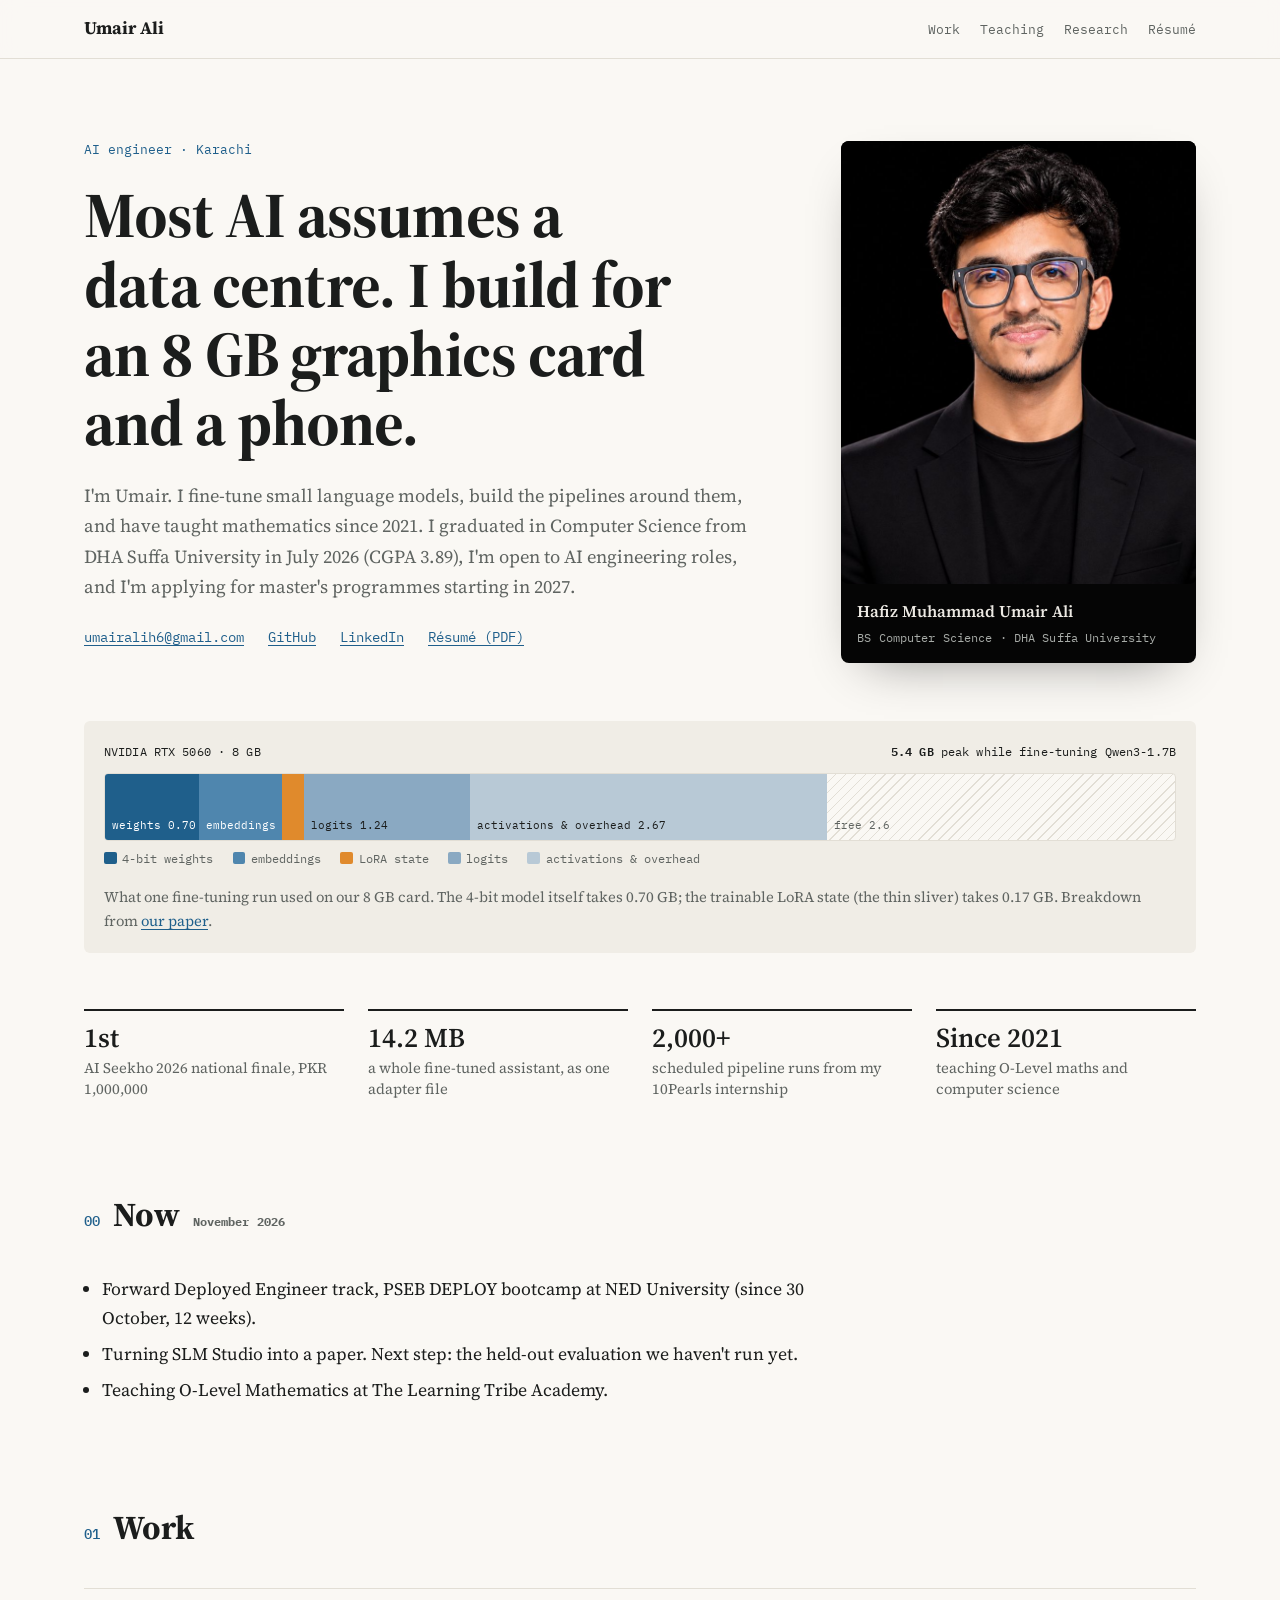
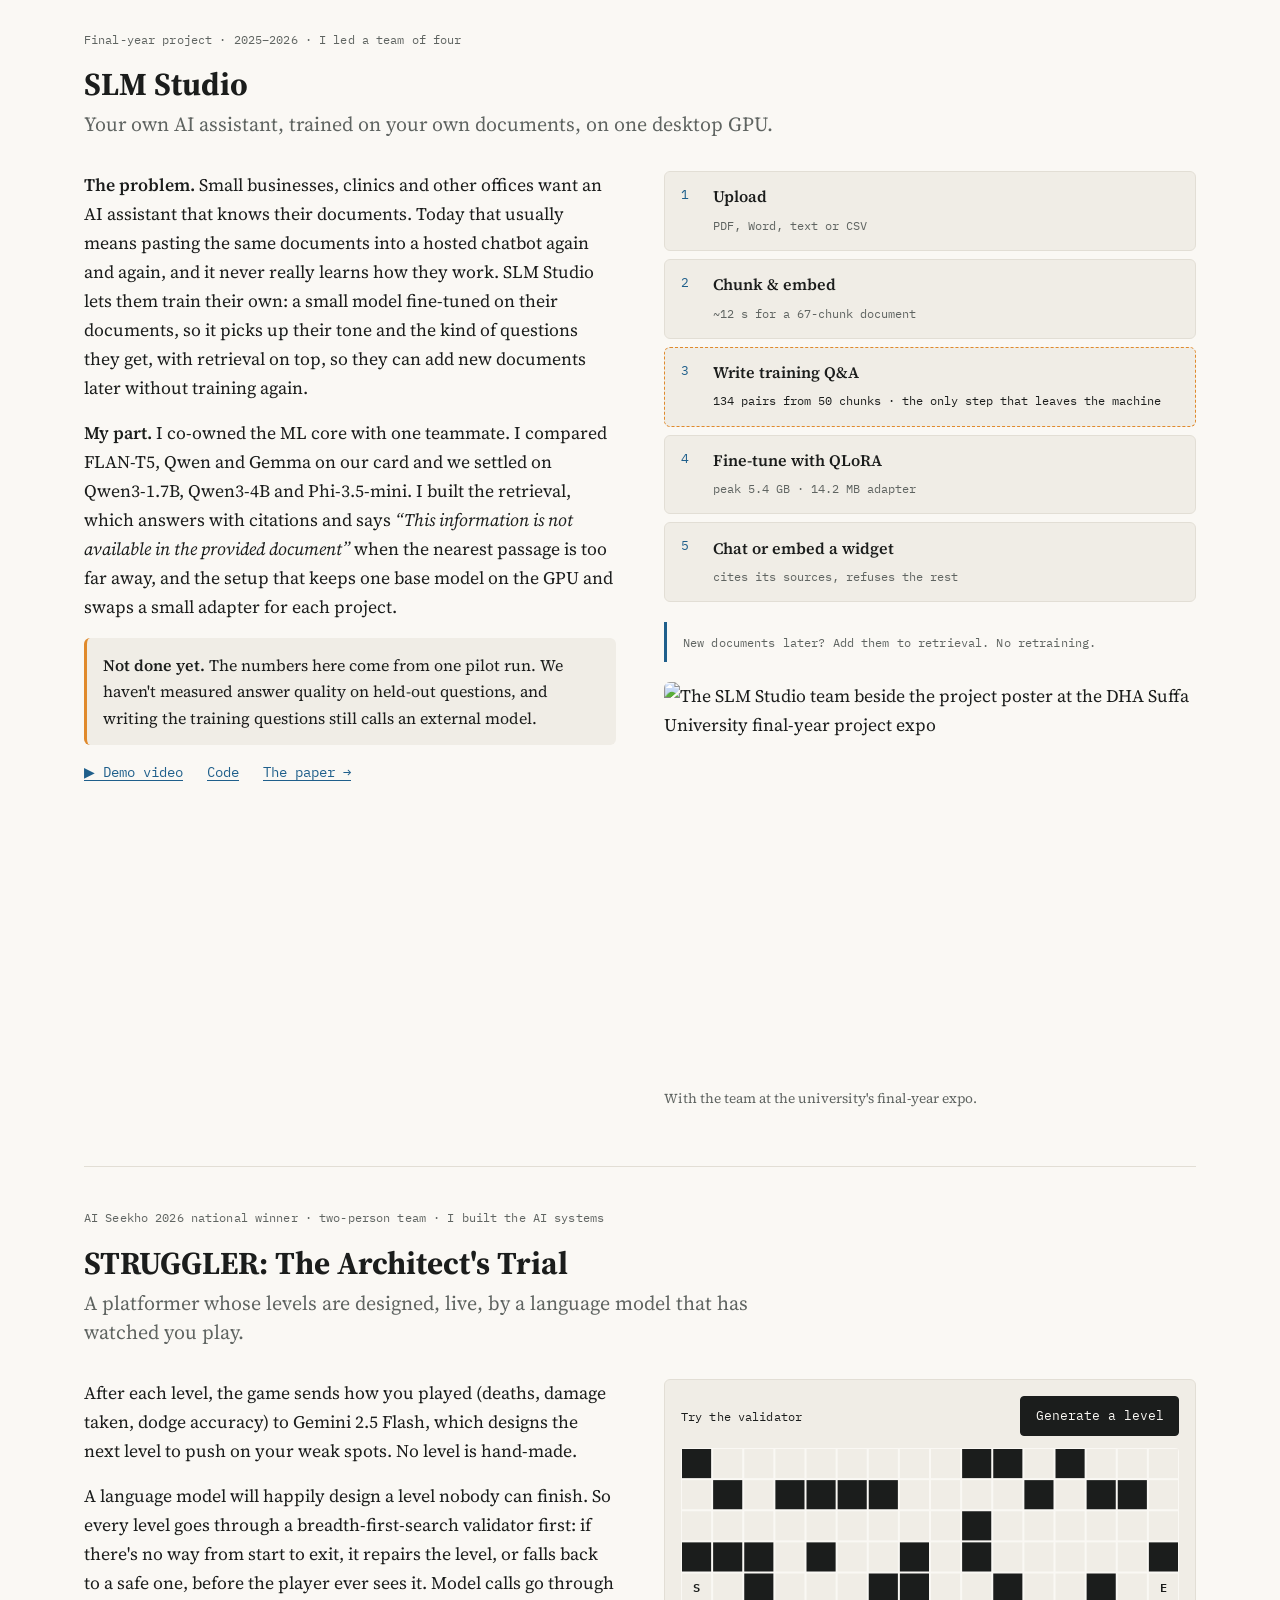
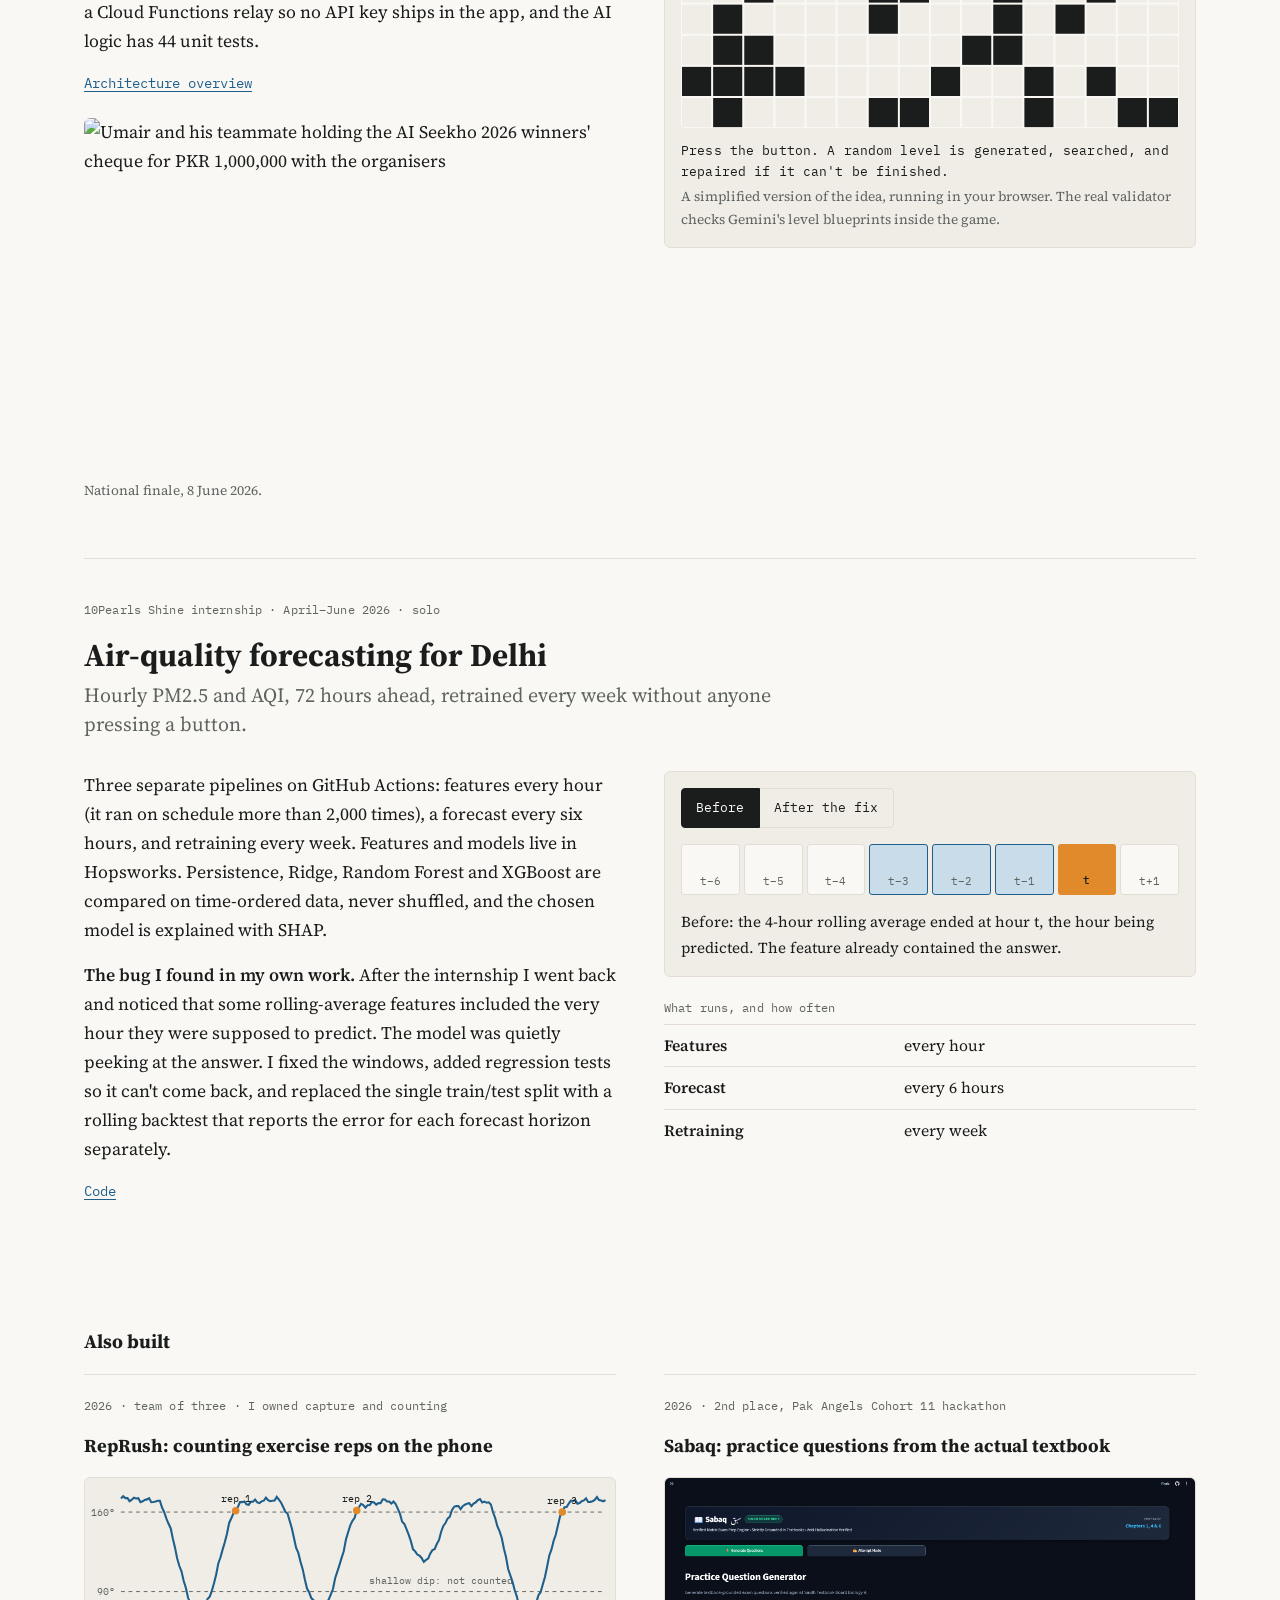
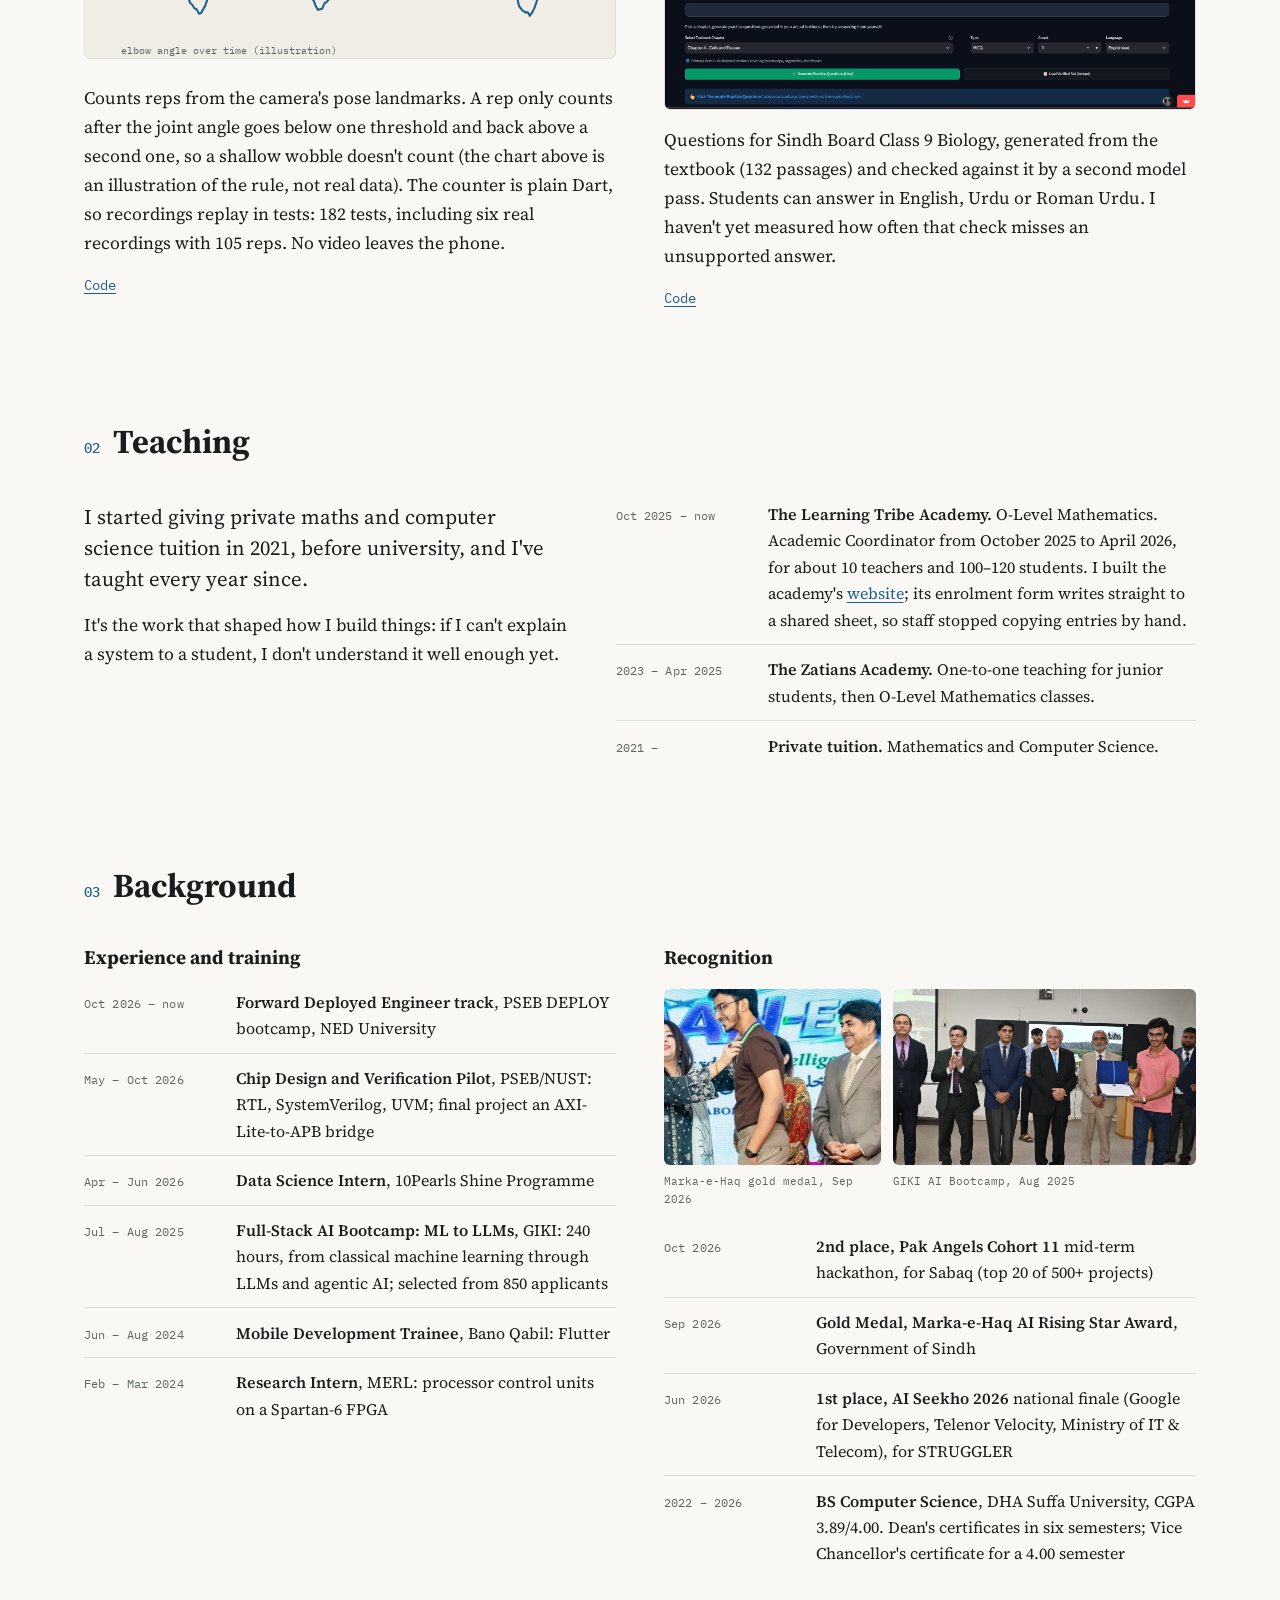
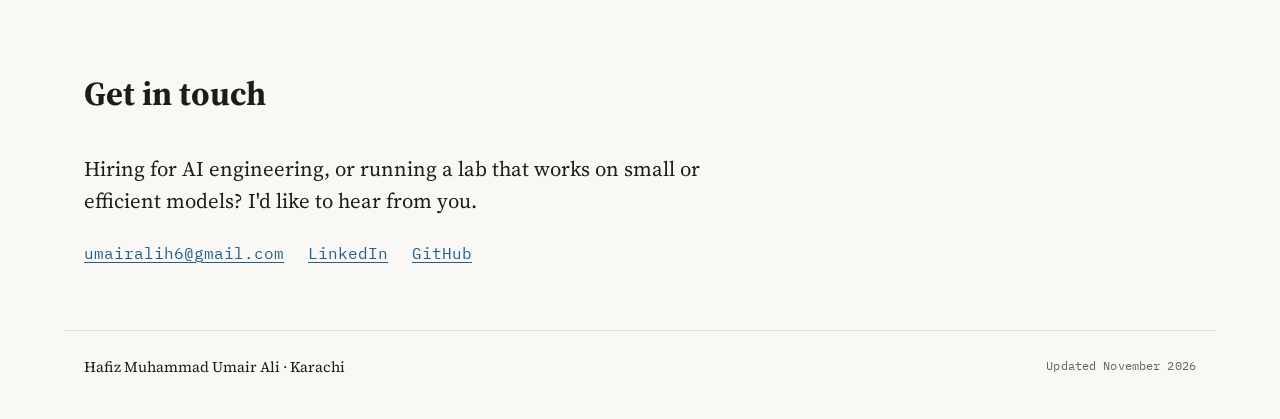
==== commit bbcc3d93: "Redesign portfolio: new hero, project visuals, research page" ====
--- a/index.html
+++ b/index.html
@@ -3,669 +3,277 @@
 <head>
 <meta charset="UTF-8">
 <meta name="viewport" content="width=device-width, initial-scale=1.0">
-<title>Hafiz Muhammad Umair Ali · AI/ML Engineer</title>
-<meta name="description" content="AI/ML engineer in Karachi. QLoRA fine-tuning and RAG for small language models, on-device pose estimation, forecasting pipelines. 1st place, AI Seekho 2026.">
-<link rel="icon" type="image/svg+xml" href="assets/favicon.svg">
+<title>Umair Ali</title>
+<meta name="description" content="Umair Ali, AI engineer in Karachi. Most AI assumes a data centre; I build for an 8 GB graphics card and a phone.">
 <meta property="og:type" content="website">
-<meta property="og:title" content="Hafiz Muhammad Umair Ali · AI/ML Engineer">
-<meta property="og:description" content="QLoRA fine-tuning and RAG for small language models, on-device pose estimation, forecasting pipelines. 1st place, AI Seekho 2026.">
-<meta property="og:image" content="https://umair-ali.vercel.app/assets/portrait.jpg">
+<meta property="og:title" content="Umair Ali">
+<meta property="og:description" content="Most AI assumes a data centre. I build for an 8 GB graphics card and a phone.">
+<meta property="og:image" content="https://umair-ali.vercel.app/assets/umair-headshot.jpg">
 <meta name="twitter:card" content="summary_large_image">
 <link rel="preconnect" href="https://fonts.googleapis.com">
 <link rel="preconnect" href="https://fonts.gstatic.com" crossorigin>
-<link href="https://fonts.googleapis.com/css2?family=Fraunces:opsz,wght@9..144,400;9..144,500;9..144,600&family=Space+Grotesk:wght@400;500;600;700&family=JetBrains+Mono:wght@400;500&display=swap" rel="stylesheet">
-<style>
-:root{
-  --bg:#0a0d0c; --surf:#101412; --surf2:#151a18;
-  --border:rgba(255,255,255,.09); --border-2:rgba(255,255,255,.16);
-  --ink:#eef2ef; --ink-dim:#a3b0aa; --ink-mute:#77837d;
-  --accent:#d4a949; --accent-dim:#8a713a;
-  --sig:#4f7a68; --sig-l:#7fae98;
-  --mono:'JetBrains Mono',ui-monospace,monospace;
-  --serif:'Fraunces',Georgia,serif;
-}
-*,*::before,*::after{box-sizing:border-box;margin:0;padding:0}
-html{scroll-behavior:smooth}
-body{background:var(--bg);color:var(--ink);font-family:'Space Grotesk',system-ui,sans-serif;line-height:1.6;overflow-x:hidden}
-::selection{background:var(--sig);color:#fff}
-img{display:block;max-width:100%;height:auto}
-a{color:inherit;text-decoration:none}
-:focus-visible{outline:2px solid var(--accent);outline-offset:3px}
-@media (prefers-reduced-motion:reduce){html{scroll-behavior:auto}*{transition:none!important;animation:none!important}}
-
-/* nav */
-nav{position:fixed;inset:0 0 auto 0;z-index:50;display:flex;align-items:center;justify-content:space-between;padding:1rem 2.4rem;background:rgba(10,13,12,.85);backdrop-filter:blur(14px);border-bottom:1px solid var(--border)}
-.logo{font-family:var(--mono);font-size:.92rem;letter-spacing:.04em}
-.logo span{color:var(--accent)}
-.nav-links{display:flex;gap:2rem;list-style:none;align-items:center}
-.nav-links a{font-size:.8rem;color:var(--ink-dim);transition:color .2s}
-.nav-links a:hover{color:var(--ink)}
-.nav-cta{border:1px solid var(--border-2);padding:.42rem 1rem;border-radius:2px}
-.nav-cta:hover{border-color:var(--accent);color:var(--accent)!important}
-.burger{display:none;background:none;border:0;color:var(--ink);font-size:1.3rem;width:44px;height:44px;cursor:pointer}
-@media(max-width:860px){
-  nav{padding:.9rem 1rem}
-  .nav-links{display:none;position:absolute;top:100%;left:0;right:0;flex-direction:column;gap:0;background:rgba(10,13,12,.98);border-bottom:1px solid var(--border)}
-  .nav-links.open{display:flex}
-  .nav-links li{width:100%}
-  .nav-links a{display:block;padding:1rem 1.4rem;border-top:1px solid var(--border);font-size:.9rem}
-  .nav-cta{border:0}
-  .burger{display:block}
-}
-
-/* shell */
-section{padding:6rem 2.4rem}
-@media(max-width:600px){section{padding:4rem 1rem}}
-.wrap{max-width:1180px;margin:0 auto}
-.alt{background:var(--surf)}
-.sec-head{margin-bottom:2.8rem;max-width:760px}
-.sec-num{font-family:var(--mono);font-size:.72rem;color:var(--ink-mute);letter-spacing:.1em;text-transform:uppercase}
-.sec-title{font-family:var(--serif);font-size:clamp(1.8rem,3.4vw,2.6rem);font-weight:500;line-height:1.15;margin:.4rem 0 .8rem}
-.sec-sub{color:var(--ink-dim);font-size:.98rem}
-
-/* hero */
-#hero{min-height:92vh;display:flex;align-items:center;padding:7.5rem 2.4rem 4rem}
-@media(max-width:600px){#hero{padding:6rem 1rem 3rem}}
-.hero-wrap{max-width:1180px;margin:0 auto;width:100%;display:grid;grid-template-columns:1.3fr .9fr;gap:4rem;align-items:center}
-.eyebrow{font-family:var(--mono);font-size:.72rem;letter-spacing:.14em;text-transform:uppercase;color:var(--accent);display:flex;align-items:center;gap:.6rem;margin-bottom:1.4rem}
-.eyebrow::before{content:'';width:7px;height:7px;border-radius:50%;background:var(--sig-l);box-shadow:0 0 10px var(--sig-l)}
-.hero-title{font-family:var(--serif);font-weight:500;font-size:clamp(2.2rem,4.8vw,3.9rem);line-height:1.06;letter-spacing:-.01em;margin-bottom:1.4rem}
-.hero-title em{font-style:italic;color:var(--accent);font-weight:400}
-.hero-desc{color:var(--ink-dim);font-size:1.03rem;max-width:560px;margin-bottom:2rem;line-height:1.75}
-.hero-desc strong{color:var(--ink);font-weight:600}
-.btns{display:flex;gap:.8rem;flex-wrap:wrap;margin-bottom:2.6rem}
-.btn{padding:.8rem 1.5rem;font-size:.86rem;font-weight:600;border-radius:2px;border:1px solid var(--border-2);transition:all .2s;display:inline-flex;gap:.45rem;align-items:center}
-.btn:hover{border-color:var(--accent);color:var(--accent)}
-.btn.primary{background:var(--ink);color:var(--bg);border-color:var(--ink)}
-.btn.primary:hover{background:transparent;color:var(--ink)}
-.stats{display:grid;grid-template-columns:repeat(4,1fr);gap:1rem;border-top:1px solid var(--border);padding-top:1.3rem;max-width:600px}
-.stat b{font-family:var(--serif);font-size:1.5rem;font-weight:600;color:var(--accent);display:block;line-height:1.2}
-.stat span{font-size:.7rem;color:var(--ink-mute);letter-spacing:.03em;line-height:1.35;display:block;margin-top:.25rem}
-.hero-photo{position:relative}
-.hero-photo figure{border:1px solid var(--border);border-radius:3px;overflow:hidden;aspect-ratio:4/5;position:relative}
-.hero-photo img{width:100%;height:100%;object-fit:cover;object-position:50% 30%}
-.photo-tag{position:absolute;left:0;bottom:0;background:var(--ink);color:var(--bg);font-family:var(--mono);font-size:.68rem;padding:.45rem .8rem}
-@media(max-width:860px){.hero-wrap{grid-template-columns:1fr;gap:2.4rem}.hero-photo{max-width:320px}.stats{grid-template-columns:repeat(2,1fr)}}
-
-/* project case */
-.case{border:1px solid var(--border);border-radius:4px;background:var(--surf2);margin-bottom:2rem;overflow:hidden}
-.case-head{padding:2rem 2.2rem 0;display:flex;justify-content:space-between;gap:1.5rem;flex-wrap:wrap;align-items:flex-start}
-@media(max-width:600px){.case-head{padding:1.4rem 1.1rem 0}}
-.tag{font-family:var(--mono);font-size:.66rem;color:var(--accent);text-transform:uppercase;letter-spacing:.1em;border:1px solid rgba(212,169,73,.35);padding:.22rem .6rem;border-radius:20px;display:inline-block;margin-bottom:.7rem}
-.case-title{font-family:var(--serif);font-size:clamp(1.4rem,2.6vw,1.9rem);font-weight:500;line-height:1.2}
-.case-sub{color:var(--ink-dim);font-size:.95rem;margin-top:.4rem;max-width:640px}
-.links{display:flex;gap:1.2rem;flex-wrap:wrap;font-size:.82rem;font-weight:600}
-.links a{color:var(--sig-l);border-bottom:1px solid transparent}
-.links a:hover{color:var(--accent);border-bottom-color:var(--accent)}
-.links .muted{color:var(--ink-mute);font-weight:500}
-.case-grid{display:grid;grid-template-columns:1.05fr 1fr;gap:2.2rem;padding:1.6rem 2.2rem 2.2rem}
-.case-grid.flip{grid-template-columns:1fr 1.05fr}
-@media(max-width:900px){.case-grid,.case-grid.flip{grid-template-columns:1fr;padding:1.2rem 1.1rem 1.4rem;gap:1.6rem}}
-.label{font-family:var(--mono);font-size:.68rem;color:var(--ink-mute);text-transform:uppercase;letter-spacing:.1em;margin:0 0 .55rem}
-.problem{color:var(--ink-dim);font-size:.92rem;margin-bottom:1.3rem;line-height:1.7}
-.bul{list-style:none;margin-bottom:1.3rem}
-.bul li{font-size:.88rem;color:var(--ink-dim);padding:.28rem 0 .28rem 1.15rem;position:relative;line-height:1.65}
-.bul li::before{content:'';position:absolute;left:0;top:.82rem;width:6px;height:1px;background:var(--sig-l)}
-.bul li strong{color:var(--ink);font-weight:600}
-.nums{display:grid;grid-template-columns:repeat(auto-fit,minmax(120px,1fr));gap:.7rem;margin-bottom:1.3rem}
-.num{border-left:2px solid var(--sig);padding:.1rem 0 .1rem .8rem}
-.num b{font-family:var(--serif);font-size:1.3rem;color:var(--ink);font-weight:600;display:block;line-height:1.2}
-.num span{font-size:.72rem;color:var(--ink-mute);line-height:1.35;display:block}
-.stack{display:flex;flex-wrap:wrap;gap:.4rem}
-.stack span{font-family:var(--mono);font-size:.68rem;color:var(--ink-dim);border:1px solid var(--border);padding:.2rem .6rem;border-radius:20px}
-figure.shot{border:1px solid var(--border);border-radius:3px;overflow:hidden;background:var(--bg)}
-figure.shot img{width:100%}
-figcaption,.cap{font-size:.74rem;color:var(--ink-mute);padding:.6rem .2rem 0;line-height:1.5}
-figure.shot figcaption{padding:.55rem .8rem .7rem}
-.visual-stack{display:flex;flex-direction:column;gap:1.4rem;min-width:0}
-.phones{display:grid;grid-template-columns:1fr 1fr;gap:1rem;max-width:460px;margin:0 auto}
-.phones figure{background:transparent;border:0}
-.panel{border:1px solid var(--border);border-radius:3px;background:var(--bg);padding:1rem 1rem .6rem}
-.panel h4{font-size:.82rem;font-weight:600;margin-bottom:.15rem}
-.panel .cap{padding:.2rem 0 .5rem}
-
-/* flow */
-.flow{display:flex;flex-wrap:wrap;align-items:stretch;gap:.4rem;list-style:none}
-.flow li{flex:1 1 120px;border:1px solid var(--border);border-radius:3px;padding:.6rem .7rem;background:var(--surf);position:relative;font-size:.78rem;color:var(--ink-dim);line-height:1.4}
-.flow li b{display:block;color:var(--ink);font-size:.8rem;font-weight:600;margin-bottom:.15rem}
-.flow li.hl{border-color:rgba(212,169,73,.5)}
-.flow li.hl b{color:var(--accent)}
-.flow li.ok{border-color:rgba(127,174,152,.5)}
-
-/* leakage timeline */
-.tl-grid{display:grid;grid-template-columns:5.2rem repeat(6,1fr);gap:4px;align-items:center;font-family:var(--mono);font-size:.68rem}
-.tl-grid .h{color:var(--ink-mute);text-align:center}
-.tl-grid .rl{color:var(--ink-dim);font-size:.66rem}
-.cell{height:22px;border-radius:2px;background:var(--surf);border:1px solid var(--border)}
-.cell.in{background:rgba(127,174,152,.35);border-color:var(--sig-l)}
-.cell.bad{background:rgba(224,114,74,.4);border-color:#e0724a}
-.cell.tgt{background:transparent;border:1px dashed var(--accent)}
-
-/* chart */
-.chart{position:relative}
-.chart svg{width:100%;height:auto;display:block;overflow:visible}
-@media(max-width:600px){.chart{overflow-x:auto;-webkit-overflow-scrolling:touch}.chart svg{min-width:500px}.chart::after{content:"Scroll sideways →";display:block;font-size:.68rem;color:var(--ink-mute);padding-top:.3rem}}
-.chart text{font-family:var(--mono);font-size:12px;fill:var(--ink-mute)}
-.tip{position:absolute;pointer-events:none;background:var(--surf2);border:1px solid var(--border-2);color:var(--ink);font-family:var(--mono);font-size:.7rem;padding:.35rem .55rem;border-radius:3px;white-space:nowrap;opacity:0;transform:translate(-50%,-120%);transition:opacity .1s}
-.tip.on{opacity:1}
-details.table-view{margin-top:.2rem}
-details.table-view summary{font-size:.72rem;color:var(--ink-mute);cursor:pointer;padding:.3rem 0}
-details.table-view table{width:100%;border-collapse:collapse;font-family:var(--mono);font-size:.7rem;color:var(--ink-dim);margin:.4rem 0}
-details.table-view td,details.table-view th{border-bottom:1px solid var(--border);padding:.3rem .4rem;text-align:left}
-details.table-view th{color:var(--ink-mute);font-weight:500}
-
-/* compact cards */
-.mini-grid{display:grid;grid-template-columns:repeat(auto-fit,minmax(300px,1fr));gap:1.2rem}
-.mini{border:1px solid var(--border);border-radius:4px;padding:1.6rem;background:var(--surf2);display:flex;flex-direction:column}
-.mini .bul{flex:1}
-
-/* experience */
-.tl{border-left:1px solid var(--border);padding-left:2rem;max-width:860px}
-.trow{position:relative;padding-bottom:2.4rem}
-.trow:last-child{padding-bottom:0}
-.trow::before{content:'';position:absolute;left:-2.32rem;top:.45rem;width:9px;height:9px;border-radius:50%;background:var(--sig-l);box-shadow:0 0 0 4px var(--surf)}
-.trow-head{display:flex;justify-content:space-between;flex-wrap:wrap;gap:.4rem}
-.trole{font-size:1.05rem;font-weight:600}
-.tco{font-family:var(--mono);font-size:.78rem;color:var(--sig-l)}
-.tdate{font-family:var(--mono);font-size:.72rem;color:var(--ink-mute)}
-
-/* about */
-.about{display:grid;grid-template-columns:.85fr 1.15fr;gap:3.4rem;align-items:start}
-@media(max-width:860px){.about{grid-template-columns:1fr;gap:2rem}}
-.about p{color:var(--ink-dim);font-size:.97rem;line-height:1.85;margin-bottom:1.1rem}
-.about p strong{color:var(--ink);font-weight:600}
-.cred{display:flex;flex-direction:column;gap:.9rem;margin-top:1.6rem}
-.cred div{display:grid;grid-template-columns:3.4rem 1fr;gap:.8rem;border-bottom:1px solid var(--border);padding-bottom:.9rem}
-.cred div:last-child{border-bottom:0}
-.cred i{font-style:normal;font-family:var(--mono);font-size:.72rem;color:var(--sig-l);padding-top:.15rem}
-.cred b{display:block;font-size:.93rem}
-.cred span{font-size:.8rem;color:var(--ink-mute)}
-
-/* skills */
-.skills{display:grid;grid-template-columns:repeat(auto-fit,minmax(260px,1fr));gap:1.1rem}
-.sk{border:1px solid var(--border);border-radius:4px;padding:1.4rem}
-.sk h3{font-family:var(--mono);font-size:.72rem;color:var(--accent);text-transform:uppercase;letter-spacing:.08em;font-weight:500;margin-bottom:.9rem}
-.sk ul{list-style:none}
-.sk li{font-size:.86rem;padding:.3rem 0;border-bottom:1px solid var(--border);display:flex;justify-content:space-between;gap:.8rem}
-.sk li:last-child{border-bottom:0}
-.sk li span{color:var(--ink-mute);font-size:.72rem;font-family:var(--mono);text-align:right}
-
-/* contact */
-#contact{text-align:center}
-.contact-links{display:flex;justify-content:center;gap:.8rem;flex-wrap:wrap;margin-top:2rem}
-footer{padding:2rem 2.4rem;border-top:1px solid var(--border);display:flex;justify-content:space-between;flex-wrap:wrap;gap:.6rem;font-family:var(--mono);font-size:.72rem;color:var(--ink-mute)}
-@media(max-width:600px){footer{padding:1.6rem 1rem}}
-
-.fu{opacity:0;transform:translateY(18px);transition:opacity .6s ease,transform .6s ease}
-.fu.vis{opacity:1;transform:none}
-.no-js .fu{opacity:1;transform:none}
-</style>
+<link href="https://fonts.googleapis.com/css2?family=Source+Serif+4:ital,opsz,wght@0,8..60,400;0,8..60,600;0,8..60,700;1,8..60,400&family=IBM+Plex+Mono:wght@400;500&display=swap" rel="stylesheet">
+<link rel="stylesheet" href="assets/css/site.css">
 </head>
-<body class="no-js">
-
-<nav aria-label="Main">
-  <a href="#hero" class="logo">HMU<span>.</span>ALI</a>
-  <ul class="nav-links" id="navLinks">
-    <li><a href="#work">Work</a></li>
-    <li><a href="#experience">Experience</a></li>
-    <li><a href="#about">About</a></li>
-    <li><a href="#skills">Skills</a></li>
-    <li><a href="assets/Hafiz_Umair_Ali_Resume.pdf">Résumé</a></li>
-    <li><a href="#contact" class="nav-cta">Contact</a></li>
+<body>
+
+<header class="top">
+  <div class="top-in">
+    <a href="index.html" class="name">Umair Ali</a>
+    <nav>
+      <a href="#work">Work</a>
+      <a href="#teaching">Teaching</a>
+      <a href="research.html">Research</a>
+      <a href="assets/Umair_Ali_AI_Engineer_Resume.pdf">Résumé</a>
+    </nav>
+  </div>
+</header>
+
+<main>
+
+<!-- HERO -->
+<section class="hero wrap">
+ <div class="hero-top">
+  <div class="hero-text">
+  <p class="kicker">AI engineer · Karachi</p>
+  <h1>Most AI assumes a data centre. I build for an 8&nbsp;GB graphics card and a phone.</h1>
+  <p class="hero-sub">I'm Umair. I fine-tune small language models, build the pipelines around them, and have taught mathematics since 2021. I graduated in Computer Science from DHA Suffa University in July 2026 (CGPA 3.89), I'm open to AI engineering roles, and I'm applying for master's programmes starting in 2027.</p>
+  <p class="links">
+    <a href="mailto:umairalih6@gmail.com">umairalih6@gmail.com</a>
+    <a href="https://github.com/UH-ALI">GitHub</a>
+    <a href="https://www.linkedin.com/in/hafiz-umair-ali/">LinkedIn</a>
+    <a href="assets/Umair_Ali_AI_Engineer_Resume.pdf">Résumé (PDF)</a>
+  </p>
+  </div>
+  <figure class="headshot">
+    <img src="assets/umair-headshot.jpg" alt="Portrait of Umair Ali" width="900" height="900">
+    <figcaption><b>Hafiz Muhammad Umair Ali</b><span class="mono">BS Computer Science · DHA Suffa University</span></figcaption>
+  </figure>
+ </div>
+
+  <figure class="membar reveal" aria-labelledby="membar-cap">
+    <div class="membar-head">
+      <span class="mono">NVIDIA RTX 5060 · 8 GB</span>
+      <span class="mono"><b>5.4 GB</b> peak while fine-tuning Qwen3-1.7B</span>
+    </div>
+    <div class="bar" role="img" aria-label="8 GB of GPU memory: 0.70 GB frozen 4-bit weights, 0.62 GB embeddings, 0.17 GB LoRA training state, 1.24 GB output logits, 2.67 GB activations and overhead, 2.6 GB free">
+      <span class="seg s1" style="--w:8.75%"><i>weights 0.70</i></span>
+      <span class="seg s2" style="--w:7.75%"><i>embeddings 0.62</i></span>
+      <span class="seg s3" style="--w:2.1%"></span>
+      <span class="seg s4" style="--w:15.5%"><i>logits 1.24</i></span>
+      <span class="seg s5" style="--w:33.4%"><i>activations &amp; overhead 2.67</i></span>
+      <span class="seg free" style="--w:32.5%"><i>free 2.6</i></span>
+    </div>
+    <p class="legend"><span><i style="background:var(--seg1)"></i>4-bit weights</span><span><i style="background:var(--seg2)"></i>embeddings</span><span><i style="background:var(--seg3)"></i>LoRA state</span><span><i style="background:var(--seg4)"></i>logits</span><span><i style="background:var(--seg5)"></i>activations &amp; overhead</span></p>
+    <figcaption id="membar-cap">What one fine-tuning run used on our 8&nbsp;GB card. The 4-bit model itself takes 0.70&nbsp;GB; the trainable LoRA state (the thin sliver) takes 0.17&nbsp;GB. Breakdown from <a href="research.html">our paper</a>.</figcaption>
+  </figure>
+</section>
+
+<!-- PROOF STRIP -->
+<section class="strip wrap" aria-label="At a glance">
+  <div><b>1st</b><span>AI Seekho 2026 national finale, PKR 1,000,000</span></div>
+  <div><b>14.2 MB</b><span>a whole fine-tuned assistant, as one adapter file</span></div>
+  <div><b>2,000+</b><span>scheduled pipeline runs from my 10Pearls internship</span></div>
+  <div><b>Since 2021</b><span>teaching O-Level maths and computer science</span></div>
+</section>
+
+<!-- NOW -->
+<section class="now wrap" aria-labelledby="now-h">
+  <h2 id="now-h"><span class="num">00</span> Now <span class="mono dim">November 2026</span></h2>
+  <ul>
+    <li>Forward Deployed Engineer track, PSEB DEPLOY bootcamp at NED University (since 30 October, 12 weeks).</li>
+    <li>Turning SLM Studio into a paper. Next step: the held-out evaluation we haven't run yet.</li>
+    <li>Teaching O-Level Mathematics at The Learning Tribe Academy.</li>
   </ul>
-  <button class="burger" id="burgerBtn" aria-label="Open menu" aria-expanded="false" aria-controls="navLinks">☰</button>
-</nav>
-
-<main>
-<section id="hero">
-  <div class="hero-wrap">
+</section>
+
+<!-- WORK -->
+<section id="work" class="wrap">
+  <h2><span class="num">01</span> Work</h2>
+
+  <!-- SLM STUDIO -->
+  <article class="case reveal">
+    <div class="case-head">
+      <p class="mono dim">Final-year project · 2025–2026 · I led a team of four</p>
+      <h3>SLM Studio</h3>
+      <p class="case-line">Your own AI assistant, trained on your own documents, on one desktop GPU.</p>
+    </div>
+
+    <div class="case-grid">
+      <div class="prose">
+        <p><b>The problem.</b> Small businesses, clinics and other offices want an AI assistant that knows their documents. Today that usually means pasting the same documents into a hosted chatbot again and again, and it never really learns how they work. SLM Studio lets them train their own: a small model fine-tuned on their documents, so it picks up their tone and the kind of questions they get, with retrieval on top, so they can add new documents later without training again.</p>
+        <p><b>My part.</b> I co-owned the ML core with one teammate. I compared FLAN-T5, Qwen and Gemma on our card and we settled on Qwen3-1.7B, Qwen3-4B and Phi-3.5-mini. I built the retrieval, which answers with citations and says <q>This information is not available in the provided document</q> when the nearest passage is too far away, and the setup that keeps one base model on the GPU and swaps a small adapter for each project.</p>
+        <p class="gap"><b>Not done yet.</b> The numbers here come from one pilot run. We haven't measured answer quality on held-out questions, and writing the training questions still calls an external model.</p>
+        <p class="actions"><a href="https://youtu.be/X7gBo-rPkks">▶ Demo video</a><a href="https://github.com/UH-ALI/SLM-Studio">Code</a><a href="research.html">The paper →</a></p>
+      </div>
+
+      <div class="visual">
+        <ol class="flow" aria-label="SLM Studio pipeline">
+          <li><b>Upload</b><span>PDF, Word, text or CSV</span></li>
+          <li><b>Chunk &amp; embed</b><span>~12 s for a 67-chunk document</span></li>
+          <li class="out"><b>Write training Q&amp;A</b><span>134 pairs from 50 chunks · the only step that leaves the machine</span></li>
+          <li><b>Fine-tune with QLoRA</b><span>peak 5.4 GB · 14.2 MB adapter</span></li>
+          <li><b>Chat or embed a widget</b><span>cites its sources, refuses the rest</span></li>
+        </ol>
+        <p class="loop mono">New documents later? Add them to retrieval. No retraining.</p>
+        <figure>
+          <img src="assets/fyp-team.jpg" alt="The SLM Studio team beside the project poster at the DHA Suffa University final-year project expo" loading="lazy" width="1280" height="960">
+          <figcaption>With the team at the university's final-year expo.</figcaption>
+        </figure>
+      </div>
+    </div>
+  </article>
+
+  <!-- STRUGGLER -->
+  <article class="case reveal">
+    <div class="case-head">
+      <p class="mono dim">AI Seekho 2026 national winner · two-person team · I built the AI systems</p>
+      <h3>STRUGGLER: The Architect's Trial</h3>
+      <p class="case-line">A platformer whose levels are designed, live, by a language model that has watched you play.</p>
+    </div>
+
+    <div class="case-grid">
+      <div class="prose">
+        <p>After each level, the game sends how you played (deaths, damage taken, dodge accuracy) to Gemini 2.5 Flash, which designs the next level to push on your weak spots. No level is hand-made.</p>
+        <p>A language model will happily design a level nobody can finish. So every level goes through a breadth-first-search validator first: if there's no way from start to exit, it repairs the level, or falls back to a safe one, before the player ever sees it. Model calls go through a Cloud Functions relay so no API key ships in the app, and the AI logic has 44 unit tests.</p>
+        <p class="actions"><a href="https://github.com/UH-ALI/Struggler-overview">Architecture overview</a></p>
+        <figure>
+          <img src="assets/hackathon-win.jpg" alt="Umair and his teammate holding the AI Seekho 2026 winners' cheque for PKR 1,000,000 with the organisers" loading="lazy" width="1600" height="1066">
+          <figcaption>National finale, 8 June 2026.</figcaption>
+        </figure>
+      </div>
+
+      <div class="visual">
+        <div class="bfs" id="bfs">
+          <div class="bfs-head">
+            <span class="mono">Try the validator</span>
+            <button type="button" id="bfsBtn">Generate a level</button>
+          </div>
+          <canvas id="bfsCanvas" width="560" height="320" aria-label="Grid level: start on the left, exit on the right"></canvas>
+          <p class="bfs-log mono" id="bfsLog" aria-live="polite">Press the button. A random level is generated, searched, and repaired if it can't be finished.</p>
+          <p class="note">A simplified version of the idea, running in your browser. The real validator checks Gemini's level blueprints inside the game.</p>
+        </div>
+      </div>
+    </div>
+  </article>
+
+  <!-- AQI -->
+  <article class="case reveal">
+    <div class="case-head">
+      <p class="mono dim">10Pearls Shine internship · April–June 2026 · solo</p>
+      <h3>Air-quality forecasting for Delhi</h3>
+      <p class="case-line">Hourly PM2.5 and AQI, 72 hours ahead, retrained every week without anyone pressing a button.</p>
+    </div>
+
+    <div class="case-grid">
+      <div class="prose">
+        <p>Three separate pipelines on GitHub Actions: features every hour (it ran on schedule more than 2,000 times), a forecast every six hours, and retraining every week. Features and models live in Hopsworks. Persistence, Ridge, Random Forest and XGBoost are compared on time-ordered data, never shuffled, and the chosen model is explained with SHAP.</p>
+        <p><b>The bug I found in my own work.</b> After the internship I went back and noticed that some rolling-average features included the very hour they were supposed to predict. The model was quietly peeking at the answer. I fixed the windows, added regression tests so it can't come back, and replaced the single train/test split with a rolling backtest that reports the error for each forecast horizon separately.</p>
+        <p class="actions"><a href="https://github.com/UH-ALI/air-quality-aqi-forecast">Code</a></p>
+      </div>
+
+      <div class="visual">
+        <div class="leak" id="leak">
+          <div class="seg-btns" role="group" aria-label="Show the feature window">
+            <button type="button" data-mode="before" aria-pressed="true">Before</button>
+            <button type="button" data-mode="after" aria-pressed="false">After the fix</button>
+          </div>
+          <div class="hours" aria-hidden="true"></div>
+          <p class="leak-cap" id="leakCap"></p>
+        </div>
+        <table class="schedule">
+          <caption class="mono">What runs, and how often</caption>
+          <tr><th scope="row">Features</th><td>every hour</td></tr>
+          <tr><th scope="row">Forecast</th><td>every 6 hours</td></tr>
+          <tr><th scope="row">Retraining</th><td>every week</td></tr>
+        </table>
+      </div>
+    </div>
+  </article>
+
+  <h3 class="sub">Also built</h3>
+  <div class="small">
+    <article class="reveal">
+      <p class="mono dim">2026 · team of three · I owned capture and counting</p>
+      <h4>RepRush: counting exercise reps on the phone</h4>
+      <svg class="rep" id="repChart" viewBox="0 0 560 190" role="img" aria-label="Illustration: elbow angle over time crossing two thresholds; three full reps counted, one shallow dip ignored"></svg>
+      <p>Counts reps from the camera's pose landmarks. A rep only counts after the joint angle goes below one threshold and back above a second one, so a shallow wobble doesn't count (the chart above is an illustration of the rule, not real data). The counter is plain Dart, so recordings replay in tests: 182 tests, including six real recordings with 105 reps. No video leaves the phone.</p>
+      <p class="actions"><a href="https://github.com/UH-ALI/RepRush">Code</a></p>
+    </article>
+    <article class="reveal">
+      <p class="mono dim">2026 · 2nd place, Pak Angels Cohort 11 hackathon</p>
+      <h4>Sabaq: practice questions from the actual textbook</h4>
+      <img src="assets/sabaq-dashboard.png" alt="Sabaq question generator for Class 9 Biology, showing chapter and question settings" loading="lazy">
+      <p>Questions for Sindh Board Class 9 Biology, generated from the textbook (132 passages) and checked against it by a second model pass. Students can answer in English, Urdu or Roman Urdu. I haven't yet measured how often that check misses an unsupported answer.</p>
+      <p class="actions"><a href="https://github.com/UH-ALI/Sabaq">Code</a></p>
+    </article>
+  </div>
+</section>
+
+<!-- TEACHING -->
+<section id="teaching" class="wrap">
+  <h2><span class="num">02</span> Teaching</h2>
+  <div class="teach">
+    <div class="prose">
+      <p class="lead">I started giving private maths and computer science tuition in 2021, before university, and I've taught every year since.</p>
+      <p>It's the work that shaped how I build things: if I can't explain a system to a student, I don't understand it well enough yet.</p>
+    </div>
+    <ul class="timeline">
+      <li><span class="mono dim">Oct 2025 – now</span><div><b>The Learning Tribe Academy.</b> O-Level Mathematics. Academic Coordinator from October 2025 to April 2026, for about 10 teachers and 100–120 students. I built the academy's <a href="https://github.com/UH-ALI/learning-tribe">website</a>; its enrolment form writes straight to a shared sheet, so staff stopped copying entries by hand.</div></li>
+      <li><span class="mono dim">2023 – Apr 2025</span><div><b>The Zatians Academy.</b> One-to-one teaching for junior students, then O-Level Mathematics classes.</div></li>
+      <li><span class="mono dim">2021 –</span><div><b>Private tuition.</b> Mathematics and Computer Science.</div></li>
+    </ul>
+  </div>
+</section>
+
+<!-- BACKGROUND -->
+<section id="background" class="wrap">
+  <h2><span class="num">03</span> Background</h2>
+  <div class="two">
     <div>
-      <div class="eyebrow">AI/ML Engineer · Karachi</div>
-      <h1 class="hero-title">LLM systems that run on <em>hardware people already own.</em></h1>
-      <p class="hero-desc">I'm <strong>Hafiz Muhammad Umair Ali</strong>, a Computer Science graduate from DHA Suffa University (CGPA 3.89/4.00). I fine-tune small language models with QLoRA, build retrieval pipelines that check their answers against the source, and ship computer vision that runs on the phone. My team won <strong>1st place at AI Seekho 2026</strong>, Google and Telenor's national hackathon.</p>
-      <div class="btns">
-        <a href="#work" class="btn primary">Selected work ↓</a>
-        <a href="https://github.com/UH-ALI" class="btn">GitHub</a>
-        <a href="assets/Hafiz_Umair_Ali_Resume.pdf" class="btn">Résumé (PDF)</a>
-      </div>
-      <div class="stats">
-        <div class="stat"><b>1st</b><span>AI Seekho 2026, PKR 1M prize</span></div>
-        <div class="stat"><b>8 GB</b><span>GPU that SLM Studio fine-tunes on</span></div>
-        <div class="stat"><b>20 / 20</b><span>reps counted on a real 96-s push-up recording</span></div>
-        <div class="stat"><b>3.89</b><span>CGPA / 4.00</span></div>
-      </div>
-    </div>
-    <div class="hero-photo">
-      <figure><img src="assets/portrait.jpg" alt="Portrait of Umair Ali" width="826" height="551" fetchpriority="high"><div class="photo-tag">Umair Ali · AI/ML Engineer</div></figure>
-    </div>
-  </div>
-</section>
-
-<section id="work" class="alt">
-  <div class="wrap">
-    <div class="sec-head fu">
-      <div class="sec-num">01 · Selected work</div>
-      <h2 class="sec-title">Systems I've built</h2>
-      <p class="sec-sub">Each project says what problem it solves, what I built myself, and the numbers that can be checked in the code.</p>
-    </div>
-
-    <!-- SLM STUDIO -->
-    <article class="case fu" id="slm-studio">
-      <div class="case-head">
-        <div>
-          <span class="tag">Final-year project · project lead · team of 4</span>
-          <h3 class="case-title">SLM Studio: fine-tune and serve a private assistant on one 8 GB GPU</h3>
-          <p class="case-sub">Upload documents, pick a use case, and get a QLoRA-tuned small language model that answers from your files through retrieval, without writing code.</p>
-        </div>
-        <div class="links"><a href="https://github.com/UH-ALI/SLM-STUDIO">Code →</a><a href="https://youtu.be/X7gBo-rPkks">Demo video →</a></div>
-      </div>
-      <div class="case-grid">
-        <div>
-          <p class="label">Problem</p>
-          <p class="problem">Small businesses want an assistant that knows their policies and manuals. Hosted LLM APIs mean sending those documents to a provider and paying per token; frontier models don't fit on a consumer GPU.</p>
-          <p class="label">What I built (with Muhammad Saleem)</p>
-          <ul class="bul">
-            <li><strong>Model selection:</strong> compared FLAN-T5, Qwen and Gemma on an 8 GB RTX 5060; settled on Qwen3-1.7B, Qwen3-4B and Phi-3.5-mini, chosen per use case.</li>
-            <li><strong>Training:</strong> synthetic instruction pairs from the uploaded documents, then 4-bit QLoRA with Unsloth on all attention and MLP projections, with a 10% validation split; the best epoch is kept.</li>
-            <li><strong>Retrieval:</strong> SHA-256 deduplication, header-aware chunking that never splits tables, bge-small embeddings in ChromaDB, top-5 retrieval with a cosine-distance cutoff.</li>
-            <li><strong>Serving:</strong> per-project LoRA adapters hot-swapped onto a shared 4-bit base model with LRU eviction, so many projects share one GPU.</li>
-          </ul>
-          <div class="nums">
-            <div class="num"><b>3</b><span>base models across 6 use cases</span></div>
-            <div class="num"><b>r = 16 / 32</b><span>LoRA rank by use case</span></div>
-            <div class="num"><b>≈ 2 GB</b><span>Qwen3-4B weights at 4-bit</span></div>
-          </div>
-          <div class="stack"><span>PyTorch</span><span>Unsloth</span><span>PEFT</span><span>bitsandbytes</span><span>ChromaDB</span><span>FastAPI</span><span>Celery</span><span>Redis</span><span>PostgreSQL</span><span>Next.js</span></div>
-        </div>
-        <div class="visual-stack">
-          <div class="panel">
-            <h4>Why a small model fits and a large one doesn't</h4>
-            <p class="cap">Weight memory at 4-bit precision (parameters × 0.5 bytes), against the 8 GB card we trained on. Weights only; adapters, activations and KV cache need the rest.</p>
-            <div class="chart">
-<svg viewBox="0 0 560 196" role="img" aria-label="4-bit weight memory: Qwen3-1.7B 0.85 GB, Phi-3.5-mini 1.9 GB, Qwen3-4B 2 GB, all under the 8 GB card; Llama-3.3-70B needs 35 GB">
-<line x1="150" x2="150" y1="22" y2="172" stroke="rgba(255,255,255,.18)"/>
-<line x1="226.9" x2="226.9" y1="18" y2="172" stroke="#d4a949" stroke-width="1.2" stroke-dasharray="5 4"/>
-<text x="226.9" y="14" text-anchor="middle" style="fill:#d4a949">8 GB card</text>
-<g data-tip="Qwen3-1.7B: ≈0.85 GB of 4-bit weights"><rect x="150" y="22" width="346" height="30" fill="transparent"/><text x="142" y="41.0" text-anchor="end" style="fill:#a3b0aa">Qwen3-1.7B</text><path d="M150,26 h4.2 a4,4 0 0 1 4,4 v22 a4,4 0 0 1 -4,4 h-4.2 z" fill="#7fae98"/><text x="164.2" y="41.0" style="fill:#eef2ef">0.85 GB</text></g><g data-tip="Phi-3.5-mini (3.8B): ≈1.90 GB of 4-bit weights"><rect x="150" y="58" width="346" height="30" fill="transparent"/><text x="142" y="77.0" text-anchor="end" style="fill:#a3b0aa">Phi-3.5-mini (3.8B)</text><path d="M150,62 h14.3 a4,4 0 0 1 4,4 v22 a4,4 0 0 1 -4,4 h-14.3 z" fill="#7fae98"/><text x="174.3" y="77.0" style="fill:#eef2ef">1.90 GB</text></g><g data-tip="Qwen3-4B: ≈2.00 GB of 4-bit weights"><rect x="150" y="94" width="346" height="30" fill="transparent"/><text x="142" y="113.0" text-anchor="end" style="fill:#a3b0aa">Qwen3-4B</text><path d="M150,98 h15.2 a4,4 0 0 1 4,4 v22 a4,4 0 0 1 -4,4 h-15.2 z" fill="#7fae98"/><text x="175.2" y="113.0" style="fill:#eef2ef">2.00 GB</text></g><g data-tip="Llama-3.3-70B: ≈35.00 GB of 4-bit weights — used only through the Groq API"><rect x="150" y="130" width="346" height="30" fill="transparent"/><text x="142" y="149.0" text-anchor="end" style="fill:#a3b0aa">Llama-3.3-70B</text><path d="M150,134 h332.4 a4,4 0 0 1 4,4 v22 a4,4 0 0 1 -4,4 h-332.4 z" fill="#5b6660"/><text x="492.4" y="149.0" style="fill:#eef2ef">35.00 GB</text></g><text x="150.0" y="188" text-anchor="middle">0 GB</text><text x="226.9" y="188" text-anchor="middle">8 GB</text><text x="303.8" y="188" text-anchor="middle">16 GB</text><text x="380.7" y="188" text-anchor="middle">24 GB</text><text x="457.6" y="188" text-anchor="middle">32 GB</text>
-</svg>
-<details class="table-view"><summary>Data table</summary><table><thead><tr><th>Model</th><th>Parameters</th><th>4-bit weights</th></tr></thead><tbody><tr><td>Qwen3-1.7B</td><td>1.7B</td><td>0.85 GB</td></tr><tr><td>Phi-3.5-mini (3.8B)</td><td>3.8B</td><td>1.90 GB</td></tr><tr><td>Qwen3-4B</td><td>4B</td><td>2.00 GB</td></tr><tr><td>Llama-3.3-70B</td><td>70B</td><td>35.00 GB</td></tr></tbody></table></details>
-</div>
-          </div>
-          <ol class="flow" aria-label="SLM Studio pipeline">
-            <li><b>Upload</b>dedup, parse, chunk</li>
-            <li><b>Embed</b>bge-small → ChromaDB</li>
-            <li class="hl"><b>Train</b>4-bit QLoRA adapter</li>
-            <li class="ok"><b>Serve</b>adapter swap + top-5 RAG</li>
-          </ol>
-          <figure class="shot"><img src="assets/slm-studio-expo.jpg" alt="The SLM Studio team beside the project poster at the VERTEX 1.0 final-year project expo" width="1280" height="960" loading="lazy"><figcaption>The team presenting SLM Studio at VERTEX 1.0, DSU's final-year project expo.</figcaption></figure>
-        </div>
-      </div>
-    </article>
-
-    <!-- REPRUSH -->
-    <article class="case fu" id="reprush">
-      <div class="case-head">
-        <div>
-          <span class="tag">Hackathon · team of 3 · owned the capture track</span>
-          <h3 class="case-title">RepRush: counting reps from a phone camera, on the phone</h3>
-          <p class="case-sub">A calisthenics territory game. The camera counts reps and grades form on-device; the server scores sets from measurements only. No video ever leaves the phone.</p>
-        </div>
-        <div class="links"><a href="https://github.com/UH-ALI/RepRush">Code →</a></div>
-      </div>
-      <div class="case-grid flip">
-        <div class="visual-stack">
-          <div class="panel">
-            <h4>Elbow angle during a real 20-rep push-up set</h4>
-            <p class="cap">Recorded on a phone (landmark numbers only, no images). Smoothed with the pipeline's EMA (α = 0.35). A rep counts when the angle drops below the peak line and then climbs back past the rest line; the gap between the two lines stops jitter from double-counting. Green ticks mark each counted rep.</p>
-            <div class="chart" id="pushupChart" data-points='[[0.0, 155.7], [0.24, 155.3], [0.45, 159.9], [0.71, 160.0], [0.94, 162.0], [1.13, 160.6], [1.36, 161.2], [1.56, 160.6], [1.78, 159.1], [1.92, 158.6], [2.12, 157.7], [2.3, 161.6], [2.51, 162.6], [2.75, 163.0], [3.02, 161.1], [3.21, 161.8], [3.43, 163.5], [3.63, 164.1], [3.88, 164.0], [4.07, 162.0], [4.29, 161.2], [4.45, 158.8], [4.67, 159.0], [4.86, 161.3], [5.07, 164.3], [5.29, 162.6], [5.49, 163.8], [5.69, 161.5], [5.87, 159.8], [6.09, 160.1], [6.26, 159.9], [6.51, 159.7], [6.75, 161.4], [6.92, 160.7], [7.14, 161.3], [7.28, 159.0], [7.5, 158.1], [7.73, 158.8], [7.92, 160.5], [8.13, 159.2], [8.35, 153.1], [8.5, 137.7], [8.74, 120.9], [8.95, 100.0], [9.17, 88.2], [9.42, 79.5], [9.6, 77.8], [9.86, 78.0], [10.07, 93.4], [10.29, 109.8], [10.77, 136.9], [11.68, 126.1], [12.38, 80.8], [12.68, 49.2], [13.03, 95.2], [13.38, 137.2], [13.75, 159.1], [14.02, 167.8], [14.22, 171.2], [18.88, 167.6], [19.08, 166.0], [19.26, 167.8], [19.42, 168.6], [19.62, 169.9], [19.77, 170.4], [19.98, 171.2], [20.17, 172.3], [20.5, 170.9], [20.71, 170.4], [20.89, 173.4], [21.03, 173.3], [21.72, 173.3], [21.91, 175.9], [22.14, 176.8], [22.37, 176.4], [22.54, 172.9], [22.82, 167.0], [23.0, 124.8], [23.17, 101.6], [23.38, 99.5], [23.59, 49.1], [23.79, 53.9], [23.94, 112.6], [24.09, 122.6], [24.27, 135.2], [24.54, 153.6], [24.69, 167.6], [24.89, 173.7], [25.12, 159.7], [25.33, 159.9], [25.56, 161.8], [25.72, 161.3], [25.99, 161.2], [26.21, 162.8], [26.41, 163.1], [26.57, 162.9], [26.78, 162.9], [26.96, 162.6], [27.18, 160.9], [27.37, 160.3], [27.57, 160.3], [27.74, 161.0], [27.95, 159.4], [28.14, 159.5], [28.38, 158.7], [28.57, 160.2], [28.81, 159.5], [29.03, 159.5], [29.22, 160.4], [29.43, 160.1], [29.68, 160.6], [29.84, 160.1], [30.05, 160.4], [30.23, 159.6], [30.41, 160.5], [30.66, 161.0], [30.82, 161.5], [31.06, 161.3], [31.23, 161.7], [31.38, 160.9], [31.57, 159.5], [31.76, 159.2], [31.99, 159.8], [32.2, 160.4], [32.42, 159.5], [32.59, 159.9], [32.81, 160.5], [33.0, 161.8], [33.19, 162.8], [33.42, 161.5], [33.59, 162.0], [33.8, 159.3], [34.02, 159.5], [34.2, 160.4], [34.38, 162.2], [34.56, 163.5], [34.75, 163.4], [34.92, 163.5], [35.1, 162.2], [35.24, 162.0], [35.43, 162.7], [35.6, 161.5], [35.77, 161.8], [35.97, 161.7], [36.19, 161.5], [36.36, 158.6], [36.57, 140.2], [36.76, 120.3], [36.99, 104.1], [37.23, 91.3], [37.44, 85.9], [37.63, 84.4], [37.86, 80.7], [38.06, 82.3], [38.22, 82.1], [38.37, 81.6], [38.54, 82.1], [38.73, 80.2], [38.95, 79.3], [39.16, 76.2], [39.36, 72.4], [39.57, 73.5], [39.77, 81.8], [40.01, 99.3], [40.21, 120.2], [40.39, 135.2], [40.62, 149.7], [40.82, 155.3], [41.03, 158.4], [41.24, 157.6], [41.43, 156.7], [41.64, 147.2], [41.82, 133.5], [41.98, 114.7], [42.22, 100.7], [42.38, 87.9], [42.52, 78.6], [42.7, 74.7], [42.93, 73.9], [43.13, 80.9], [43.33, 96.9], [43.52, 114.1], [43.73, 135.4], [43.89, 148.3], [44.13, 153.8], [44.33, 164.0], [44.5, 159.6], [44.71, 150.5], [44.88, 125.7], [45.07, 121.4], [45.23, 126.0], [45.46, 100.8], [45.67, 87.2], [45.86, 82.8], [46.1, 87.8], [46.28, 104.6], [46.46, 120.0], [46.66, 136.4], [46.84, 147.4], [47.07, 153.0], [47.23, 156.2], [47.44, 156.3], [47.66, 156.1], [47.86, 150.0], [48.1, 136.1], [48.32, 117.0], [48.51, 98.3], [48.75, 88.6], [48.92, 79.5], [49.13, 76.9], [49.37, 80.6], [49.49, 92.4], [49.74, 108.4], [49.93, 127.5], [50.1, 143.5], [50.36, 151.3], [50.56, 161.4], [50.73, 170.6], [50.89, 158.1], [51.1, 144.4], [51.3, 120.5], [51.47, 105.6], [51.73, 92.2], [51.91, 83.9], [52.11, 76.9], [52.3, 75.8], [52.49, 81.1], [52.7, 94.3], [52.9, 111.4], [53.14, 126.2], [53.38, 141.7], [53.57, 149.9], [53.87, 155.4], [54.16, 157.8], [54.33, 155.0], [54.53, 142.4], [54.73, 127.2], [54.9, 112.0], [55.1, 97.4], [55.3, 87.4], [55.49, 80.7], [55.71, 77.1], [55.89, 80.8], [56.14, 93.0], [56.31, 115.9], [56.51, 135.0], [56.78, 146.6], [57.28, 160.5], [57.57, 160.7], [58.02, 151.5], [58.25, 82.3], [58.48, 46.3], [58.66, 31.2], [58.89, 73.3], [59.1, 120.9], [59.28, 148.5], [59.49, 162.9], [59.68, 169.1], [59.9, 174.7], [60.08, 175.2], [61.05, 175.8], [61.26, 151.4], [61.47, 130.6], [61.7, 102.7], [61.95, 89.7], [62.14, 81.0], [62.39, 77.9], [62.59, 77.9], [62.78, 80.0], [62.94, 93.6], [63.12, 113.6], [63.32, 130.2], [63.48, 144.4], [63.77, 153.7], [63.97, 157.7], [64.16, 159.1], [64.37, 158.0], [64.6, 151.6], [64.77, 138.0], [64.95, 122.2], [65.17, 102.9], [65.36, 94.3], [65.56, 84.4], [65.78, 79.4], [65.98, 77.5], [66.15, 84.6], [66.39, 99.6], [66.58, 123.0], [66.78, 141.0], [67.0, 149.6], [67.21, 155.9], [67.39, 151.4], [67.55, 137.7], [67.72, 122.6], [67.92, 103.1], [68.08, 92.4], [68.3, 84.5], [68.5, 79.5], [68.74, 77.7], [68.93, 80.2], [69.12, 93.1], [69.39, 107.8], [69.57, 127.4], [69.82, 143.3], [70.06, 152.2], [70.26, 155.6], [70.51, 157.2], [70.68, 157.9], [70.87, 149.3], [71.09, 136.4], [71.33, 117.2], [71.51, 91.7], [71.74, 85.4], [71.97, 78.4], [72.13, 75.3], [72.36, 79.3], [72.56, 94.3], [72.76, 114.3], [72.98, 133.3], [73.15, 147.2], [73.36, 155.8], [73.55, 146.7], [73.8, 130.6], [73.97, 111.3], [74.18, 93.3], [74.44, 87.0], [74.61, 80.6], [74.82, 76.0], [75.01, 76.2], [75.24, 85.8], [75.5, 102.7], [75.71, 124.8], [75.93, 143.2], [76.16, 152.3], [76.33, 156.5], [76.56, 158.7], [76.75, 159.0], [76.97, 155.2], [77.18, 142.2], [77.37, 125.7], [77.57, 104.2], [77.8, 90.3], [77.97, 83.0], [78.14, 78.0], [78.35, 75.7], [78.63, 82.5], [78.9, 104.7], [79.07, 128.2], [79.27, 146.0], [79.48, 152.6], [79.72, 155.9], [79.93, 166.4], [80.12, 150.8], [80.31, 149.3], [80.51, 126.7], [80.73, 69.3], [80.9, 48.3], [81.08, 57.6], [81.27, 99.8], [81.48, 101.6], [81.78, 95.1], [81.97, 87.7], [82.16, 78.9], [82.33, 75.3], [82.48, 73.2], [82.75, 79.3], [82.97, 96.0], [83.14, 115.7], [83.34, 133.8], [83.63, 146.5], [83.88, 153.4], [84.13, 157.4], [84.36, 158.3], [84.56, 153.0], [84.8, 136.5], [84.96, 118.1], [85.18, 103.2], [85.39, 91.6], [85.62, 80.7], [85.84, 75.0], [86.01, 78.7], [86.2, 92.6], [86.43, 108.4], [86.65, 127.0], [86.83, 144.2], [87.02, 154.0], [87.28, 164.0], [87.48, 172.9], [87.69, 150.1], [87.91, 127.8], [88.07, 107.0], [88.27, 91.9], [88.44, 84.9], [88.6, 78.9], [88.76, 76.4], [88.98, 74.4], [89.2, 79.0], [89.38, 93.7], [89.62, 112.4], [89.81, 131.8], [90.05, 146.1], [90.33, 153.3], [90.65, 157.0], [90.96, 158.4], [91.17, 144.9], [91.5, 124.8], [91.73, 101.2], [91.94, 89.3], [92.11, 80.6], [92.32, 73.9], [92.51, 77.5], [92.69, 89.5], [92.95, 111.7], [93.12, 130.8], [93.3, 148.1], [93.49, 153.7], [93.69, 159.8], [93.93, 169.2], [94.15, 167.8], [94.38, 159.0], [94.55, 147.1], [94.79, 141.5], [94.96, 123.1], [95.15, 110.0], [95.33, 125.4], [95.55, 119.6], [95.75, 129.2], [96.05, 111.4], [96.08, 115.3], [96.08, 123.9], [96.09, 130.2], [96.09, 130.0], [96.09, 121.2], [96.09, 116.2], [96.09, 106.6], [96.1, 107.6], [96.1, 107.7], [96.1, 98.8], [96.1, 95.4]]' data-xrange='[40,468]' data-trange='[0,96.10]' data-ytop="14" data-yh="206" data-ymin="20" data-ymax="180">
-<svg viewBox="0 0 560 250" role="img" aria-label="Elbow angle over 96 seconds dips 20 times below the peak line; 20 reps counted">
-<line x1="40" x2="468" y1="194.2" y2="194.2" stroke="rgba(255,255,255,.06)"/><text x="34" y="197.2" text-anchor="end">40°</text><line x1="40" x2="468" y1="142.8" y2="142.8" stroke="rgba(255,255,255,.06)"/><text x="34" y="145.8" text-anchor="end">80°</text><line x1="40" x2="468" y1="91.2" y2="91.2" stroke="rgba(255,255,255,.06)"/><text x="34" y="94.2" text-anchor="end">120°</text><line x1="40" x2="468" y1="39.8" y2="39.8" stroke="rgba(255,255,255,.06)"/><text x="34" y="42.8" text-anchor="end">160°</text><text x="40.0" y="240" text-anchor="middle">0s</text><text x="129.1" y="240" text-anchor="middle">20s</text><text x="218.1" y="240" text-anchor="middle">40s</text><text x="307.2" y="240" text-anchor="middle">60s</text><text x="396.3" y="240" text-anchor="middle">80s</text><line x1="40" x2="468" y1="61.7" y2="61.7" stroke="#d4a949" stroke-width="1.2" stroke-dasharray="6 4"/><text x="474" y="65.7" text-anchor="start" style="fill:#d4a949">rest line 143°</text><line x1="40" x2="468" y1="126.1" y2="126.1" stroke="#d4a949" stroke-width="1.2" stroke-dasharray="2 3"/><text x="474" y="130.1" text-anchor="start" style="fill:#d4a949">peak line 93°</text>
-<polyline points="40.0,45.3 40.6,42.3 41.1,45.8 41.5,43.7 42.0,39.9 42.5,38.2 43.2,39.8 43.7,39.1 44.2,37.1 44.6,38.7 45.0,38.9 45.5,38.5 46.0,38.3 46.4,36.1 46.9,39.0 47.4,41.1 47.9,40.9 48.2,41.0 48.6,41.5 49.1,42.4 49.4,42.8 49.8,39.5 50.3,37.7 50.8,37.1 51.2,36.4 51.6,36.2 52.2,35.9 52.9,35.9 53.5,38.3 53.9,39.5 54.3,37.4 54.7,36.1 55.3,35.2 55.8,34.8 56.2,34.5 56.6,34.4 57.3,34.6 57.6,34.8 58.1,37.2 58.6,35.5 59.1,38.2 59.5,40.4 59.8,41.3 60.3,41.4 60.8,41.1 61.3,38.3 61.6,38.1 62.1,36.9 62.6,34.2 63.1,37.5 63.6,36.4 64.1,36.1 64.4,34.9 64.9,34.3 65.4,37.8 65.8,38.5 66.2,40.1 66.7,37.7 67.1,39.6 67.5,39.8 67.9,39.8 68.5,41.8 69.0,40.1 69.6,39.3 70.1,38.0 70.4,40.3 70.8,38.8 71.2,38.6 71.8,38.1 72.2,39.2 72.4,41.1 73.0,41.6 73.4,42.2 73.9,43.1 74.4,41.2 74.9,39.6 75.3,39.1 75.8,38.8 76.2,40.8 76.6,43.4 77.2,48.6 77.5,58.7 77.9,68.4 78.4,79.5 78.9,90.1 79.4,108.4 79.9,117.0 80.5,126.6 80.9,132.2 81.3,137.8 81.9,143.4 82.3,145.6 82.8,145.6 83.3,147.6 83.9,145.3 84.3,135.7 84.8,125.5 85.3,113.5 85.8,104.4 87.1,90.0 88.0,69.5 91.3,61.2 92.0,83.4 94.4,101.7 95.1,141.7 95.6,168.8 96.5,182.4 97.2,157.7 98.0,123.2 98.6,90.5 99.6,69.1 100.1,51.8 101.2,41.0 101.7,34.1 102.5,29.7 102.8,28.3 103.3,25.4 123.6,26.3 124.1,29.9 124.6,32.0 125.0,32.0 125.3,30.5 125.8,29.8 126.1,27.7 126.5,28.6 126.9,26.7 127.4,27.0 127.7,25.3 128.1,26.3 128.5,27.6 129.0,25.3 129.3,24.0 129.8,23.9 130.6,25.3 131.3,25.7 131.8,26.3 132.2,26.4 132.6,24.8 133.0,22.5 133.4,22.3 133.7,22.6 134.0,23.9 136.8,22.6 137.2,20.4 137.6,19.3 138.2,19.0 138.6,18.1 139.2,17.2 139.6,18.6 140.0,19.2 140.4,23.1 141.0,26.2 141.6,30.7 142.1,62.5 142.5,85.1 142.8,102.4 143.2,114.9 143.7,114.5 144.1,117.6 144.6,161.1 145.1,182.5 145.6,194.8 146.0,176.3 146.3,145.3 146.6,100.8 146.9,101.7 147.3,87.9 147.7,84.4 148.1,71.7 148.5,61.3 149.3,48.0 149.7,37.7 150.0,29.9 150.5,25.2 150.8,22.1 151.3,33.0 151.9,40.1 152.3,37.5 152.8,39.9 153.2,37.5 153.8,37.4 154.2,38.8 154.6,38.1 155.3,38.5 155.7,38.3 156.3,38.1 156.7,36.1 157.3,36.0 157.6,35.8 158.0,35.9 158.3,36.0 158.8,35.9 159.3,36.0 159.7,35.9 160.1,36.4 160.5,38.4 161.1,38.6 161.4,40.7 161.9,39.3 162.3,39.6 162.8,39.3 163.1,40.1 163.5,38.5 163.9,38.5 164.5,40.6 164.8,40.4 165.3,40.4 165.9,40.8 166.4,41.4 166.7,40.7 167.2,39.5 167.7,40.9 168.3,40.4 168.9,39.7 169.3,40.3 169.7,39.6 170.1,39.2 170.7,40.1 171.1,39.7 171.5,39.0 172.2,39.0 172.6,39.3 172.9,39.6 173.4,38.2 173.9,39.2 174.3,39.6 174.6,40.2 175.0,39.9 175.4,39.2 175.8,39.8 176.5,38.5 177.0,37.7 177.2,37.8 177.7,38.2 178.3,38.1 178.7,37.5 179.1,37.6 179.4,37.2 179.7,38.6 180.1,40.3 180.6,40.4 180.9,40.7 181.5,40.8 181.9,40.8 182.5,40.0 183.0,40.5 183.4,39.2 183.9,39.4 184.4,40.4 184.8,40.7 185.1,39.9 185.8,39.5 186.1,39.1 186.5,38.3 187.0,37.4 187.5,37.3 187.8,36.2 188.3,36.8 188.8,37.8 189.2,37.2 189.6,37.2 190.0,39.5 190.5,40.7 190.9,40.2 191.5,40.3 191.9,39.3 192.3,39.3 192.7,38.0 193.1,36.9 193.5,35.5 193.9,35.3 194.2,34.3 194.8,35.4 195.1,35.4 195.5,35.2 195.8,35.9 196.3,36.9 196.6,38.5 197.0,37.2 197.3,37.1 197.8,36.3 198.1,37.3 198.5,37.9 198.9,38.6 199.3,37.5 199.8,37.9 200.2,37.5 200.6,38.0 201.2,37.8 201.6,39.1 201.9,41.6 202.3,51.6 202.9,65.3 203.3,75.3 203.7,90.8 204.2,101.8 204.8,111.7 205.1,119.7 205.8,128.2 206.3,133.6 206.7,135.2 207.2,138.4 207.6,137.1 207.9,140.8 208.6,141.9 209.1,140.9 209.5,139.8 210.0,140.1 210.2,140.0 210.6,141.0 210.9,140.7 211.2,140.4 211.6,140.0 212.1,141.8 212.5,142.6 213.1,141.4 213.5,143.6 213.9,145.4 214.4,147.6 214.9,150.2 215.3,152.5 215.7,153.1 216.2,151.1 216.7,147.0 217.1,140.4 217.7,128.5 218.2,117.9 218.6,104.7 219.1,90.9 219.5,79.8 219.9,71.7 220.2,59.8 220.9,53.0 221.3,49.7 221.8,45.8 222.3,43.6 222.7,41.8 223.1,41.6 223.7,42.9 224.0,41.0 224.5,44.1 225.0,47.8 225.5,56.3 225.8,65.8 226.2,73.9 226.7,86.0 227.0,98.1 227.6,109.2 228.0,116.1 228.4,126.8 228.7,132.5 229.1,138.5 229.3,144.5 229.8,147.2 230.2,149.6 230.6,152.7 231.2,150.6 231.6,146.5 232.1,141.6 232.5,130.8 233.0,121.0 233.3,111.1 233.8,98.9 234.3,85.7 234.7,71.4 235.2,62.7 235.5,54.8 236.0,50.8 236.5,47.7 236.8,43.5 237.4,34.6 237.8,30.8 238.2,40.2 238.5,38.1 239.1,52.0 239.4,69.1 239.9,83.9 240.4,74.5 240.7,89.4 241.1,75.3 241.4,83.5 241.9,102.5 242.5,116.0 243.0,128.0 243.4,133.5 243.8,136.8 244.2,139.1 244.9,138.0 245.3,132.8 245.7,120.6 246.1,111.1 246.6,101.2 246.9,91.2 247.3,77.8 247.8,70.1 248.3,61.3 248.6,56.0 249.2,52.6 249.6,48.7 249.9,44.9 250.3,44.6 250.6,42.9 251.3,44.6 251.7,45.0 252.3,44.7 252.8,43.9 253.2,52.7 253.7,60.9 254.2,70.5 254.9,82.6 255.2,95.1 255.6,111.2 256.0,119.2 256.6,126.0 257.1,131.7 257.5,138.5 257.9,143.4 258.4,146.8 258.8,146.7 259.4,146.7 259.9,141.9 260.2,136.9 260.4,126.8 261.0,120.8 261.5,106.2 261.9,94.8 262.4,81.5 262.8,72.2 263.1,61.0 263.8,55.2 264.3,50.9 264.8,49.6 265.2,38.0 265.6,31.8 265.9,26.2 266.3,24.6 266.7,42.1 267.1,49.3 267.6,59.9 267.9,75.6 268.5,90.7 268.9,101.5 269.2,109.8 269.9,118.9 270.4,127.0 270.8,133.0 271.2,137.7 271.6,143.2 272.1,146.7 272.5,148.3 272.9,148.1 273.3,145.2 273.8,141.3 274.3,135.1 274.7,124.3 275.1,114.5 275.6,102.3 276.2,93.4 276.6,83.2 277.1,72.8 277.8,63.3 278.3,57.7 278.6,52.8 279.3,49.2 279.9,45.7 280.4,44.3 281.2,42.5 281.5,42.3 281.9,46.2 282.3,51.9 282.9,62.4 283.3,69.9 283.7,81.9 284.2,91.8 284.5,101.5 284.9,111.5 285.4,120.3 285.8,123.8 286.3,133.2 286.7,138.8 287.1,141.9 287.6,145.5 288.1,146.5 288.4,143.6 288.9,141.8 289.4,136.7 290.0,126.0 290.4,112.1 290.8,96.5 291.3,84.1 291.7,71.9 292.1,62.8 292.9,57.0 293.9,51.4 295.1,39.2 295.7,42.8 296.4,38.8 297.0,41.9 298.4,50.7 299.0,93.0 299.4,139.7 299.9,168.2 300.4,186.1 300.9,198.9 301.2,205.6 301.6,193.7 302.3,151.3 302.7,117.6 303.2,90.1 303.6,69.1 304.0,54.5 304.5,44.1 304.9,36.1 305.4,31.4 305.8,28.0 306.2,23.6 306.8,20.8 307.2,20.7 307.6,20.2 307.9,19.2 311.9,19.4 312.2,39.1 312.8,50.8 313.3,64.5 313.8,77.6 314.4,102.5 314.8,113.6 315.2,124.5 315.9,130.3 316.4,136.2 316.7,141.5 317.4,145.6 317.8,145.5 318.3,146.3 318.7,145.5 319.2,143.9 319.6,142.7 319.9,136.7 320.3,125.3 320.8,111.6 321.1,99.5 321.4,87.7 322.0,78.1 322.4,69.4 322.7,59.8 323.3,54.3 324.0,47.9 324.5,42.7 324.9,42.8 325.3,41.9 325.7,41.0 326.1,40.6 326.7,42.3 327.1,41.5 327.7,50.6 328.2,56.1 328.5,68.0 328.9,78.1 329.3,88.4 329.8,104.2 330.2,113.3 330.6,120.6 331.1,124.3 331.5,131.6 332.0,137.0 332.5,142.7 333.0,143.5 333.3,147.2 333.8,146.0 334.3,140.6 334.6,136.9 335.2,131.7 335.7,117.5 336.1,99.8 336.5,87.4 336.9,73.3 337.4,64.2 337.8,57.4 338.4,53.1 338.8,47.9 339.3,45.0 339.7,42.9 340.1,50.8 340.5,59.8 340.8,68.5 341.3,76.8 341.6,87.9 342.1,96.1 342.5,113.0 342.8,120.5 343.2,126.8 343.7,132.7 344.2,136.9 344.6,141.2 345.1,143.4 345.7,144.8 346.1,145.7 346.6,145.4 347.0,142.5 347.6,139.2 347.9,125.8 348.3,117.6 349.0,106.9 349.4,94.0 349.9,81.7 350.4,71.0 351.0,61.3 351.5,54.7 352.0,49.8 352.4,45.4 352.9,45.4 353.4,42.6 354.0,43.3 354.5,43.1 354.8,42.4 355.2,45.7 355.6,53.5 356.2,60.6 356.6,70.1 357.2,84.9 357.7,94.8 358.0,109.8 358.5,127.7 359.1,130.6 359.5,135.8 360.1,141.6 360.5,144.8 360.9,147.3 361.2,148.8 361.6,146.5 362.3,143.6 362.7,135.0 363.1,124.4 363.5,114.0 364.0,98.5 364.5,85.0 365.0,74.1 365.5,62.9 365.8,56.3 366.3,51.6 366.7,45.2 367.1,51.7 367.6,56.8 368.1,62.4 368.7,77.5 369.1,90.9 369.4,102.4 370.0,118.9 370.4,125.7 370.9,129.7 371.5,133.8 371.9,138.4 372.3,142.0 372.8,145.3 373.2,147.9 373.6,149.9 374.1,147.7 374.7,145.6 375.1,135.3 375.6,125.3 376.2,113.5 376.7,97.0 377.2,85.0 377.7,71.8 378.2,61.4 378.6,54.1 379.2,49.7 379.6,46.6 379.9,44.3 380.6,45.4 381.0,41.4 381.4,40.1 381.8,41.1 382.3,40.5 382.8,45.9 383.1,52.9 383.7,62.7 384.2,72.0 384.6,84.0 385.1,99.7 385.5,111.6 386.0,122.8 386.5,129.5 386.9,136.7 387.2,138.9 387.7,142.9 388.0,145.4 388.5,147.1 389.0,148.3 389.5,144.4 390.2,139.5 390.9,128.5 391.4,110.9 391.7,93.4 392.2,80.7 392.6,67.6 393.0,57.8 393.5,52.8 394.0,49.3 394.5,45.8 395.0,45.0 395.6,36.8 396.0,31.5 396.5,32.9 396.8,51.6 397.3,50.0 397.7,53.5 398.2,56.4 398.6,82.6 399.1,115.1 399.5,156.6 399.8,175.5 400.3,183.5 400.7,194.0 401.1,171.7 401.5,138.6 402.0,117.2 402.4,111.1 402.9,115.0 403.7,118.0 404.2,123.3 404.6,128.8 405.1,132.8 405.5,139.0 405.9,144.1 406.3,146.1 406.7,148.8 407.1,150.3 407.3,151.4 408.0,146.7 408.5,143.6 409.1,131.1 409.5,122.1 409.9,109.0 410.3,96.8 410.7,85.5 411.2,73.5 411.8,64.7 412.5,57.1 413.1,51.8 413.6,48.3 414.3,45.6 414.7,43.1 415.2,42.6 415.7,41.9 416.2,42.1 416.6,48.8 417.3,57.9 417.7,70.0 418.0,80.6 418.4,93.7 418.9,103.6 419.4,112.9 419.8,121.0 420.3,127.8 420.9,136.4 421.3,141.8 421.9,145.9 422.3,149.2 422.8,147.0 423.1,144.5 423.6,134.7 423.9,126.6 424.3,118.5 424.9,106.2 425.3,95.2 425.9,82.2 426.1,68.3 426.7,60.1 427.1,54.7 427.5,47.5 428.3,45.2 428.7,34.6 429.2,27.8 429.6,23.2 430.2,37.0 430.5,52.5 431.0,66.1 431.5,81.2 431.9,94.8 432.2,108.0 432.7,118.4 433.1,127.5 433.5,133.8 433.9,136.4 434.2,139.9 434.6,144.2 435.0,145.2 435.3,147.4 436.0,149.3 436.3,149.9 436.7,146.3 437.2,144.0 437.6,132.7 438.1,125.1 438.6,116.3 439.1,101.0 439.6,85.5 440.0,76.1 440.5,66.0 441.0,57.7 441.6,51.5 442.3,48.4 442.8,45.1 443.7,43.6 444.4,42.7 445.1,41.8 445.6,49.2 446.0,59.1 447.1,68.1 447.5,85.1 447.9,100.6 448.5,115.5 449.1,123.7 449.4,130.8 449.8,137.3 450.2,142.0 450.6,148.0 451.1,150.7 451.5,150.6 452.0,146.0 452.5,143.0 452.8,130.5 453.6,117.8 454.0,102.0 454.3,89.0 454.7,77.4 455.2,63.2 455.5,55.0 456.1,50.7 456.3,47.9 456.8,45.4 457.2,40.0 457.9,31.0 458.3,27.9 458.9,29.1 459.3,29.6 459.9,34.4 460.3,41.0 460.8,51.2 461.1,56.4 461.7,64.6 462.2,63.5 462.5,70.6 462.9,87.2 463.3,98.1 463.7,104.1 464.1,90.5 464.5,84.3 464.9,82.6 465.5,91.8 465.9,87.6 466.4,79.4 467.0,92.5 467.8,102.3 467.9,109.8 467.9,97.3 467.9,93.5 467.9,86.2 467.9,84.5 467.9,78.1 467.9,77.3 467.9,78.4 467.9,78.0 467.9,89.7 468.0,96.8 468.0,96.1 468.0,103.1 468.0,108.4 468.0,97.2 468.0,107.2 468.0,114.8 468.0,107.1 468.0,113.2 468.0,118.5 468.0,121.4 468.0,122.9" fill="none" stroke="#7fae98" stroke-width="2" stroke-linejoin="round" stroke-linecap="round"/>
-<line x1="91.3" x2="91.3" y1="212" y2="218" stroke="#7fae98" stroke-width="2" stroke-linecap="round"/><line x1="100.1" x2="100.1" y1="212" y2="218" stroke="#7fae98" stroke-width="2" stroke-linecap="round"/><line x1="148.5" x2="148.5" y1="212" y2="218" stroke="#7fae98" stroke-width="2" stroke-linecap="round"/><line x1="220.2" x2="220.2" y1="212" y2="218" stroke="#7fae98" stroke-width="2" stroke-linecap="round"/><line x1="235.5" x2="235.5" y1="212" y2="218" stroke="#7fae98" stroke-width="2" stroke-linecap="round"/><line x1="248.3" x2="248.3" y1="212" y2="218" stroke="#7fae98" stroke-width="2" stroke-linecap="round"/><line x1="263.1" x2="263.1" y1="212" y2="218" stroke="#7fae98" stroke-width="2" stroke-linecap="round"/><line x1="278.3" x2="278.3" y1="212" y2="218" stroke="#7fae98" stroke-width="2" stroke-linecap="round"/><line x1="292.9" x2="292.9" y1="212" y2="218" stroke="#7fae98" stroke-width="2" stroke-linecap="round"/><line x1="304.0" x2="304.0" y1="212" y2="218" stroke="#7fae98" stroke-width="2" stroke-linecap="round"/><line x1="322.7" x2="322.7" y1="212" y2="218" stroke="#7fae98" stroke-width="2" stroke-linecap="round"/><line x1="337.8" x2="337.8" y1="212" y2="218" stroke="#7fae98" stroke-width="2" stroke-linecap="round"/><line x1="351.0" x2="351.0" y1="212" y2="218" stroke="#7fae98" stroke-width="2" stroke-linecap="round"/><line x1="365.8" x2="365.8" y1="212" y2="218" stroke="#7fae98" stroke-width="2" stroke-linecap="round"/><line x1="378.2" x2="378.2" y1="212" y2="218" stroke="#7fae98" stroke-width="2" stroke-linecap="round"/><line x1="393.0" x2="393.0" y1="212" y2="218" stroke="#7fae98" stroke-width="2" stroke-linecap="round"/><line x1="412.5" x2="412.5" y1="212" y2="218" stroke="#7fae98" stroke-width="2" stroke-linecap="round"/><line x1="426.7" x2="426.7" y1="212" y2="218" stroke="#7fae98" stroke-width="2" stroke-linecap="round"/><line x1="441.0" x2="441.0" y1="212" y2="218" stroke="#7fae98" stroke-width="2" stroke-linecap="round"/><line x1="455.5" x2="455.5" y1="212" y2="218" stroke="#7fae98" stroke-width="2" stroke-linecap="round"/>
-<line class="cross" x1="0" x2="0" y1="14" y2="220" stroke="rgba(255,255,255,.35)" style="opacity:0"/>
-<circle class="cross-dot" r="4" fill="#7fae98" stroke="#0a0d0c" stroke-width="2" style="opacity:0"/>
-</svg>
-<details class="table-view"><summary>Rep completion times (20 reps)</summary><table><thead><tr><th>Rep</th><th>Completed at</th></tr></thead><tbody><tr><td>1</td><td>11.5 s</td></tr><tr><td>2</td><td>13.5 s</td></tr><tr><td>3</td><td>24.4 s</td></tr><tr><td>4</td><td>40.5 s</td></tr><tr><td>5</td><td>43.9 s</td></tr><tr><td>6</td><td>46.8 s</td></tr><tr><td>7</td><td>50.1 s</td></tr><tr><td>8</td><td>53.5 s</td></tr><tr><td>9</td><td>56.8 s</td></tr><tr><td>10</td><td>59.3 s</td></tr><tr><td>11</td><td>63.5 s</td></tr><tr><td>12</td><td>66.9 s</td></tr><tr><td>13</td><td>69.8 s</td></tr><tr><td>14</td><td>73.2 s</td></tr><tr><td>15</td><td>75.9 s</td></tr><tr><td>16</td><td>79.3 s</td></tr><tr><td>17</td><td>83.6 s</td></tr><tr><td>18</td><td>86.8 s</td></tr><tr><td>19</td><td>90.0 s</td></tr><tr><td>20</td><td>93.3 s</td></tr></tbody></table></details>
-</div>
-          </div>
-          <div class="phones">
-            <figure class="shot"><img src="assets/reprush-capture.jpg" alt="RepRush capture screen counting pull-ups with a skeleton overlay" width="520" height="925" loading="lazy"><figcaption>Capture screen</figcaption></figure>
-            <figure class="shot"><img src="assets/reprush-map.jpg" alt="RepRush territory map showing an owned hex" width="520" height="925" loading="lazy"><figcaption>Territory map</figcaption></figure>
-          </div>
-        </div>
-        <div>
-          <p class="label">Problem</p>
-          <p class="problem">Count reps and grade form from a phone propped up on the ground, with frame rates of 9–10 fps and noisy landmarks, and make the count trustworthy enough to score territory on.</p>
-          <p class="label">What I built</p>
-          <ul class="bul">
-            <li><strong>Signal pipeline:</strong> Google ML Kit pose landmarks → EMA smoothing → joint angle → a two-state REST/PEAK machine with hysteresis. Thresholds are offsets from each athlete's calibrated rest angle, and reps faster than 400 ms are rejected.</li>
-            <li><strong>Robustness:</strong> per-athlete calibration, left/right side selection by landmark confidence, presence and idle monitors, and a posture rule that rejects hand drops on pull-ups.</li>
-            <li><strong>Privacy contract:</strong> emits normalized evidence (angles, confidences, timestamps), never pixels and never a client-side score.</li>
-            <li><strong>Testability:</strong> the counting core is about 2,500 lines of pure Dart with no Flutter imports, so recorded traces replay in unit tests without a device.</li>
-          </ul>
-          <div class="nums">
-            <div class="num"><b>182</b><span>capture tests</span></div>
-            <div class="num"><b>105 reps</b><span>in 6 real phone recordings replayed in CI</span></div>
-            <div class="num"><b>7 / 7</b><span>hand drops rejected in one pull-up recording</span></div>
-          </div>
-          <div class="stack"><span>Dart</span><span>Flutter</span><span>Google ML Kit</span><span>Riverpod</span><span>Supabase</span></div>
-        </div>
-      </div>
-    </article>
-
-    <!-- STRUGGLER -->
-    <article class="case fu" id="struggler">
-      <div class="case-head">
-        <div>
-          <span class="tag">1st place · AI Seekho 2026 · team lead, AI systems</span>
-          <h3 class="case-title">STRUGGLER: an LLM that designs the next level from how you played</h3>
-          <p class="case-sub">An adaptive 2D platformer where an AI "Architect" uses player telemetry to generate each level and adjust difficulty live. National winner at AI Seekho, run by Google for Developers, Telenor Velocity and Pakistan's Ministry of IT.</p>
-        </div>
-        <div class="links"><a href="https://github.com/UH-ALI/Struggler-overview">Overview →</a><span class="muted">Source private (team project)</span></div>
-      </div>
-      <div class="case-grid">
-        <div>
-          <p class="label">What I built</p>
-          <ul class="bul">
-            <li><strong>Pre-generation loop:</strong> deaths, damage taken, dodge accuracy and play style from level N go to Gemini 2.5 Flash, which returns a blueprint for level N+1.</li>
-            <li><strong>Validation:</strong> a breadth-first search checks every generated layout for solvability and repairs unreachable ones before the level loads.</li>
-            <li><strong>Live loop:</strong> enemy health and damage are tuned mid-level, with stale responses discarded when the player dies twice in quick succession.</li>
-            <li><strong>Security:</strong> all model calls go through a Cloud Functions relay to Vertex AI, so no API key ships in the client.</li>
-          </ul>
-          <div class="nums">
-            <div class="num"><b>PKR 1M</b><span>first prize, national final</span></div>
-            <div class="num"><b>44</b><span>unit tests</span></div>
-            <div class="num"><b>2</b><span>AI loops: between levels and live</span></div>
-          </div>
-          <div class="stack"><span>Flutter</span><span>Flame</span><span>Gemini 2.5 Flash</span><span>Vertex AI</span><span>Cloud Functions</span></div>
-        </div>
-        <div class="visual-stack">
-          <figure class="shot"><img src="assets/ai-seekho-win.jpg" alt="Receiving the AI Seekho 2026 National Vibe Champs cheque for PKR 1,000,000" width="1400" height="933" loading="lazy"><figcaption>Receiving the National Vibe Champs award, AI Seekho 2026.</figcaption></figure>
-          <ol class="flow" aria-label="Architect agent loop">
-            <li><b>Telemetry</b>deaths, damage, dodges</li>
-            <li class="hl"><b>Gemini 2.5 Flash</b>level N+1 blueprint</li>
-            <li><b>BFS validator</b>solvable? repair if not</li>
-            <li class="ok"><b>Cache</b>load at the portal</li>
-          </ol>
-        </div>
-      </div>
-    </article>
-
-    <!-- AQI -->
-    <article class="case fu" id="aqi">
-      <div class="case-head">
-        <div>
-          <span class="tag">10Pearls Data Science internship</span>
-          <h3 class="case-title">72-hour PM2.5 and AQI forecasts that retrain themselves</h3>
-          <p class="case-sub">Feature, training and inference pipelines for Delhi air quality, scheduled with GitHub Actions, with Hopsworks as the feature store and model registry.</p>
-        </div>
-        <div class="links"><a href="https://github.com/UH-ALI/air-quality-aqi-forecast">Code →</a></div>
-      </div>
-      <div class="case-grid flip">
-        <div class="visual-stack">
-          <ol class="flow" aria-label="AQI pipelines">
-            <li><b>Features · hourly</b>Open-Meteo + OpenWeather → Hopsworks</li>
-            <li class="hl"><b>Training · weekly</b>baseline, Ridge, RF, XGBoost → registry</li>
-            <li class="ok"><b>Inference · 6-hourly</b>recursive 72-h forecast</li>
-          </ol>
-          <div class="panel">
-            <h4>The bug I found and fixed: target leakage</h4>
-            <p class="cap">The rolling PM2.5 windows for hour <i>t</i> originally included PM2.5 at <i>t</i>, the value being predicted, so validation scored the model on information it never has when forecasting. The fix shifts every pollution feature to past hours only, and a test now fails if hour <i>t</i>'s inputs change when PM2.5 at <i>t</i> changes.</p>
-            <div class="tl-grid" role="img" aria-label="Rolling window before the fix includes the target hour; after the fix it ends one hour earlier">
-              <span></span><span class="h">t−5</span><span class="h">t−4</span><span class="h">t−3</span><span class="h">t−2</span><span class="h">t−1</span><span class="h">t</span>
-              <span class="rl">before</span><span class="cell in"></span><span class="cell in"></span><span class="cell in"></span><span class="cell in"></span><span class="cell in"></span><span class="cell bad"></span>
-              <span class="rl">after</span><span class="cell in"></span><span class="cell in"></span><span class="cell in"></span><span class="cell in"></span><span class="cell in"></span><span class="cell tgt"></span>
-            </div>
-            <p class="cap" style="padding-top:.6rem">Shown with a short window for illustration. Green: hours inside the rolling window. Red: the target leaking in. Dashed: the hour being predicted.</p>
-          </div>
-        </div>
-        <div>
-          <p class="label">What I built</p>
-          <ul class="bul">
-            <li><strong>Data:</strong> one year of hourly weather and pollution history, fetched in chunks with retries.</li>
-            <li><strong>Features:</strong> PM2.5, PM10 and temperature lags from 1 to 72 hours, rolling statistics, cyclical time, weather interactions.</li>
-            <li><strong>Models:</strong> a persistence baseline against Ridge, Random Forest and XGBoost on a chronological split, with SHAP attributions and automatic registry publishing.</li>
-            <li><strong>Evaluation:</strong> a rolling-origin backtest that replays the production 72-hour recursive forecaster on held-out weeks and reports error by horizon.</li>
-          </ul>
-          <div class="nums">
-            <div class="num"><b>2,000+</b><span>scheduled feature-pipeline runs</span></div>
-            <div class="num"><b>72 h</b><span>hourly forecast horizon</span></div>
-            <div class="num"><b>4</b><span>models compared each week</span></div>
-          </div>
-          <div class="stack"><span>Python</span><span>scikit-learn</span><span>XGBoost</span><span>SHAP</span><span>Hopsworks</span><span>GitHub Actions</span><span>Streamlit</span></div>
-        </div>
-      </div>
-    </article>
-
-    <!-- SABAQ -->
-    <article class="case fu" id="sabaq">
-      <div class="case-head">
-        <div>
-          <span class="tag">Independent project</span>
-          <h3 class="case-title">Sabaq: practice questions that are checked against the textbook</h3>
-          <p class="case-sub">Generates exam questions for Sindh Board Class 9 Biology from the textbook itself, rejects any question the source can't support, and gives feedback in English, Urdu or Roman Urdu.</p>
-        </div>
-        <div class="links"><a href="https://github.com/UH-ALI/Sabaq">Code →</a></div>
-      </div>
-      <div class="case-grid">
-        <div>
-          <p class="label">What I built</p>
-          <ul class="bul">
-            <li><strong>Retrieval:</strong> the textbook split into 132 passages, embedded with multilingual-e5 using its query/passage prefixes, searched by cosine similarity in FAISS.</li>
-            <li><strong>Generation and verification:</strong> Gemini writes questions only from retrieved passages, then a separate pass rejects anything the passage doesn't support.</li>
-            <li><strong>Grading:</strong> free-text answers are scored 0–10 with feedback naming what's missing compared with the textbook.</li>
-          </ul>
-          <div class="nums">
-            <div class="num"><b>132</b><span>indexed textbook passages</span></div>
-            <div class="num"><b>3</b><span>languages, including Roman Urdu</span></div>
-            <div class="num"><b>2-pass</b><span>generate, then verify</span></div>
-          </div>
-          <div class="stack"><span>Python</span><span>FAISS</span><span>sentence-transformers</span><span>Gemini</span><span>Streamlit</span></div>
-        </div>
-        <div class="visual-stack">
-          <figure class="shot"><img src="assets/sabaq-app.jpg" alt="Sabaq practice question generator interface" width="1600" height="696" loading="lazy"><figcaption>The question generator, set to Chapter 4: Cells and Tissues.</figcaption></figure>
-          <ol class="flow" aria-label="Sabaq pipeline">
-            <li><b>Retrieve</b>top passages for the chapter</li>
-            <li class="hl"><b>Generate</b>questions from passages only</li>
-            <li class="ok"><b>Verify</b>reject unsupported questions</li>
-          </ol>
-        </div>
-      </div>
-    </article>
-
-    <div class="mini-grid fu">
-      <div class="mini">
-        <span class="tag">Agent · independent project</span>
-        <h3 class="case-title" style="font-size:1.3rem">TaskBuster: an agent whose plan is checked before it runs</h3>
-        <ul class="bul" style="margin-top:.9rem">
-          <li>Gemini returns a typed plan; Pydantic checks step order, tool names against an allowlist, and references to earlier results before any tool runs.</li>
-          <li>Tools: web search (Tavily), calculator, math solver, and document QA over local MiniLM embeddings.</li>
-          <li>CI runs offline tests and gitleaks secret scanning.</li>
-        </ul>
-        <div class="links"><a href="https://github.com/UH-ALI/TaskBuster">Code →</a></div>
-      </div>
-      <div class="mini">
-        <span class="tag">Digital design</span>
-        <h3 class="case-title" style="font-size:1.3rem">AXI4-Lite to APB4 bridge and bus RTL</h3>
-        <ul class="bul" style="margin-top:.9rem">
-          <li>SystemVerilog bridge with separate control path and datapath, verified with a bus-functional model and an APB slave model.</li>
-          <li>AHB-Lite, AXI4-Lite and VGA controller designs, each with a self-checking testbench.</li>
-        </ul>
-        <div class="links"><a href="https://github.com/UH-ALI/axi4lite-to-apb4-bridge">Bridge →</a><a href="https://github.com/UH-ALI/RTL-Design">RTL designs →</a></div>
-      </div>
-    </div>
-  </div>
-</section>
-
-<section id="experience">
-  <div class="wrap">
-    <div class="sec-head fu">
-      <div class="sec-num">02 · Experience</div>
-      <h2 class="sec-title">Where I've worked</h2>
-    </div>
-    <div class="tl">
-      <div class="trow fu">
-        <div class="trow-head"><div><div class="trole">Data Science Intern</div><div class="tco">10Pearls · Shine program</div></div><div class="tdate">Apr – Jun 2026</div></div>
-        <ul class="bul" style="margin-top:.6rem">
-          <li>Built the AQI forecasting pipeline above on Open-Meteo and OpenWeather data.</li>
-          <li>Automated retraining with GitHub Actions; managed features and model versions in Hopsworks.</li>
-        </ul>
-      </div>
-      <div class="trow fu">
-        <div class="trow-head"><div><div class="trole">Academic Coordinator &amp; Tutor</div><div class="tco">The Learning Tribe Academy</div></div><div class="tdate">2021 – present</div></div>
-        <ul class="bul" style="margin-top:.6rem">
-          <li>Teach O/A-Level Mathematics and Computer Science; promoted to Academic Coordinator in 2025.</li>
-          <li>Coordinate about 10 teachers and academic operations for 100–120+ students.</li>
-        </ul>
-      </div>
-      <div class="trow fu">
-        <div class="trow-head"><div><div class="trole">Mobile Development Trainee</div><div class="tco">Bano Qabil</div></div><div class="tdate">Jun – Aug 2024</div></div>
-        <ul class="bul" style="margin-top:.6rem"><li>Built Flutter UI components for cross-platform mobile apps.</li></ul>
-      </div>
-      <div class="trow fu">
-        <div class="trow-head"><div><div class="trole">Research Intern</div><div class="tco">MERL Lab</div></div><div class="tdate">Feb – Mar 2024</div></div>
-        <ul class="bul" style="margin-top:.6rem"><li>Designed and simulated processor control and logic units for a Xilinx Spartan-6 FPGA.</li></ul>
-      </div>
-    </div>
-  </div>
-</section>
-
-<section id="about" class="alt">
-  <div class="wrap">
-    <div class="sec-head fu">
-      <div class="sec-num">03 · About</div>
-      <h2 class="sec-title">Education and recognition</h2>
-    </div>
-    <div class="about">
-      <div class="visual-stack fu">
-        <figure class="shot"><img src="assets/campus.jpg" alt="Umair Ali on a campus balcony" width="1190" height="826" loading="lazy"></figure>
-        <figure class="shot"><img src="assets/certificate.jpg" alt="Umair Ali receiving a certificate of completion" width="1400" height="933" loading="lazy"><figcaption>Receiving the GIKI Advanced AI Bootcamp certificate, 2025.</figcaption></figure>
-      </div>
-      <div class="fu">
-        <p>I graduated in July 2026 with a BS in Computer Science from <strong>DHA Suffa University, Karachi</strong>, with a CGPA of 3.89/4.00. My work sits where language models meet the systems around them: data preparation, retrieval, fine-tuning, evaluation, and the pipelines that keep it running.</p>
-        <p>I've taught O/A-Level Mathematics and Computer Science since 2021. Teaching is why my READMEs explain trade-offs and limitations instead of listing features: if I can't explain why a system works, I don't trust that it does.</p>
-        <div class="cred">
-          <div><i>2026</i><p><b>BS Computer Science · DHA Suffa University</b><span>CGPA 3.89 / 4.00</span></p></div>
-          <div><i>2026</i><p><b>1st place · AI Seekho, Google Antigravity Hackathon</b><span>Google for Developers · Telenor Velocity · Ministry of IT &amp; Telecom</span></p></div>
-          <div><i>2026</i><p><b>Generative &amp; Agentic AI Training · HEC-NCEAC &amp; PEC</b><span>Cohort 11</span></p></div>
-          <div><i>2025</i><p><b>Advanced AI Bootcamp · GIKI</b><span>Transformer fine-tuning, computer vision, generative models, MLOps</span></p></div>
-          <div><i>—</i><p><b>Machine Learning Specialization · Andrew Ng (Coursera)</b><span>Plus Intermediate Python (DataCamp)</span></p></div>
-        </div>
-      </div>
-    </div>
-  </div>
-</section>
-
-<section id="skills">
-  <div class="wrap">
-    <div class="sec-head fu">
-      <div class="sec-num">04 · Skills</div>
-      <h2 class="sec-title">Tools, and where I've used them</h2>
-    </div>
-    <div class="skills fu">
-      <div class="sk"><h3>LLMs &amp; retrieval</h3><ul>
-        <li>QLoRA / LoRA (Unsloth, PEFT)<span>SLM Studio</span></li>
-        <li>ChromaDB, FAISS<span>SLM Studio, Sabaq</span></li>
-        <li>sentence-transformers<span>SLM Studio, Sabaq, TaskBuster</span></li>
-        <li>Gemini API, Vertex AI<span>STRUGGLER, Sabaq</span></li>
-        <li>Validated tool calls (Pydantic)<span>TaskBuster</span></li>
-      </ul></div>
-      <div class="sk"><h3>ML &amp; vision</h3><ul>
-        <li>PyTorch<span>SLM Studio</span></li>
-        <li>scikit-learn, XGBoost<span>AQI</span></li>
-        <li>SHAP<span>AQI</span></li>
-        <li>Pose estimation (ML Kit)<span>RepRush</span></li>
-        <li>Signal processing, state machines<span>RepRush</span></li>
-      </ul></div>
-      <div class="sk"><h3>MLOps &amp; backend</h3><ul>
-        <li>Hopsworks feature store, registry<span>AQI</span></li>
-        <li>GitHub Actions<span>AQI, TaskBuster</span></li>
-        <li>FastAPI, Celery, Redis<span>SLM Studio</span></li>
-        <li>PostgreSQL, Supabase<span>SLM Studio, RepRush</span></li>
-        <li>Docker<span>SLM Studio</span></li>
-      </ul></div>
-      <div class="sk"><h3>Languages &amp; apps</h3><ul>
-        <li>Python<span>most projects</span></li>
-        <li>Dart, Flutter<span>RepRush, STRUGGLER</span></li>
-        <li>SQL<span>SLM Studio</span></li>
-        <li>SystemVerilog<span>bus RTL</span></li>
-        <li>C++<span>coursework</span></li>
-      </ul></div>
-    </div>
-  </div>
-</section>
-
-<section id="contact" class="alt">
-  <div class="wrap fu">
-    <div class="sec-num">05 · Contact</div>
-    <h2 class="sec-title">Hiring for an AI/ML engineer?</h2>
-    <p class="sec-sub" style="margin:0 auto;max-width:520px">I'm looking for AI/ML engineering roles, remote or in Karachi. The fastest way to reach me is email.</p>
-    <div class="contact-links">
-      <a href="mailto:umairalih6@gmail.com" class="btn primary">umairalih6@gmail.com</a>
-      <a href="https://www.linkedin.com/in/hafiz-umair-ali/" class="btn">LinkedIn</a>
-      <a href="https://github.com/UH-ALI" class="btn">GitHub</a>
-      <a href="assets/Hafiz_Umair_Ali_Resume.pdf" class="btn">Résumé (PDF)</a>
-    </div>
-  </div>
-</section>
+      <h3 class="sub first">Experience and training</h3>
+      <ul class="timeline">
+        <li><span class="mono dim">Oct 2026 – now</span><div><b>Forward Deployed Engineer track</b>, PSEB DEPLOY bootcamp, NED University</div></li>
+        <li><span class="mono dim">May – Oct 2026</span><div><b>Chip Design and Verification Pilot</b>, PSEB/NUST: RTL, SystemVerilog, UVM; final project an AXI-Lite-to-APB bridge</div></li>
+        <li><span class="mono dim">Apr – Jun 2026</span><div><b>Data Science Intern</b>, 10Pearls Shine Programme</div></li>
+        <li><span class="mono dim">Jul – Aug 2025</span><div><b>Full-Stack AI Bootcamp: ML to LLMs</b>, GIKI: 240 hours, from classical machine learning through LLMs and agentic AI; selected from 850 applicants</div></li>
+        <li><span class="mono dim">Jun – Aug 2024</span><div><b>Mobile Development Trainee</b>, Bano Qabil: Flutter</div></li>
+        <li><span class="mono dim">Feb – Mar 2024</span><div><b>Research Intern</b>, MERL: processor control units on a Spartan-6 FPGA</div></li>
+      </ul>
+    </div>
+    <div>
+      <h3 class="sub first">Recognition</h3>
+      <div class="photos">
+        <figure><img src="assets/gold-medal.jpg" alt="Umair receiving the Marka-e-Haq AI Rising Star gold medal on stage" loading="lazy" width="378" height="352"><figcaption>Marka-e-Haq gold medal, Sep 2026</figcaption></figure>
+        <figure><img src="assets/giki-certificate.jpg" alt="Umair receiving his GIKI AI Bootcamp certificate" loading="lazy" width="1200" height="800"><figcaption>GIKI AI Bootcamp, Aug 2025</figcaption></figure>
+      </div>
+      <ul class="timeline">
+        <li><span class="mono dim">Oct 2026</span><div><b>2nd place, Pak Angels Cohort 11</b> mid-term hackathon, for Sabaq (top 20 of 500+ projects)</div></li>
+        <li><span class="mono dim">Sep 2026</span><div><b>Gold Medal, Marka-e-Haq AI Rising Star Award</b>, Government of Sindh</div></li>
+        <li><span class="mono dim">Jun 2026</span><div><b>1st place, AI Seekho 2026</b> national finale (Google for Developers, Telenor Velocity, Ministry of IT &amp; Telecom), for STRUGGLER</div></li>
+        <li><span class="mono dim">2022 – 2026</span><div><b>BS Computer Science</b>, DHA Suffa University, CGPA 3.89/4.00. Dean's certificates in six semesters; Vice Chancellor's certificate for a 4.00 semester</div></li>
+      </ul>
+    </div>
+  </div>
+</section>
+
+<section class="contact wrap">
+  <h2>Get in touch</h2>
+  <p class="lead">Hiring for AI engineering, or running a lab that works on small or efficient models? I'd like to hear from you.</p>
+  <p class="links big">
+    <a href="mailto:umairalih6@gmail.com">umairalih6@gmail.com</a>
+    <a href="https://www.linkedin.com/in/hafiz-umair-ali/">LinkedIn</a>
+    <a href="https://github.com/UH-ALI">GitHub</a>
+  </p>
+</section>
+
 </main>
 
-<footer>
-  <span>Hafiz Muhammad Umair Ali · Karachi, Pakistan</span>
-  <span>© 2026</span>
+<footer class="wrap">
+  <span>Hafiz Muhammad Umair Ali · Karachi</span>
+  <span class="mono dim">Updated November 2026</span>
 </footer>
 
-<div class="tip" id="tip" role="status" aria-live="polite"></div>
-<script>
-document.body.classList.remove('no-js');
-const io = new IntersectionObserver(es => es.forEach(e => {
-  if (e.isIntersecting) { e.target.classList.add('vis'); io.unobserve(e.target); }
-}), { threshold: .08 });
-document.querySelectorAll('.fu').forEach(el => io.observe(el));
-
-const burger = document.getElementById('burgerBtn');
-const links = document.getElementById('navLinks');
-const setMenu = open => {
-  links.classList.toggle('open', open);
-  burger.setAttribute('aria-expanded', open);
-  burger.textContent = open ? '✕' : '☰';
-};
-burger.addEventListener('click', () => setMenu(!links.classList.contains('open')));
-links.querySelectorAll('a').forEach(a => a.addEventListener('click', () => setMenu(false)));
-
-// Chart hover: tooltip for bars, crosshair + tooltip for the angle line.
-const tip = document.getElementById('tip');
-const showTip = (text, x, y) => { tip.textContent = text; tip.style.left = x + 'px'; tip.style.top = y + 'px'; tip.classList.add('on'); };
-const hideTip = () => tip.classList.remove('on');
-tip.style.position = 'fixed';
-
-document.querySelectorAll('[data-tip]').forEach(el => {
-  el.addEventListener('mousemove', e => showTip(el.dataset.tip, e.clientX, e.clientY));
-  el.addEventListener('mouseleave', hideTip);
-});
-
-const line = document.getElementById('pushupChart');
-if (line) {
-  const svg = line.querySelector('svg');
-  const pts = JSON.parse(line.dataset.points);
-  const [x0, x1] = JSON.parse(line.dataset.xrange);
-  const [t0, t1] = JSON.parse(line.dataset.trange);
-  const cross = svg.querySelector('.cross'), dot = svg.querySelector('.cross-dot');
-  const yOf = a => +line.dataset.ytop + (+line.dataset.ymax - a) / (+line.dataset.ymax - +line.dataset.ymin) * +line.dataset.yh;
-  svg.addEventListener('mousemove', e => {
-    const r = svg.getBoundingClientRect();
-    const vx = (e.clientX - r.left) / r.width * svg.viewBox.baseVal.width;
-    if (vx < x0 || vx > x1) { hideTip(); cross.style.opacity = 0; dot.style.opacity = 0; return; }
-    const t = t0 + (vx - x0) / (x1 - x0) * (t1 - t0);
-    let best = pts[0];
-    for (const p of pts) if (Math.abs(p[0] - t) < Math.abs(best[0] - t)) best = p;
-    const px = x0 + (best[0] - t0) / (t1 - t0) * (x1 - x0);
-    cross.setAttribute('x1', px); cross.setAttribute('x2', px); cross.style.opacity = 1;
-    dot.setAttribute('cx', px); dot.setAttribute('cy', yOf(best[1])); dot.style.opacity = 1;
-    showTip(`${best[0].toFixed(1)} s · ${best[1].toFixed(0)}°`, e.clientX, e.clientY);
-  });
-  svg.addEventListener('mouseleave', () => { hideTip(); cross.style.opacity = 0; dot.style.opacity = 0; });
-}
-</script>
+<script src="assets/js/site.js" defer></script>
 </body>
 </html>
--- a/assets/css/site.css
+++ b/assets/css/site.css
@@ -0,0 +1,250 @@
+:root {
+  --bg: #faf8f4;
+  --ink: #1b1d1c;
+  --dim: #5f6461;
+  --rule: #e2ded5;
+  --panel: #f0ede6;
+  --accent: #1f5f8b;
+  --accent-soft: #c9dcea;
+  --warn: #e08a2c;
+  --seg1: #1f5f8b;
+  --seg2: #4f86ae;
+  --seg3: #e08a2c;
+  --seg4: #8aa9c2;
+  --seg5: #b8c9d6;
+  --serif: 'Source Serif 4', Georgia, serif;
+  --mono: 'IBM Plex Mono', ui-monospace, Menlo, monospace;
+}
+@media (prefers-color-scheme: dark) {
+  :root {
+    --bg: #131514;
+    --ink: #ebe8e2;
+    --dim: #a2a6a2;
+    --rule: #2b2f2d;
+    --panel: #1c1f1e;
+    --accent: #8cc0e6;
+    --accent-soft: #23394a;
+    --warn: #f0a04b;
+    --seg1: #8cc0e6;
+    --seg2: #5d93bb;
+    --seg3: #f0a04b;
+    --seg4: #3f6a8a;
+    --seg5: #2d4a60;
+  }
+}
+
+*, *::before, *::after { box-sizing: border-box; }
+html { scroll-behavior: smooth; }
+@media (prefers-reduced-motion: reduce) { html { scroll-behavior: auto; } }
+body {
+  margin: 0; background: var(--bg); color: var(--ink);
+  font-family: var(--serif); font-size: 1.1rem; line-height: 1.65;
+  -webkit-font-smoothing: antialiased;
+}
+img { display: block; max-width: 100%; height: auto; }
+a { color: var(--accent); text-underline-offset: 3px; text-decoration-thickness: 1px; }
+a:hover { text-decoration-thickness: 2px; }
+a:focus-visible, button:focus-visible { outline: 2px solid var(--accent); outline-offset: 2px; }
+b { font-weight: 600; }
+p { margin: 0 0 1rem; }
+.mono { font-family: var(--mono); font-size: .78rem; letter-spacing: .01em; }
+.dim { color: var(--dim); }
+.lead { font-size: 1.3rem; line-height: 1.5; }
+
+.wrap { max-width: 72rem; margin: 0 auto; padding-left: 1.25rem; padding-right: 1.25rem; }
+
+/* ---------- header ---------- */
+.top { position: sticky; top: 0; z-index: 10; background: color-mix(in srgb, var(--bg) 88%, transparent); backdrop-filter: blur(10px); border-bottom: 1px solid var(--rule); }
+.top-in { max-width: 72rem; margin: 0 auto; padding: .9rem 1.25rem; display: flex; justify-content: space-between; align-items: baseline; flex-wrap: wrap; gap: .4rem 1.5rem; }
+.top .name { color: var(--ink); text-decoration: none; font-weight: 700; }
+.top nav { display: flex; gap: 1.25rem; font-family: var(--mono); font-size: .82rem; }
+.top nav a { color: var(--dim); text-decoration: none; }
+.top nav a:hover, .top nav a[aria-current] { color: var(--ink); }
+
+/* ---------- sections ---------- */
+main > section { padding-top: 4.5rem; padding-bottom: 1rem; }
+h2 { font-size: clamp(1.6rem, 3vw, 2.1rem); font-weight: 700; margin: 0 0 2rem; display: flex; align-items: baseline; gap: .8rem; flex-wrap: wrap; }
+h2 .num { font-family: var(--mono); font-size: .85rem; font-weight: 500; color: var(--accent); }
+h3 { font-size: clamp(1.5rem, 2.6vw, 2rem); font-weight: 700; margin: .2rem 0 .4rem; line-height: 1.2; }
+h3.sub { font-size: 1.2rem; margin: 3.5rem 0 1.25rem; }
+h3.sub.first { margin-top: 0; }
+h4 { font-size: 1.15rem; font-weight: 700; margin: .2rem 0 1rem; }
+
+/* ---------- hero ---------- */
+.hero { padding-top: 5rem !important; }
+.kicker { font-family: var(--mono); font-size: .82rem; color: var(--accent); margin-bottom: 1.25rem; }
+.hero h1 { font-size: clamp(2.1rem, 5.2vw, 4rem); line-height: 1.08; font-weight: 700; letter-spacing: -.015em; margin: 0 0 1.5rem; max-width: 18ch; }
+.hero-sub { max-width: 42rem; font-size: 1.15rem; color: var(--dim); }
+.links { display: flex; flex-wrap: wrap; gap: .5rem 1.5rem; font-family: var(--mono); font-size: .85rem; margin-top: 1.5rem; }
+.links.big { font-size: 1rem; }
+
+.hero-top { display: grid; grid-template-columns: 1.5fr minmax(16rem, .75fr); gap: 3rem; align-items: center; }
+.headshot { margin: 0; background: #050505; border-radius: 8px; overflow: hidden; box-shadow: 0 20px 50px -25px rgba(0,0,0,.45); }
+.headshot img { width: 100%; aspect-ratio: 4 / 5; object-fit: cover; object-position: 50% 30%; }
+.headshot figcaption { margin: 0; padding: .9rem 1rem 1rem; color: #ece9e3; display: grid; gap: .15rem; }
+.headshot figcaption b { font-size: 1.02rem; }
+.headshot figcaption .mono { color: #a7aba7; font-size: .72rem; }
+
+/* photo strip in Recognition */
+.photos { display: grid; grid-template-columns: 1fr 1.4fr; gap: .75rem; margin-bottom: 1.5rem; }
+.photos img { width: 100%; height: 11rem; object-fit: cover; border-radius: 6px; }
+.photos img[src*="giki"] { object-position: 85% 40%; }
+.photos figcaption { font-family: var(--mono); font-size: .7rem; }
+
+/* memory bar */
+.membar { margin: 3.5rem 0 0; padding: 1.25rem; background: var(--panel); border-radius: 6px; }
+.membar-head { display: flex; justify-content: space-between; flex-wrap: wrap; gap: .3rem 1rem; margin-bottom: .75rem; }
+.bar { display: flex; height: 4.25rem; border-radius: 4px; overflow: hidden; background: var(--bg); border: 1px solid var(--rule); }
+.seg { width: var(--w); position: relative; overflow: hidden; transition: width 1.1s cubic-bezier(.2,.7,.2,1); }
+.js-reveal .membar:not(.in) .seg { width: 0; }
+.seg i { position: absolute; left: .45rem; bottom: .35rem; font-style: normal; font-family: var(--mono); font-size: .68rem; white-space: nowrap; color: #fff; }
+.s1 { background: var(--seg1); } .s2 { background: var(--seg2); } .s3 { background: var(--seg3); }
+.s4 { background: var(--seg4); } .s5 { background: var(--seg5); }
+.s4 i, .s5 i { color: var(--ink); }
+.free { background: repeating-linear-gradient(135deg, transparent 0 6px, var(--rule) 6px 7px); }
+.free i { color: var(--dim); }
+@media (prefers-color-scheme: dark) { .s1 i, .s2 i { color: #0e1a24; } }
+.membar figcaption { margin-top: .75rem; font-size: .92rem; color: var(--dim); }
+
+/* proof strip */
+.strip { display: grid; grid-template-columns: repeat(4, 1fr); gap: 1.5rem; padding-top: 2.5rem !important; }
+.strip div { border-top: 2px solid var(--ink); padding-top: .75rem; }
+.strip b { display: block; font-size: 1.7rem; line-height: 1.1; margin-bottom: .3rem; }
+.strip span { font-size: .92rem; color: var(--dim); display: block; line-height: 1.4; }
+
+/* now */
+.now ul { margin: 0; padding-left: 1.1rem; max-width: 46rem; }
+.now li { margin-bottom: .45rem; }
+
+/* ---------- case studies ---------- */
+.case { padding: 2.5rem 0 3.5rem; border-top: 1px solid var(--rule); }
+.case-head { max-width: 46rem; margin-bottom: 2rem; }
+.case-line { font-size: 1.25rem; line-height: 1.45; color: var(--dim); margin: 0; }
+.case-grid { display: grid; grid-template-columns: 1fr 1fr; gap: 3rem; align-items: start; }
+.prose { max-width: 40rem; }
+.visual { position: sticky; top: 5rem; display: grid; gap: 1.25rem; }
+figure { margin: 0; }
+figure img { border-radius: 6px; width: 100%; }
+figcaption { font-size: .85rem; color: var(--dim); margin-top: .45rem; }
+.prose figure { margin-top: 1.5rem; }
+.gap { background: var(--panel); padding: .85rem 1rem; border-radius: 6px; font-size: 1rem; border-left: 3px solid var(--warn); }
+.actions { display: flex; flex-wrap: wrap; gap: .4rem 1.5rem; font-family: var(--mono); font-size: .85rem; margin-top: 1rem; }
+q { quotes: '“' '”'; font-style: italic; }
+
+/* pipeline */
+.flow { list-style: none; margin: 0; padding: 0; counter-reset: step; display: grid; gap: .5rem; }
+.flow li { counter-increment: step; position: relative; background: var(--panel); border-radius: 6px; padding: .7rem 1rem .7rem 3rem; border: 1px solid var(--rule); }
+.flow li::before { content: counter(step); position: absolute; left: 1rem; top: .75rem; font-family: var(--mono); font-size: .8rem; color: var(--accent); }
+.flow li b { display: block; font-size: 1rem; }
+.flow li span { font-family: var(--mono); font-size: .74rem; color: var(--dim); }
+.flow li.out { border-color: var(--warn); border-style: dashed; }
+.flow li.out span { color: var(--ink); }
+.loop { margin: 0; padding: .6rem 1rem; border-left: 3px solid var(--accent); color: var(--dim); }
+
+/* BFS demo */
+.bfs { background: var(--panel); border-radius: 6px; padding: 1rem; border: 1px solid var(--rule); }
+.bfs-head { display: flex; justify-content: space-between; align-items: center; gap: 1rem; margin-bottom: .75rem; }
+.bfs canvas { width: 100%; display: block; border-radius: 4px; background: var(--bg); }
+.bfs-log { min-height: 2.6em; margin: .75rem 0 .25rem; color: var(--ink); font-size: .8rem; }
+.note { font-size: .85rem; color: var(--dim); margin: 0; }
+button {
+  font-family: var(--mono); font-size: .8rem; cursor: pointer;
+  background: var(--ink); color: var(--bg); border: 1px solid var(--ink);
+  border-radius: 4px; padding: .5rem .9rem; min-height: 40px;
+}
+button:hover { background: var(--accent); border-color: var(--accent); }
+
+/* leakage */
+.leak { background: var(--panel); border-radius: 6px; padding: 1rem; border: 1px solid var(--rule); }
+.seg-btns { display: inline-flex; gap: 0; margin-bottom: 1rem; }
+.seg-btns button { background: transparent; color: var(--ink); border-color: var(--rule); border-radius: 0; }
+.seg-btns button:first-child { border-radius: 4px 0 0 4px; }
+.seg-btns button:last-child { border-radius: 0 4px 4px 0; border-left: 0; }
+.seg-btns button[aria-pressed="true"] { background: var(--ink); color: var(--bg); border-color: var(--ink); }
+.hours { display: grid; grid-template-columns: repeat(8, 1fr); gap: 4px; }
+.hr { height: 3.2rem; border-radius: 3px; background: var(--bg); border: 1px solid var(--rule); display: flex; align-items: flex-end; justify-content: center; padding-bottom: .25rem; transition: background .3s, border-color .3s; }
+.hr span { font-family: var(--mono); font-size: .7rem; color: var(--dim); }
+.hr.target { border: 2px solid var(--ink); }
+.hr.target span { color: var(--ink); font-weight: 500; }
+.hr.win { background: var(--accent-soft); border-color: var(--accent); }
+.hr.bad { background: var(--warn); border-color: var(--warn); }
+.hr.bad span { color: #1b1d1c; }
+.leak-cap { margin: .9rem 0 0; font-size: .95rem; min-height: 3.2em; }
+
+.schedule { width: 100%; border-collapse: collapse; font-size: .98rem; }
+.schedule caption { text-align: left; color: var(--dim); padding-bottom: .4rem; }
+.schedule th, .schedule td { text-align: left; padding: .5rem .75rem .5rem 0; border-top: 1px solid var(--rule); }
+.schedule th { font-weight: 600; }
+
+/* smaller projects */
+.small { display: grid; grid-template-columns: 1fr 1fr; gap: 3rem; }
+.small article { border-top: 1px solid var(--rule); padding-top: 1.25rem; }
+.small img, .small svg { border-radius: 6px; margin-bottom: 1rem; border: 1px solid var(--rule); width: 100%; }
+.rep { background: var(--panel); }
+.rep .trace { fill: none; stroke: var(--accent); stroke-width: 2.2; }
+.rep .th { stroke: var(--dim); stroke-dasharray: 4 4; stroke-width: 1; }
+.rep .mk { fill: var(--warn); }
+.rep .ax { font-family: var(--mono); font-size: 11px; fill: var(--dim); }
+.rep .ax.strong { fill: var(--ink); }
+
+/* teaching / background */
+.teach { display: grid; grid-template-columns: 1fr 1.2fr; gap: 3rem; align-items: start; }
+.two { display: grid; grid-template-columns: 1fr 1fr; gap: 3rem; }
+.timeline { list-style: none; margin: 0; padding: 0; }
+.timeline li { display: grid; grid-template-columns: 8.5rem 1fr; gap: 1rem; padding: .7rem 0; border-top: 1px solid var(--rule); font-size: 1rem; }
+.timeline li:first-child { border-top: 0; padding-top: 0; }
+.timeline .mono { padding-top: .25rem; }
+
+.contact { padding-bottom: 3rem !important; }
+.contact .lead { max-width: 40rem; }
+
+footer { display: flex; justify-content: space-between; flex-wrap: wrap; gap: .5rem; padding-top: 1.5rem; padding-bottom: 2.5rem; border-top: 1px solid var(--rule); margin-top: 3rem; font-size: .92rem; }
+
+/* reveal */
+.js-reveal .reveal { opacity: 0; transform: translateY(18px); transition: opacity .7s ease, transform .7s ease; }
+.js-reveal .reveal.in { opacity: 1; transform: none; }
+
+/* ---------- research page ---------- */
+.paper-head { max-width: 50rem; }
+.paper-head h1 { font-size: clamp(1.9rem, 4vw, 3rem); line-height: 1.12; margin: 0 0 1rem; font-weight: 700; }
+.status { display: inline-block; font-family: var(--mono); font-size: .78rem; padding: .3rem .6rem; border: 1px solid var(--warn); border-radius: 4px; margin-bottom: 1.25rem; }
+.abstract { max-width: 46rem; }
+.figure-card { background: #fff; border-radius: 6px; padding: 1rem; border: 1px solid var(--rule); }
+.data { width: 100%; border-collapse: collapse; font-size: .95rem; }
+.data th, .data td { text-align: left; padding: .55rem .75rem .55rem 0; border-top: 1px solid var(--rule); vertical-align: top; }
+.data thead th { font-family: var(--mono); font-size: .75rem; color: var(--dim); font-weight: 500; border-top: 0; }
+.data td.n { font-family: var(--mono); font-size: .88rem; white-space: nowrap; }
+.budget { display: grid; gap: 1rem; }
+.budget .row { display: grid; grid-template-columns: 13rem 1fr; gap: 1rem; align-items: center; }
+.budget .label b { display: block; font-size: 1rem; }
+.budget .label span { font-family: var(--mono); font-size: .72rem; color: var(--dim); }
+.budget .bar { height: 2.2rem; }
+.legend { display: flex; flex-wrap: wrap; gap: .4rem 1.2rem; font-family: var(--mono); font-size: .74rem; color: var(--dim); margin-top: .5rem; }
+.legend i { display: inline-block; width: .8rem; height: .8rem; border-radius: 2px; margin-right: .35rem; vertical-align: -1px; }
+.faults { counter-reset: f; list-style: none; padding: 0; margin: 0; display: grid; gap: 1rem; }
+.faults li { counter-increment: f; background: var(--panel); border-radius: 6px; padding: 1rem 1rem 1rem 3rem; position: relative; }
+.faults li::before { content: counter(f); position: absolute; left: 1.1rem; top: 1rem; font-family: var(--mono); color: var(--warn); }
+.limits li { margin-bottom: .5rem; }
+
+/* ---------- small screens ---------- */
+@media (max-width: 900px) {
+  .case-grid, .small, .teach, .two { grid-template-columns: 1fr; gap: 2rem; }
+  .visual { position: static; }
+  .hero-top { grid-template-columns: 1fr; gap: 2rem; }
+  .headshot { max-width: 20rem; order: -1; display: grid; grid-template-columns: 7rem 1fr; align-items: center; }
+  .headshot img { aspect-ratio: 1; }
+  .strip { grid-template-columns: 1fr 1fr; }
+}
+@media (max-width: 560px) {
+  body { font-size: 1.04rem; }
+  main > section { padding-top: 3.5rem; }
+  .hero { padding-top: 3rem !important; }
+  .strip { gap: 1.25rem 1rem; }
+  .strip b { font-size: 1.4rem; }
+  .bar { height: 3.25rem; }
+  .seg i { display: none; }
+  .timeline li { grid-template-columns: 1fr; gap: .15rem; }
+  .budget .row { grid-template-columns: 1fr; gap: .4rem; }
+  .hr { height: 2.6rem; }
+  .hr span { font-size: .6rem; }
+}
